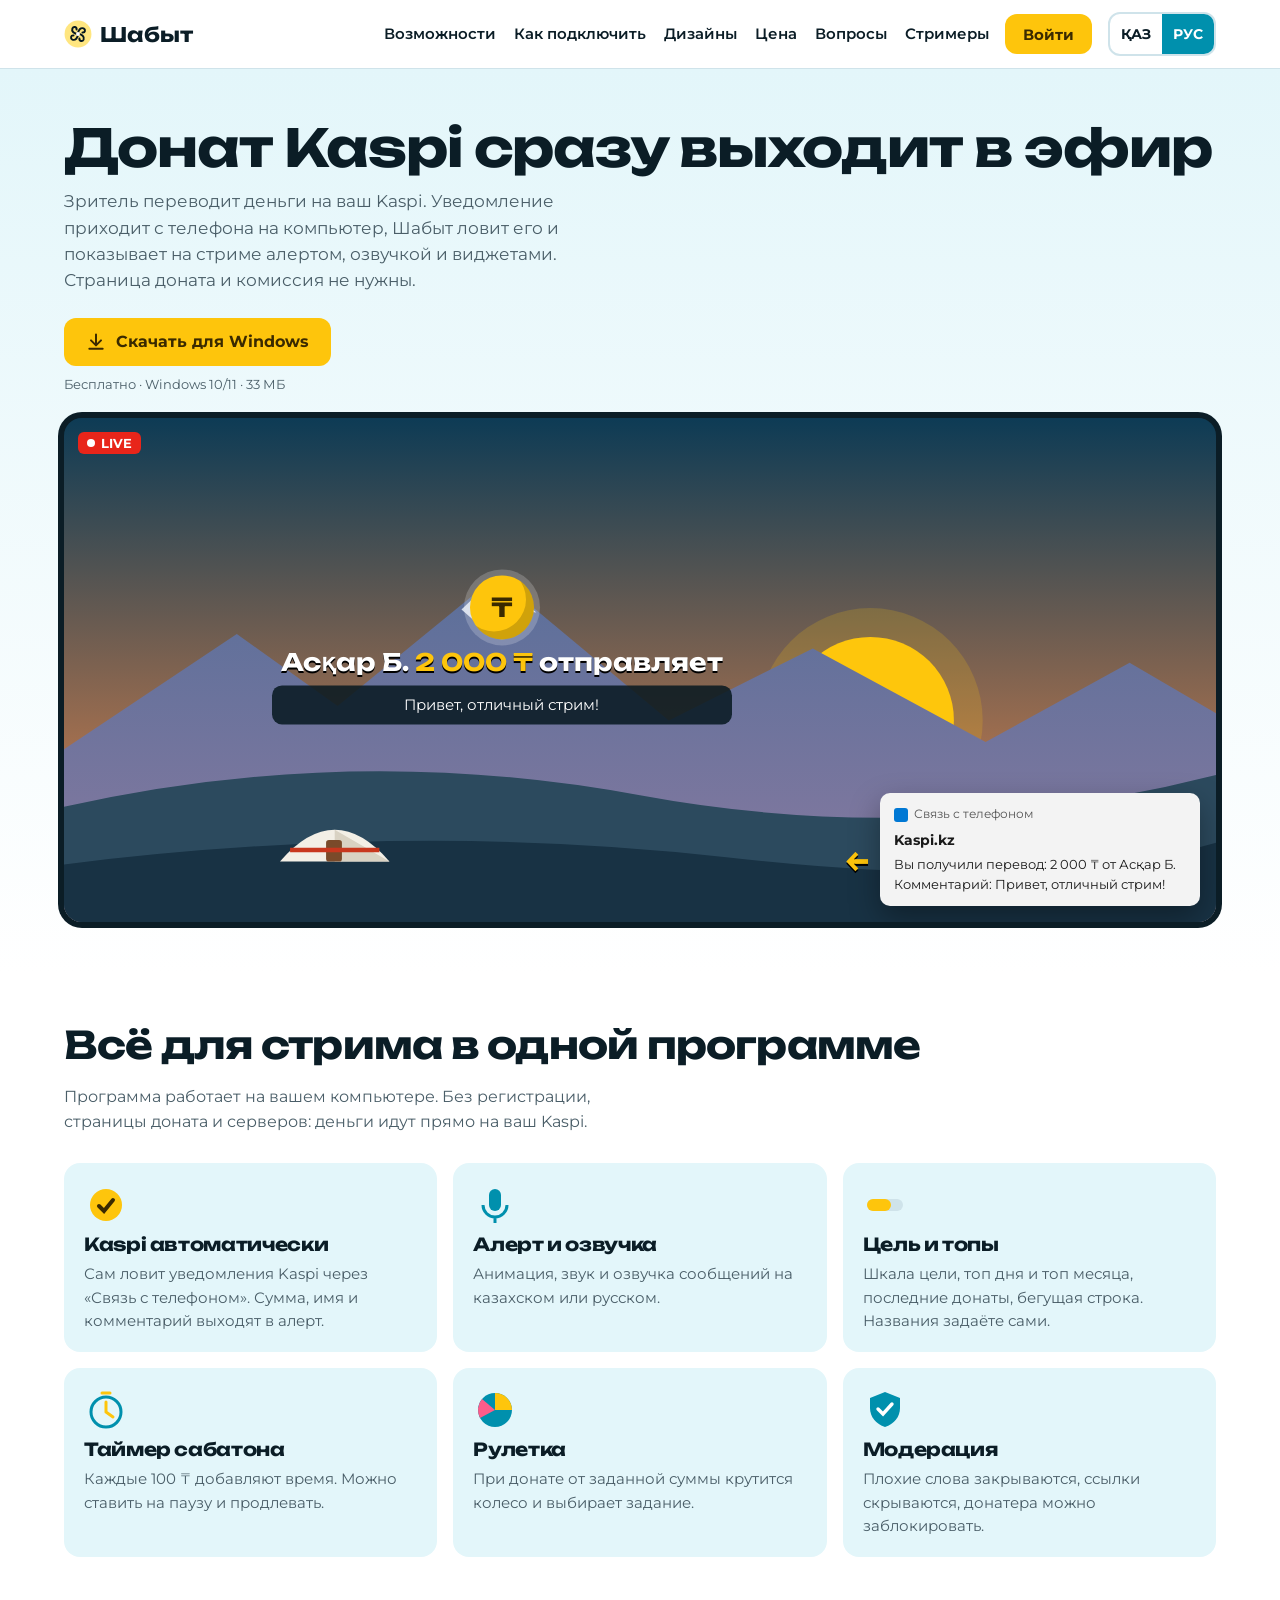
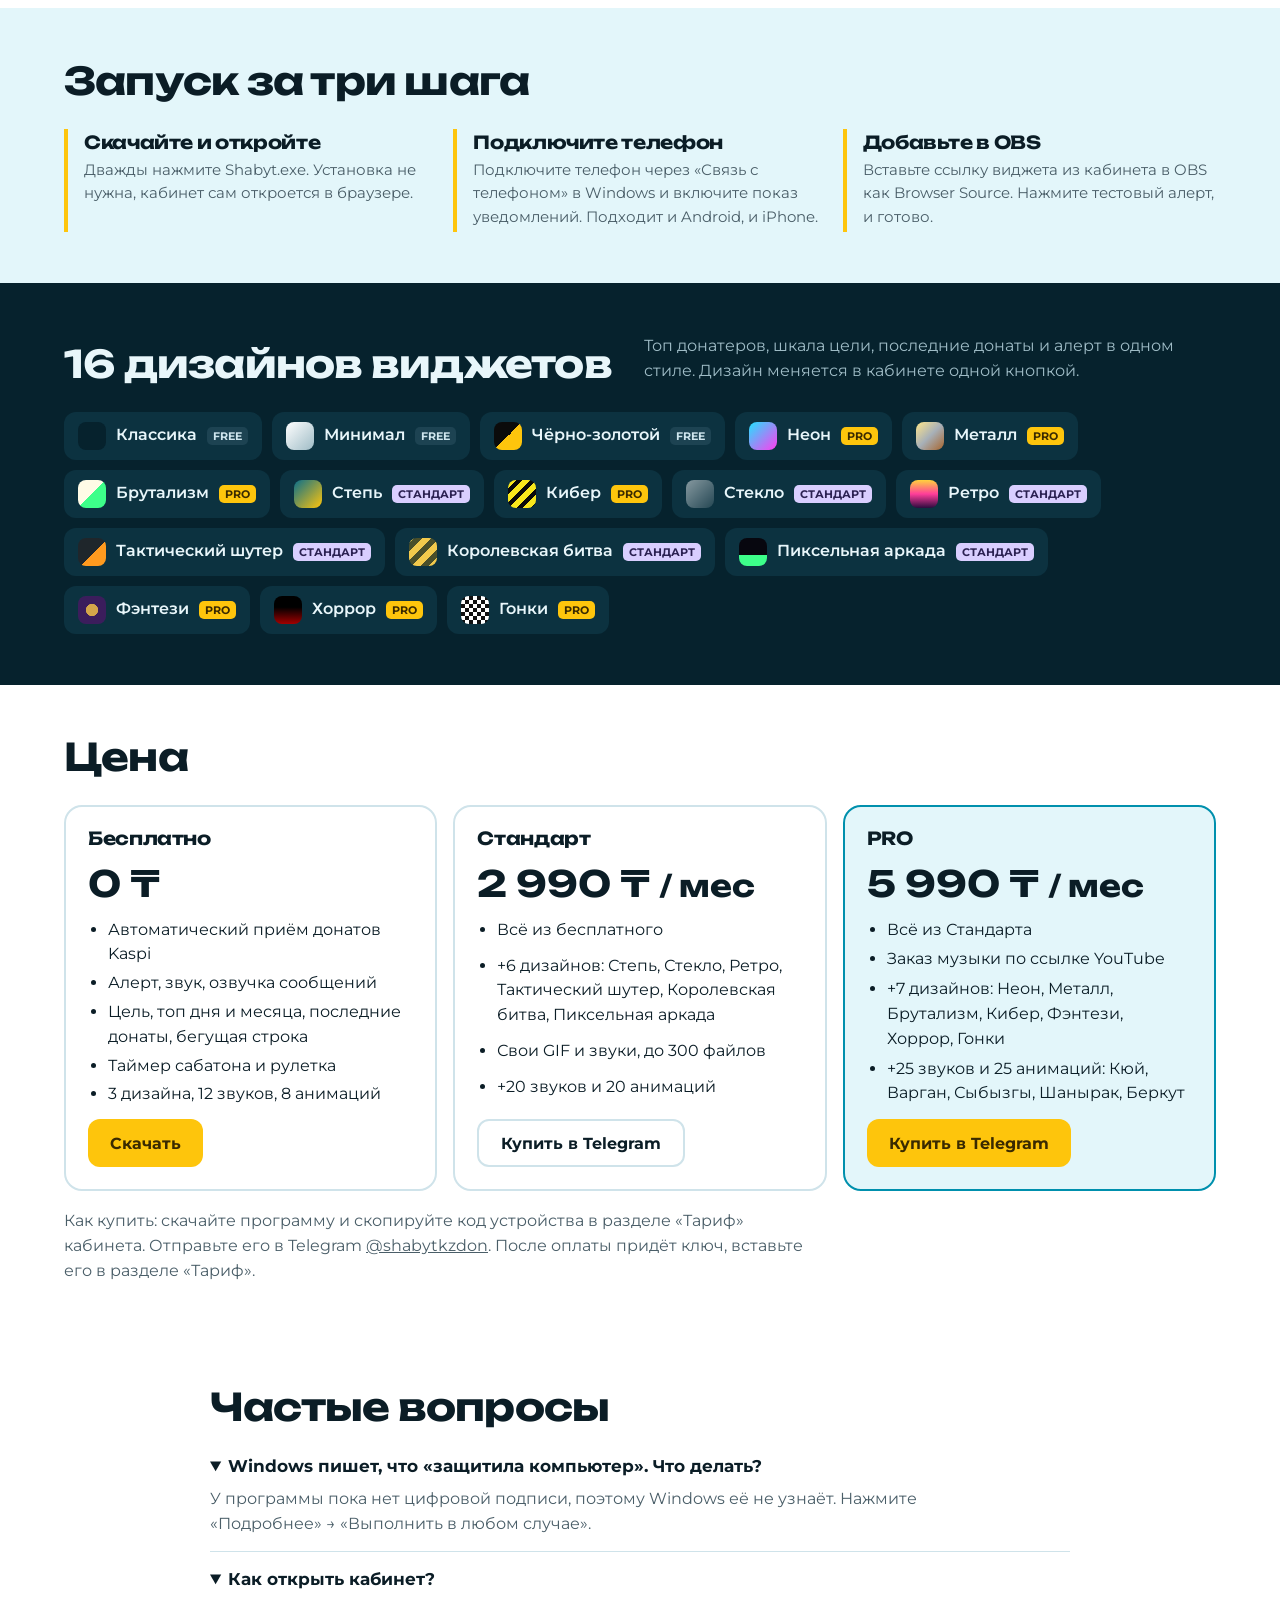
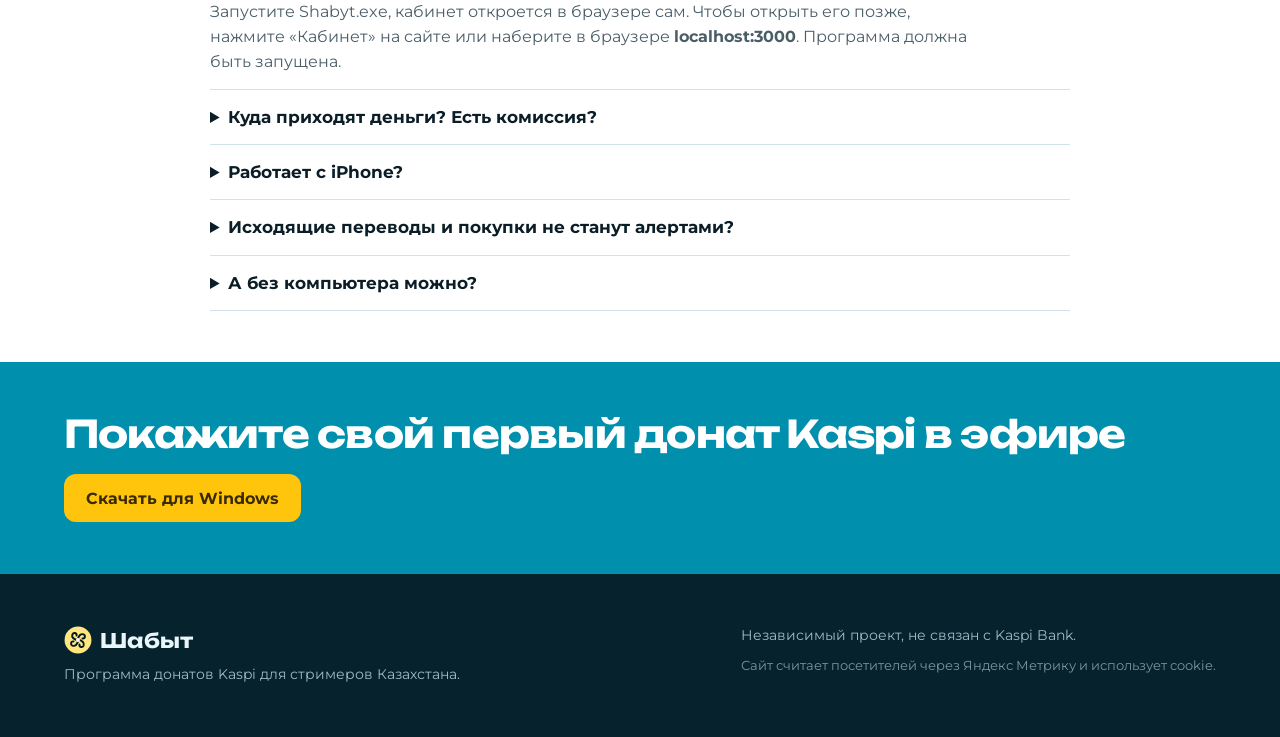
==== index.html @ fa1ef42e "Russian by default; the ҚАЗ button switches to Kazakh" ====
<!DOCTYPE html>
<html lang="ru">
<head>
<meta charset="utf-8">
<meta name="viewport" content="width=device-width, initial-scale=1">
<title>Шабыт — донаты Kaspi на стриме: алерты для OBS и TikTok LIVE</title>
<link rel="icon" href="/favicon.ico" sizes="48x48">
<link rel="icon" href="/favicon.svg" type="image/svg+xml">
<link rel="icon" href="/icon-192.png" type="image/png" sizes="192x192">
<link rel="apple-touch-icon" href="/apple-touch-icon.png">
<meta name="description" content="Шабыт — донаты Kaspi на стриме: алерт с именем и сообщением, виджеты для OBS и TikTok LIVE Studio, топ донатеров, цель, заказ музыки. Бесплатно, для стримеров Казахстана.">
<meta name="keywords" content="донаты Kaspi, донат на стриме, Kaspi донат, алерты донатов, OBS алерт, TikTok LIVE донат, донат Казахстан, Kaspi Gold донат, Шабыт, Shabyt">
<link rel="canonical" href="https://shabytkzdon.com/">
<meta property="og:type" content="website">
<meta property="og:site_name" content="Шабыт">
<meta property="og:locale" content="ru_RU">
<meta property="og:locale:alternate" content="kk_KZ">
<meta property="og:title" content="Шабыт — донаты Kaspi на стриме">
<meta property="og:description" content="Донаты Kaspi на стриме: алерт с именем и сообщением, виджеты для OBS и TikTok LIVE Studio, топ донатеров, цель, заказ музыки. Бесплатно, для стримеров Казахстана.">
<meta property="og:url" content="https://shabytkzdon.com/">
<meta property="og:image" content="https://shabytkzdon.com/og.jpg">
<meta property="og:image:width" content="1200">
<meta property="og:image:height" content="630">
<meta property="og:image:alt" content="Шабыт — донаты Kaspi на стриме">
<meta name="twitter:card" content="summary_large_image">
<meta name="twitter:image" content="https://shabytkzdon.com/og.jpg">
<meta name="theme-color" content="#061820">
<link rel="preconnect" href="https://fonts.googleapis.com">
<link rel="preconnect" href="https://fonts.gstatic.com" crossorigin>
<link href="https://fonts.googleapis.com/css2?family=Unbounded:wght@600;700&family=Montserrat:wght@400;500;600;700&display=swap" rel="stylesheet">
<style>
:root{color-scheme:light dark;--bg:light-dark(#ffffff,#061820);--ink:light-dark(#0b1d26,#e8f6fa);--mute:light-dark(#4a5e68,#9fbcc6);--sky:light-dark(#0090ad,#22c3dd);--skyf:light-dark(#e3f6fa,#0b2a35);--gold:#fec50c;--goldi:#3a2a00;--panel:light-dark(#ffffff,#0c2430);--line:light-dark(#cfe3ea,#1d4352);--deep:#06222d}
*{box-sizing:border-box;min-width:0}
html{scroll-padding-top:72px;scroll-behavior:smooth}
body{margin:0;background:var(--bg);color:var(--ink);font:16px/1.55 Montserrat,system-ui,sans-serif;overflow-x:clip}
h1,h2,h3{font-family:Unbounded,Montserrat,sans-serif;line-height:1.08;letter-spacing:-.02em;text-wrap:balance;margin:0}
h1{font-size:clamp(30px,4.6vw,52px)}
h2{font-size:clamp(26px,3.2vw,38px)}
h3{font-size:18px}
p{margin:0}
a{color:inherit}
.band{padding-block:clamp(28px,4vw,64px);padding-left:max(5vw,16px);padding-right:max(5vw,16px)}
.wrap{max-width:1240px;margin:0 auto}
.nav{position:sticky;top:0;z-index:20;background:color-mix(in srgb,var(--bg) 90%,transparent);backdrop-filter:blur(8px);border-bottom:1px solid var(--line);padding-block:0}
.nav .wrap{display:flex;align-items:center;gap:16px;flex-wrap:wrap;padding:12px 0}
.logo{font-family:Unbounded,sans-serif;font-weight:700;font-size:20px;text-decoration:none;display:flex;align-items:center;gap:8px}
.logo i{width:28px;height:28px;flex:none;background:url("data:image/svg+xml,%3Csvg xmlns='http://www.w3.org/2000/svg' viewBox='0 0 100 100'%3E%3Ccircle cx='50' cy='50' r='48' fill='%23ffe680'/%3E%3Cg fill='none' stroke='%23061820' stroke-width='7' stroke-linecap='round'%3E%3Cpath d='M50 50 C50 36 60 26 70 30 C78 34 76 46 66 45'/%3E%3Cpath transform='rotate%2890 50 50%29' d='M50 50 C50 36 60 26 70 30 C78 34 76 46 66 45'/%3E%3Cpath transform='rotate%28180 50 50%29' d='M50 50 C50 36 60 26 70 30 C78 34 76 46 66 45'/%3E%3Cpath transform='rotate%28270 50 50%29' d='M50 50 C50 36 60 26 70 30 C78 34 76 46 66 45'/%3E%3C/g%3E%3Ccircle cx='50' cy='50' r='7' fill='%23ffffff'/%3E%3C/svg%3E") center/contain no-repeat}
.links{display:flex;gap:18px;flex-wrap:wrap;margin-left:auto;font-weight:600;font-size:15px}
.links a{text-decoration:none;padding:6px 0}
.links a:hover{color:var(--sky)}
.lang{display:flex;border:2px solid var(--line);border-radius:12px;overflow:hidden}
.lang button{min-height:40px;min-width:52px;border:0;background:transparent;color:var(--ink);font:700 14px Montserrat,sans-serif;cursor:pointer}
.lang button[aria-pressed=true]{background:var(--sky);color:#fff}
.btn{display:inline-flex;align-items:center;justify-content:center;gap:10px;min-height:48px;padding:0 22px;border-radius:12px;border:0;font:700 16px Montserrat,sans-serif;cursor:pointer;text-decoration:none;background:var(--gold);color:var(--goldi);white-space:nowrap}
.btn:hover{filter:brightness(1.05)}
.btn.ghost{background:transparent;color:var(--ink);border:2px solid var(--line)}
.btn svg{width:20px;height:20px}
:focus-visible{outline:3px solid var(--sky);outline-offset:2px}
.hero{background:linear-gradient(var(--skyf),var(--bg))}
.top{display:flex;justify-content:space-between;align-items:end;gap:24px;flex-wrap:wrap;margin-bottom:24px}
.top p{max-width:52ch;color:var(--mute);font-size:17px;margin-top:12px}
.dl{display:grid;gap:8px;justify-items:start}
.dl small{color:var(--mute);font-size:13px}
.screen{position:relative;border-radius:18px;overflow:hidden;aspect-ratio:16/7;background:#0b2b3a;box-shadow:0 0 0 6px #0b1d26}
.screen svg.scene{position:absolute;inset:0;width:100%;height:100%}
.live{position:absolute;left:14px;top:14px;background:#e8251a;color:#fff;font:700 13px Montserrat;padding:3px 9px;border-radius:6px;display:flex;gap:6px;align-items:center}
.live b{width:8px;height:8px;border-radius:50%;background:#fff}
.alert{position:absolute;left:38%;top:46%;transform:translate(-50%,-50%);width:min(52%,460px);text-align:center;color:#fff}
.alert .coin{width:64px;height:64px;margin:0 auto 8px;border-radius:50%;background:var(--gold);box-shadow:inset -8px -8px 0 rgba(0,0,0,.18),0 0 0 6px rgba(255,255,255,.2);display:grid;place-items:center;font:700 26px Unbounded;color:#3a2a00}
.alert .who{font:700 clamp(15px,2.2vw,24px) Unbounded;text-shadow:0 2px 0 #000}
.alert .who em{font-style:normal;color:var(--gold)}
.alert .msg{margin-top:8px;background:rgba(6,24,32,.85);border-radius:10px;padding:8px 12px;font-size:15px}
.toast{position:absolute;right:16px;bottom:16px;width:min(36%,320px);background:#f3f3f3;color:#1a1a1a;border-radius:10px;padding:12px 14px;box-shadow:0 12px 30px rgba(0,0,0,.35);font-size:13px}
.toast .app{display:flex;align-items:center;gap:6px;color:#555;font-size:12px;margin-bottom:6px}
.toast .app i{width:14px;height:14px;border-radius:3px;background:#0078d4}
.toast b{display:block;font-size:14px;margin-bottom:2px}
.flow{position:absolute;right:calc(min(36%,320px) + 26px);bottom:44px;color:var(--gold);font:700 28px Unbounded;text-shadow:0 2px 0 #000}
@media(prefers-reduced-motion:no-preference){.toast{animation:in 6s ease infinite}.alert{animation:al 6s ease infinite}}
@keyframes in{0%,8%{opacity:0;transform:translateY(20px)}14%,92%{opacity:1;transform:none}100%{opacity:0}}
@keyframes al{0%,22%{opacity:0;transform:translate(-50%,-50%) scale(.7)}30%{opacity:1;transform:translate(-50%,-50%) scale(1.05)}34%,90%{opacity:1;transform:translate(-50%,-50%) scale(1)}100%{opacity:0}}
.sec-h{display:flex;justify-content:space-between;align-items:end;gap:20px;flex-wrap:wrap;margin-bottom:28px}
.sec-h p{color:var(--mute);max-width:52ch}
.grid3{display:grid;grid-template-columns:repeat(3,minmax(0,1fr));gap:16px}
.feat{border-radius:16px;padding:20px;background:var(--skyf);display:flex;flex-direction:column;gap:8px}
.feat svg{width:44px;height:44px}
.feat p{color:var(--mute);font-size:15px}
.steps{display:grid;grid-template-columns:repeat(3,minmax(0,1fr));gap:16px}
.step{border-left:4px solid var(--gold);padding:4px 0 4px 16px}
.step p{color:var(--mute);font-size:15px;margin-top:6px}
.dark{background:var(--deep);color:#e8f6fa}
.dark .sec-h p{color:#9fbcc6}
.chips{display:flex;flex-wrap:wrap;gap:10px}
.chip{display:flex;align-items:center;gap:10px;padding:10px 14px;border-radius:12px;background:#0c3240;font-weight:600}
.chip i{width:28px;height:28px;border-radius:8px;flex:none}
.tag{font:700 11px Montserrat;border-radius:5px;padding:2px 6px}
.tag.free{background:#1d4352;color:#cfe6ee}
.tag.pro{background:var(--gold);color:var(--goldi)}
.tag.std{background:#d9ceff;color:#2b2152}
.three{display:grid;grid-template-columns:repeat(auto-fit,minmax(min(100%,250px),1fr));gap:16px}
.price .btn{align-self:flex-start}
.buyNote{margin-top:18px;color:var(--mute);max-width:760px}
.navcab{white-space:nowrap}
.loginb{min-height:40px;padding:0 18px;font-size:15px}
#loginD{border:0;border-radius:18px;padding:0;max-width:460px;width:calc(100% - 32px);background:var(--panel);color:var(--ink);box-shadow:0 30px 80px rgba(0,0,0,.35)}#loginD::backdrop{background:rgba(6,24,32,.6)}
#loginD .in{position:relative;padding:24px;display:flex;flex-direction:column;gap:14px}#loginD h2{margin:0;font-size:22px;padding-right:40px}#loginD h3{margin:0;font-size:16px}
#loginD p,#loginD li{margin:0;color:var(--mute);font-size:14px;line-height:1.5}#loginD ol{margin:0;padding-left:20px;display:grid;gap:4px}#loginD a:not(.btn){color:var(--sky)}
#loginD .box{border:1px solid var(--line);border-radius:14px;padding:14px;display:grid;gap:10px}#loginD .x{position:absolute;top:12px;right:12px;width:40px;height:40px;border:0;border-radius:10px;background:transparent;color:var(--ink);font-size:26px;line-height:1;cursor:pointer}
@media(max-width:600px){.loginb{margin-left:auto}#loginD .pc{order:3}}
.price{border:2px solid var(--line);border-radius:18px;padding:22px;display:flex;flex-direction:column;gap:12px;background:var(--panel)}
.price.best{border-color:var(--sky);background:var(--skyf)}
.price .num{font:700 clamp(28px,3vw,36px) Unbounded;white-space:nowrap}
.price ul{margin:0;padding-left:20px;display:grid;gap:4px;flex:1}
.two{display:grid;grid-template-columns:repeat(2,minmax(0,1fr));gap:16px}
details{border-bottom:1px solid var(--line);padding:14px 0}
summary{font-weight:700;cursor:pointer;font-size:17px}
details p{margin-top:8px;color:var(--mute);max-width:70ch}
.cta{background:var(--sky);color:#fff}
.cta .wrap{display:flex;justify-content:space-between;align-items:center;gap:20px;flex-wrap:wrap}
footer{background:var(--deep);color:#9fbcc6;font-size:14px}
footer .wrap{display:flex;justify-content:space-between;gap:20px;flex-wrap:wrap}
@media(max-width:900px){.grid3{grid-template-columns:repeat(2,minmax(0,1fr))}.screen{aspect-ratio:16/9}}
@media(max-width:600px){.grid3,.steps,.two{grid-template-columns:minmax(0,1fr)}.links{display:none}.screen{aspect-ratio:4/5}.toast{left:12px;right:12px;width:auto;font-size:12px}.flow{display:none}.alert{left:50%;top:32%;width:86%}}
</style>
<script type="application/ld+json">{"@context":"https://schema.org","@graph":[{"@type":"WebSite","@id":"https://shabytkzdon.com/#website","name":"Шабыт","alternateName":["Shabyt","shabytkzdon"],"url":"https://shabytkzdon.com/","inLanguage":["ru","kk"],"publisher":{"@id":"https://shabytkzdon.com/#org"}},{"@type":"Organization","@id":"https://shabytkzdon.com/#org","name":"Шабыт","alternateName":"Shabyt","url":"https://shabytkzdon.com/","logo":{"@type":"ImageObject","url":"https://shabytkzdon.com/icon-192.png","width":192,"height":192},"sameAs":["https://t.me/shabytkzdon"]},{"@type":"WebApplication","name":"Шабыт","alternateName":"Shabyt","url":"https://shabytkzdon.com/","applicationCategory":"MultimediaApplication","operatingSystem":"Windows, Android, iOS, Web","inLanguage":["ru","kk"],"description":"Донаты Kaspi на стриме: алерты с именем и сообщением, виджеты для OBS и TikTok LIVE Studio, топ донатеров, цель, заказ музыки, подарки TikTok.","image":"https://shabytkzdon.com/og.jpg","offers":[{"@type":"Offer","name":"Бесплатный","price":"0","priceCurrency":"KZT"},{"@type":"Offer","name":"Стандарт","price":"2990","priceCurrency":"KZT"},{"@type":"Offer","name":"PRO","price":"5990","priceCurrency":"KZT"}]}]}</script>
<!-- Yandex.Metrika counter -->
<script>
(function(m,e,t,r,i,k,a){m[i]=m[i]||function(){(m[i].a=m[i].a||[]).push(arguments)};m[i].l=1*new Date();
for(var j=0;j<document.scripts.length;j++){if(document.scripts[j].src===r){return;}}
k=e.createElement(t),a=e.getElementsByTagName(t)[0],k.async=1,k.src=r,a.parentNode.insertBefore(k,a)})(window,document,'script','https://mc.yandex.ru/metrika/tag.js?id=114644795','ym');
ym(114644795,'init',{clickmap:true,trackLinks:true,accurateTrackBounce:true});
// a separate goal for every click on a download link (the ZIP of the program)
document.addEventListener('click',function(e){var a=e.target.closest&&e.target.closest('a[href*="Shabyt-Windows.zip"]');if(a)ym(114644795,'reachGoal','download')},true);
</script>
<noscript><div><img src="https://mc.yandex.ru/watch/114644795" style="position:absolute;left:-9999px" alt=""></div></noscript>
<!-- /Yandex.Metrika counter -->
</head>
<body>
<nav class="nav band">
  <div class="wrap">
    <a class="logo" href="#top"><i></i>Шабыт</a>
    <div class="links"><a href="#features" data-t="navF">Мүмкіндіктер</a><a href="#how" data-t="navH">Қалай қосамын</a><a href="#designs" data-t="navD">Дизайндар</a><a href="#pricing" data-t="navP">Бағасы</a><a href="#faq" data-t="navQ">Сұрақтар</a><a href="/streamers/" data-t="navS">Стримерлер</a></div>
    <a class="btn loginb" id="loginB" data-t="navLogin" href="/account/">Кіру</a>
    <div class="lang" role="group" aria-label="Тіл / Язык"><button type="button" data-lang="kk" aria-pressed="false">ҚАЗ</button><button type="button" data-lang="ru" aria-pressed="true">РУС</button></div>
  </div>
</nav>
<dialog id="loginD" aria-labelledby="loginH"><div class="in">
<button type="button" class="x" data-close aria-label="Жабу / Закрыть">×</button>
<h2 id="loginH" data-t="lgH">Кабинетке кіру</h2>
<p data-t="lgSub">Тіркелудің қажеті жоқ: Шабыттың кабинеті сіздің компьютеріңіздегі бағдарламада тұр.</p>
<div class="box pc"><h3 data-t="lgPcH">Компьютерде</h3><p data-t="lgPc">Шабыт қосулы болса, кабинет бірден ашылады.</p><a class="btn" href="http://localhost:3000/cabinet" data-t="lgOpen">Кабинетті ашу</a><p data-t="lgNo">Бағдарлама жоқ па? <a href="https://github.com/timabektimabekk-beep/shabyt-site/releases/latest/download/Shabyt-Windows.zip">Тегін жүктеп алыңыз</a> (Windows 10/11).</p></div>
<div class="box"><h3 data-t="lgPhH">Телефонда</h3><ol><li data-t="lgPh1">Компьютердегі кабинетте «Төлем көпірі» бетін ашыңыз.</li><li data-t="lgPh2">«Телефоннан басқару» бөлімінде «Қосу» батырмасын басыңыз.</li><li data-t="lgPh3">Телефонмен QR-кодты сканерлеп, PIN-кодты енгізіңіз.</li></ol><p data-t="lgPhN">Телефон мен компьютер бір Wi-Fi желісінде болуы керек. Бұл мүмкіндік Шабыттың 1.3 нұсқасынан бастап бар.</p></div>
</div></dialog>

<header class="hero band" id="top">
  <div class="wrap">
    <div class="top">
      <div>
        <h1 data-t="h1">Kaspi донаты эфирге бірден шығады</h1>
        <p data-t="lead">Көрермен Kaspi-іңізге ақша аударады. Хабарлама телефоннан компьютерге келеді, Шабыт оны ұстап алып, стримде алерт, дауыс және виджеттер етіп көрсетеді. Донат бетінің, комиссияның қажеті жоқ.</p>
      </div>
      <div class="dl">
        <a class="btn dlbtn" href="#"><svg viewBox="0 0 24 24" fill="none" stroke="currentColor" stroke-width="2.4" stroke-linecap="round" stroke-linejoin="round" aria-hidden="true"><path d="M12 3v12M6 10l6 6 6-6M4 20h16"/></svg><span data-t="dl">Windows үшін жүктеу</span></a>
        <small data-t="dlNote">Тегін · Windows 10/11 · 33 МБ</small>
      </div>
    </div>
    <div class="screen" aria-label="Стрим экраны: Kaspi хабарламасы алертке айналады">
      <svg class="scene" viewBox="0 0 800 350" preserveAspectRatio="xMidYMax slice" aria-hidden="true">
        <defs><linearGradient id="sky" x1="0" y1="0" x2="0" y2="1"><stop offset="0" stop-color="#0d3b55"/><stop offset="1" stop-color="#f08a4b"/></linearGradient><linearGradient id="far" x1="0" y1="0" x2="0" y2="1"><stop offset="0" stop-color="#5a6f9a"/><stop offset="1" stop-color="#8a7aa0"/></linearGradient></defs>
        <rect width="800" height="350" fill="url(#sky)"/>
        <circle cx="560" cy="210" r="58" fill="#fec50c"/><circle cx="560" cy="210" r="78" fill="#fec50c" opacity=".18"/>
        <path d="M0 230 L120 150 L190 200 L300 110 L420 210 L520 160 L640 225 L740 170 L800 205 V350 H0Z" fill="url(#far)"/>
        <path d="M300 110 L328 135 L310 133 L292 147 L276 133Z" fill="#e8eef7" opacity=".85"/>
        <path d="M0 270 Q200 225 400 262 T800 248 V350 H0Z" fill="#2c4a5e"/>
        <path d="M0 310 Q240 280 460 305 T800 295 V350 H0Z" fill="#183244"/>
        <g transform="translate(150 280)"><path d="M0 28 Q38 -16 76 28Z" fill="#f3efe6"/><path d="M38 6 Q57 17 76 28 H38Z" fill="#d9d2c3"/><rect x="32" y="13" width="11" height="15" rx="2" fill="#7a4a2a"/><path d="M7 20 H69" stroke="#c8371e" stroke-width="3"/></g>
      </svg>
      <div class="live"><b></b>LIVE</div>
      <div class="alert"><div class="coin">₸</div><div class="who">Асқар Б. <em>2 000 ₸</em> <span data-t="sent">жіберді</span></div><div class="msg" data-t="amsg">Сәлем, керемет стрим!</div></div>
      <div class="flow" aria-hidden="true">←</div>
      <div class="toast"><div class="app"><i></i><span data-t="phoneLink">Связь с телефоном</span></div><b>Kaspi.kz</b><span data-t="tText">Вы получили перевод: 2 000 ₸ от Асқар Б. Комментарий: Сәлем, керемет стрим!</span></div>
    </div>
  </div>
</header>

<section class="band" id="features">
  <div class="wrap">
    <div class="sec-h"><h2 data-t="fH">Стримге керектің бәрі бір бағдарламада</h2><p data-t="fP">Бағдарлама компьютеріңізде жұмыс істейді. Тіркелу, донат беті, серверлер жоқ: ақша тікелей сіздің Kaspi-іңізге түседі.</p></div>
    <div class="grid3" id="featGrid"></div>
  </div>
</section>

<section class="band" id="how" style="background:var(--skyf)">
  <div class="wrap">
    <div class="sec-h"><h2 data-t="hH">Үш қадаммен іске қосу</h2></div>
    <div class="steps">
      <div class="step"><h3 data-t="s1h">Жүктеп, ашыңыз</h3><p data-t="s1p">Shabyt.exe файлын екі рет басыңыз. Орнатудың қажеті жоқ, кабинет браузерде өздігінен ашылады.</p></div>
      <div class="step"><h3 data-t="s2h">Телефонды қосыңыз</h3><p data-t="s2p">Windows-тағы «Связь с телефоном» бағдарламасы арқылы телефонды қосып, хабарламаларды көрсетуді іске қосыңыз. Android та, iPhone да болады.</p></div>
      <div class="step"><h3 data-t="s3h">OBS-ке қосыңыз</h3><p data-t="s3p">Кабинеттегі виджет сілтемесін OBS-те Browser Source етіп қойыңыз. Тест алерт басып тексеріңіз, болды.</p></div>
    </div>
  </div>
</section>

<section class="band dark" id="designs">
  <div class="wrap">
    <div class="sec-h"><h2 data-t="dH">16 виджет дизайны</h2><p data-t="dP">Топ донатерлер, мақсат жолағы, соңғы донаттар және алерт бір стильде. Дизайнды кабинеттен бір батырмамен ауыстырасыз.</p></div>
    <div class="chips" id="designList"></div>
  </div>
</section>

<section class="band" id="pricing">
  <div class="wrap">
    <div class="sec-h"><h2 data-t="pH">Бағасы</h2></div>
    <div class="three">
      <div class="price"><h3 data-t="free">Тегін</h3><div class="num">0 ₸</div><ul data-t="freeL"><li>Kaspi донаттарын автоматты ұстау</li><li>Алерт, дыбыс, дауыспен оқу</li><li>Мақсат, күн және ай топтары, соңғы донаттар, жүгіртпе жол</li><li>Сабатон таймері және рулетка</li><li>3 дизайн, 12 дыбыс, 8 анимация</li></ul><a class="btn dlbtn" href="#" data-t="dlShort">Жүктеу</a></div>
      <div class="price"><h3>Стандарт</h3><div class="num">2 990 ₸ <small data-t="mo">/ ай</small></div><ul data-t="stdL"><li>Тегіндегінің бәрі</li><li>+6 дизайн: Дала, Шыны, Ретро, Тактикалық шутер, Батл-рояль, Пиксель аркада</li><li>Өз GIF пен дыбыстарыңыз, 300 файлға дейін</li><li>+20 дыбыс және 20 анимация</li></ul><a class="btn ghost" href="https://t.me/shabytkzdon" target="_blank" rel="noopener" data-t="buy">Telegram-да сатып алу</a></div>
      <div class="price best"><h3>PRO</h3><div class="num">5 990 ₸ <small data-t="mo2">/ ай</small></div><ul data-t="proL"><li>Стандарттағының бәрі</li><li>Музыкаға тапсырыс: YouTube сілтемесімен</li><li>+7 дизайн: Неон, Металл, Брутализм, Кибер, Фэнтези, Хоррор, Жарыс</li><li>+25 дыбыс және 25 анимация: Күй, Шаңқобыз, Сыбызғы, Шаңырақ, Бүркіт</li></ul><a class="btn" href="https://t.me/shabytkzdon" target="_blank" rel="noopener" data-t="buy2">Telegram-да сатып алу</a></div>
    </div>
    <p class="buyNote" data-t="buyNote">Қалай сатып алуға болады: бағдарламаны жүктеп, кабинеттегі «Тариф» бөлімінен құрылғы кодын көшіріңіз. Оны Telegram-да <a href="https://t.me/shabytkzdon" target="_blank" rel="noopener">@shabytkzdon</a> контактісіне жіберіңіз. Төлегеннен кейін кілт келеді, оны «Тариф» бөліміне қойсаңыз болды.</p>
  </div>
</section>

<section class="band" id="faq">
  <div class="wrap" style="max-width:860px">
    <h2 style="margin-bottom:12px" data-t="qH">Жиі қойылатын сұрақтар</h2>
    <details open><summary data-t="q1">Windows «компьютеріңізді қорғады» деп ескертеді. Не істеймін?</summary><p data-t="a1">Бағдарлама әзірге цифрлық қолтаңбасыз, сондықтан Windows оны танымайды. «Подробнее» → «Выполнить в любом случае» басыңыз.</p></details><details open><summary data-t="q6">Кабинетке қалай кіремін?</summary><p data-t="a6">Shabyt.exe-ні іске қосыңыз, кабинет браузерде өзі ашылады. Кейін қайта ашу үшін сайттағы «Кабинет» батырмасын басыңыз немесе браузерде <b>localhost:3000</b> деп жазыңыз. Бағдарлама қосулы тұруы керек.</p></details>
    <details><summary data-t="q2">Ақша қайда түседі? Комиссия бар ма?</summary><p data-t="a2">Көрермен тікелей сіздің Kaspi-іңізге аударады. Шабыт ақшаға тиіспейді, тек хабарламаны оқып, алерт көрсетеді. Комиссия жоқ.</p></details>
    <details><summary data-t="q3">iPhone-мен жұмыс істей ме?</summary><p data-t="a3">Иә. Windows 11-дегі «Связь с телефоном» iPhone-ды Bluetooth арқылы қосады, хабарламалар компьютерге келеді.</p></details>
    <details><summary data-t="q4">Шығыс аударымдар мен сатып алулар алерт болып кетпей ме?</summary><p data-t="a4">Жоқ. Шабыт тек кіріс аударымдарды алады: «Вы перевели», «Списание», «Покупка» сияқтылар өткізіледі. Бір хабарлама екі рет келсе, бір рет саналады.</p></details>
    <details><summary data-t="q5">Компьютерсіз болмай ма?</summary><p data-t="a5">Android-та «Шабыт көпір» қосымшасы бар, ол хабарламаны телефоннан тікелей жібереді. Бірақ виджеттер бәрібір Шабыт бағдарламасы ашық компьютерде жұмыс істейді.</p></details>
  </div>
</section>

<section class="band cta">
  <div class="wrap">
    <h2 data-t="ctaH">Алғашқы Kaspi донатыңызды эфирде көрсетіңіз</h2>
    <a class="btn dlbtn" href="#" data-t="dl2">Windows үшін жүктеу</a>
  </div>
</section>

<footer class="band" id="contact">
  <div class="wrap">
    <div><div class="logo" style="color:#e8f6fa"><i></i>Шабыт</div><p style="margin-top:8px" data-t="footP">Қазақстандағы стримерлерге арналған Kaspi донат бағдарламасы.</p></div>
    <div><p data-t="footNote">Kaspi Bank-пен байланысы жоқ тәуелсіз жоба.</p><p style="margin-top:8px;font-size:13px;opacity:.75" data-t="cookieNote">Сайт келушілерді Яндекс Метрика арқылы санайды және cookie қолданады.</p></div>
  </div>
</footer>

<script>
{
const DL='https://github.com/timabektimabekk-beep/shabyt-site/releases/latest/download/Shabyt-Windows.zip';
const RU={navF:'Возможности',navH:'Как подключить',navD:'Дизайны',navQ:'Вопросы',navS:'Стримеры',
h1:'Донат Kaspi сразу выходит в эфир',lead:'Зритель переводит деньги на ваш Kaspi. Уведомление приходит с телефона на компьютер, Шабыт ловит его и показывает на стриме алертом, озвучкой и виджетами. Страница доната и комиссия не нужны.',
dl:'Скачать для Windows',dlNote:'Бесплатно · Windows 10/11 · 33 МБ',sent:'отправляет',amsg:'Привет, отличный стрим!',phoneLink:'Связь с телефоном',tText:'Вы получили перевод: 2 000 ₸ от Асқар Б. Комментарий: Привет, отличный стрим!',
fH:'Всё для стрима в одной программе',fP:'Программа работает на вашем компьютере. Без регистрации, страницы доната и серверов: деньги идут прямо на ваш Kaspi.',
hH:'Запуск за три шага',s1h:'Скачайте и откройте',s1p:'Дважды нажмите Shabyt.exe. Установка не нужна, кабинет сам откроется в браузере.',
s2h:'Подключите телефон',s2p:'Подключите телефон через «Связь с телефоном» в Windows и включите показ уведомлений. Подходит и Android, и iPhone.',
s3h:'Добавьте в OBS',s3p:'Вставьте ссылку виджета из кабинета в OBS как Browser Source. Нажмите тестовый алерт, и готово.',
dH:'16 дизайнов виджетов',dP:'Топ донатеров, шкала цели, последние донаты и алерт в одном стиле. Дизайн меняется в кабинете одной кнопкой.',
pH:'Цена',free:'Бесплатно',freeL:'<li>Автоматический приём донатов Kaspi</li><li>Алерт, звук, озвучка сообщений</li><li>Цель, топ дня и месяца, последние донаты, бегущая строка</li><li>Таймер сабатона и рулетка</li><li>3 дизайна, 12 звуков, 8 анимаций</li>',dlShort:'Скачать',
mo:'/ мес',mo2:'/ мес',stdL:'<li>Всё из бесплатного</li><li>+6 дизайнов: Степь, Стекло, Ретро, Тактический шутер, Королевская битва, Пиксельная аркада</li><li>Свои GIF и звуки, до 300 файлов</li><li>+20 звуков и 20 анимаций</li>',proL:'<li>Всё из Стандарта</li><li>Заказ музыки по ссылке YouTube</li><li>+7 дизайнов: Неон, Металл, Брутализм, Кибер, Фэнтези, Хоррор, Гонки</li><li>+25 звуков и 25 анимаций: Кюй, Варган, Сыбызгы, Шанырак, Беркут</li>',buy:'Купить в Telegram',buy2:'Купить в Telegram',buyNote:'Как купить: скачайте программу и скопируйте код устройства в разделе «Тариф» кабинета. Отправьте его в Telegram <a href="https://t.me/shabytkzdon" target="_blank" rel="noopener">@shabytkzdon</a>. После оплаты придёт ключ, вставьте его в разделе «Тариф».',navP:'Цена',navLogin:'Войти',lgH:'Вход в кабинет',lgSub:'Регистрация не нужна: кабинет Шабыта находится в программе на вашем компьютере.',lgPcH:'На компьютере',lgPc:'Если Шабыт запущен, кабинет откроется сразу.',lgOpen:'Открыть кабинет',lgNo:'Нет программы? <a href="https://github.com/timabektimabekk-beep/shabyt-site/releases/latest/download/Shabyt-Windows.zip">Скачайте бесплатно</a> (Windows 10/11).',lgPhH:'На телефоне',lgPh1:'В кабинете на компьютере откройте страницу «Платёжный мост».',lgPh2:'В блоке «Управление с телефона» нажмите «Включить».',lgPh3:'Отсканируйте QR-код телефоном и введите PIN-код.',lgPhN:'Телефон и компьютер должны быть в одной сети Wi-Fi. Функция есть начиная с версии Шабыт 1.3.',navC:'Кабинет ↗',q6:'Как открыть кабинет?',a6:'Запустите Shabyt.exe, кабинет откроется в браузере сам. Чтобы открыть его позже, нажмите «Кабинет» на сайте или наберите в браузере <b>localhost:3000</b>. Программа должна быть запущена.',
qH:'Частые вопросы',q1:'Windows пишет, что «защитила компьютер». Что делать?',a1:'У программы пока нет цифровой подписи, поэтому Windows её не узнаёт. Нажмите «Подробнее» → «Выполнить в любом случае».',
q2:'Куда приходят деньги? Есть комиссия?',a2:'Зритель переводит прямо на ваш Kaspi. Шабыт не касается денег, только читает уведомление и показывает алерт. Комиссии нет.',
q3:'Работает с iPhone?',a3:'Да. «Связь с телефоном» в Windows 11 подключает iPhone по Bluetooth, и уведомления приходят на компьютер.',
q4:'Исходящие переводы и покупки не станут алертами?',a4:'Нет. Шабыт берёт только входящие переводы: «Вы перевели», «Списание», «Покупка» и похожие пропускаются. Одно уведомление, пришедшее дважды, считается один раз.',
q5:'А без компьютера можно?',a5:'Для Android есть приложение «Шабыт көпір», оно отправляет уведомления прямо с телефона. Но виджеты всё равно работают на компьютере, где открыт Шабыт.',
ctaH:'Покажите свой первый донат Kaspi в эфире',dl2:'Скачать для Windows',footP:'Программа донатов Kaspi для стримеров Казахстана.',footNote:'Независимый проект, не связан с Kaspi Bank.',cookieNote:'Сайт считает посетителей через Яндекс Метрику и использует cookie.'};
const KK={};document.querySelectorAll('[data-t]').forEach(e=>KK[e.dataset.t]=e.innerHTML);
const FEATS={kk:[['Kaspi автоматты','Kaspi хабарламасын «Связь с телефоном» арқылы өзі ұстайды. Сома, есім және түсініктеме алертке шығады.'],['Алерт және дауыс','Анимация, дыбыс және хабарламаны қазақша не орысша дауыспен оқу.'],['Мақсат және топтар','Мақсат жолағы, бүгінгі және айдың топтары, соңғы донаттар, жүгіртпе жол. Атауларын өзіңіз жазасыз.'],['Сабатон таймері','Әр 100 ₸ таймерге уақыт қосады. Кідіртуге, ұзартуға болады.'],['Рулетка','Белгілі сомадан донат келсе, дөңгелек айналып, тапсырма таңдайды.'],['Модерация','Жаман сөздер жабылады, сілтемелер жасырылады, донатерді бұғаттауға болады.']],
ru:[['Kaspi автоматически','Сам ловит уведомления Kaspi через «Связь с телефоном». Сумма, имя и комментарий выходят в алерт.'],['Алерт и озвучка','Анимация, звук и озвучка сообщений на казахском или русском.'],['Цель и топы','Шкала цели, топ дня и топ месяца, последние донаты, бегущая строка. Названия задаёте сами.'],['Таймер сабатона','Каждые 100 ₸ добавляют время. Можно ставить на паузу и продлевать.'],['Рулетка','При донате от заданной суммы крутится колесо и выбирает задание.'],['Модерация','Плохие слова закрываются, ссылки скрываются, донатера можно заблокировать.']]};
const IC=['<circle cx="22" cy="22" r="16" fill="#fec50c"/><path d="M15 23l5 5 9-11" stroke="#3a2a00" stroke-width="4" fill="none" stroke-linecap="round"/>','<rect x="16" y="6" width="12" height="22" rx="6" fill="#0090ad"/><path d="M10 22a12 12 0 0 0 24 0M22 34v6" stroke="#0090ad" stroke-width="3" fill="none"/>','<rect x="4" y="16" width="36" height="12" rx="6" fill="#cfe3ea"/><rect x="4" y="16" width="24" height="12" rx="6" fill="#fec50c"/>','<circle cx="22" cy="24" r="15" fill="none" stroke="#0090ad" stroke-width="3"/><path d="M22 24V14M22 24l7 5M18 5h8" stroke="#fec50c" stroke-width="3" stroke-linecap="round"/>','<circle cx="22" cy="22" r="17" fill="#0090ad"/><path d="M22 22V5A17 17 0 0 1 39 22Z" fill="#fec50c"/><path d="M22 22L7 30A17 17 0 0 1 9 11Z" fill="#ff5c8a"/>','<path d="M22 4l15 6v10c0 9-6 16-15 19C13 36 7 29 7 20V10z" fill="#0090ad"/><path d="M15 21l5 5 9-10" stroke="#fff" stroke-width="3.4" fill="none" stroke-linecap="round"/>'];
const DS=[['Классика','Классика','free','#06222d'],['Минимал','Минимал','free','linear-gradient(135deg,#fff,#9fbcc6)'],['Қара-алтын','Чёрно-золотой','free','linear-gradient(135deg,#0b0b0b 50%,#fec50c 50%)'],['Неон','Неон','pro','linear-gradient(135deg,#22e3ff,#ff3df0)'],['Металл','Металл','pro','linear-gradient(135deg,#ffe68a,#a7b0b8,#a8652d)'],['Брутализм','Брутализм','pro','linear-gradient(135deg,#fffbe6 50%,#3dff8a 50%)'],['Дала','Степь','std','linear-gradient(135deg,#0b6f8a,#fec50c)'],['Кибер','Кибер','pro','repeating-linear-gradient(135deg,#f8e71c 0 6px,#0a0a0a 6px 10px)'],['Шыны','Стекло','std','linear-gradient(135deg,rgba(255,255,255,.5),rgba(255,255,255,.1))'],['Ретро','Ретро','std','linear-gradient(#ffd23d,#ff3d9a,#2b0b3f)'],['Тактикалық шутер','Тактический шутер','std','linear-gradient(135deg,#1f262b 55%,#ff9a1f 55%)'],['Батл-рояль','Королевская битва','std','repeating-linear-gradient(-45deg,#f2c94c 0 6px,#4a4f2a 6px 12px)'],['Пиксель аркада','Пиксельная аркада','std','linear-gradient(#07070f 60%,#3dff8a 60%)'],['Фэнтези','Фэнтези','pro','radial-gradient(#d4a64a 30%,#3b1d5c 32%)'],['Хоррор','Хоррор','pro','linear-gradient(#000 40%,#a30000)'],['Жарыс','Гонки','pro','repeating-conic-gradient(#fff 0 25%,#111 0 50%) 0 0/8px 8px']];
let lang='ru';try{const s=localStorage.getItem('shabyt-lang');if(s==='ru'||s==='kk')lang=s}catch(e){}
const apply=l=>{lang=l;document.documentElement.lang=l;
  document.querySelectorAll('[data-t]').forEach(e=>{const k=e.dataset.t;e.innerHTML=l==='ru'?(RU[k]??KK[k]):KK[k]});
  document.querySelectorAll('[data-lang]').forEach(b=>b.setAttribute('aria-pressed',b.dataset.lang===l));
  document.getElementById('featGrid').innerHTML=FEATS[l].map((f,i)=>`<div class="feat"><svg viewBox="0 0 44 44" aria-hidden="true">${IC[i]}</svg><h3>${f[0]}</h3><p>${f[1]}</p></div>`).join('');
  document.getElementById('designList').innerHTML=DS.map(d=>`<span class="chip"><i style="background:${d[3]}"></i>${l==='ru'?d[1]:d[0]} <span class="tag ${d[2]}">${d[2]==='pro'?'PRO':d[2]==='std'?'СТАНДАРТ':'FREE'}</span></span>`).join('');
  document.querySelectorAll('.dlbtn').forEach(a=>a.href=DL);
  try{localStorage.setItem('shabyt-lang',l)}catch(e){}
};
document.querySelector('.lang').addEventListener('click',e=>{const b=e.target.closest('[data-lang]');if(b)apply(b.dataset.lang)});
apply(lang);
}
</script>
<script>(()=>{const d=document.getElementById('loginD');d.addEventListener('click',e=>{if(e.target===d||e.target.closest('[data-close]'))d.close()});if(location.hash==='#login')d.showModal()})();</script>
</body>
</html>
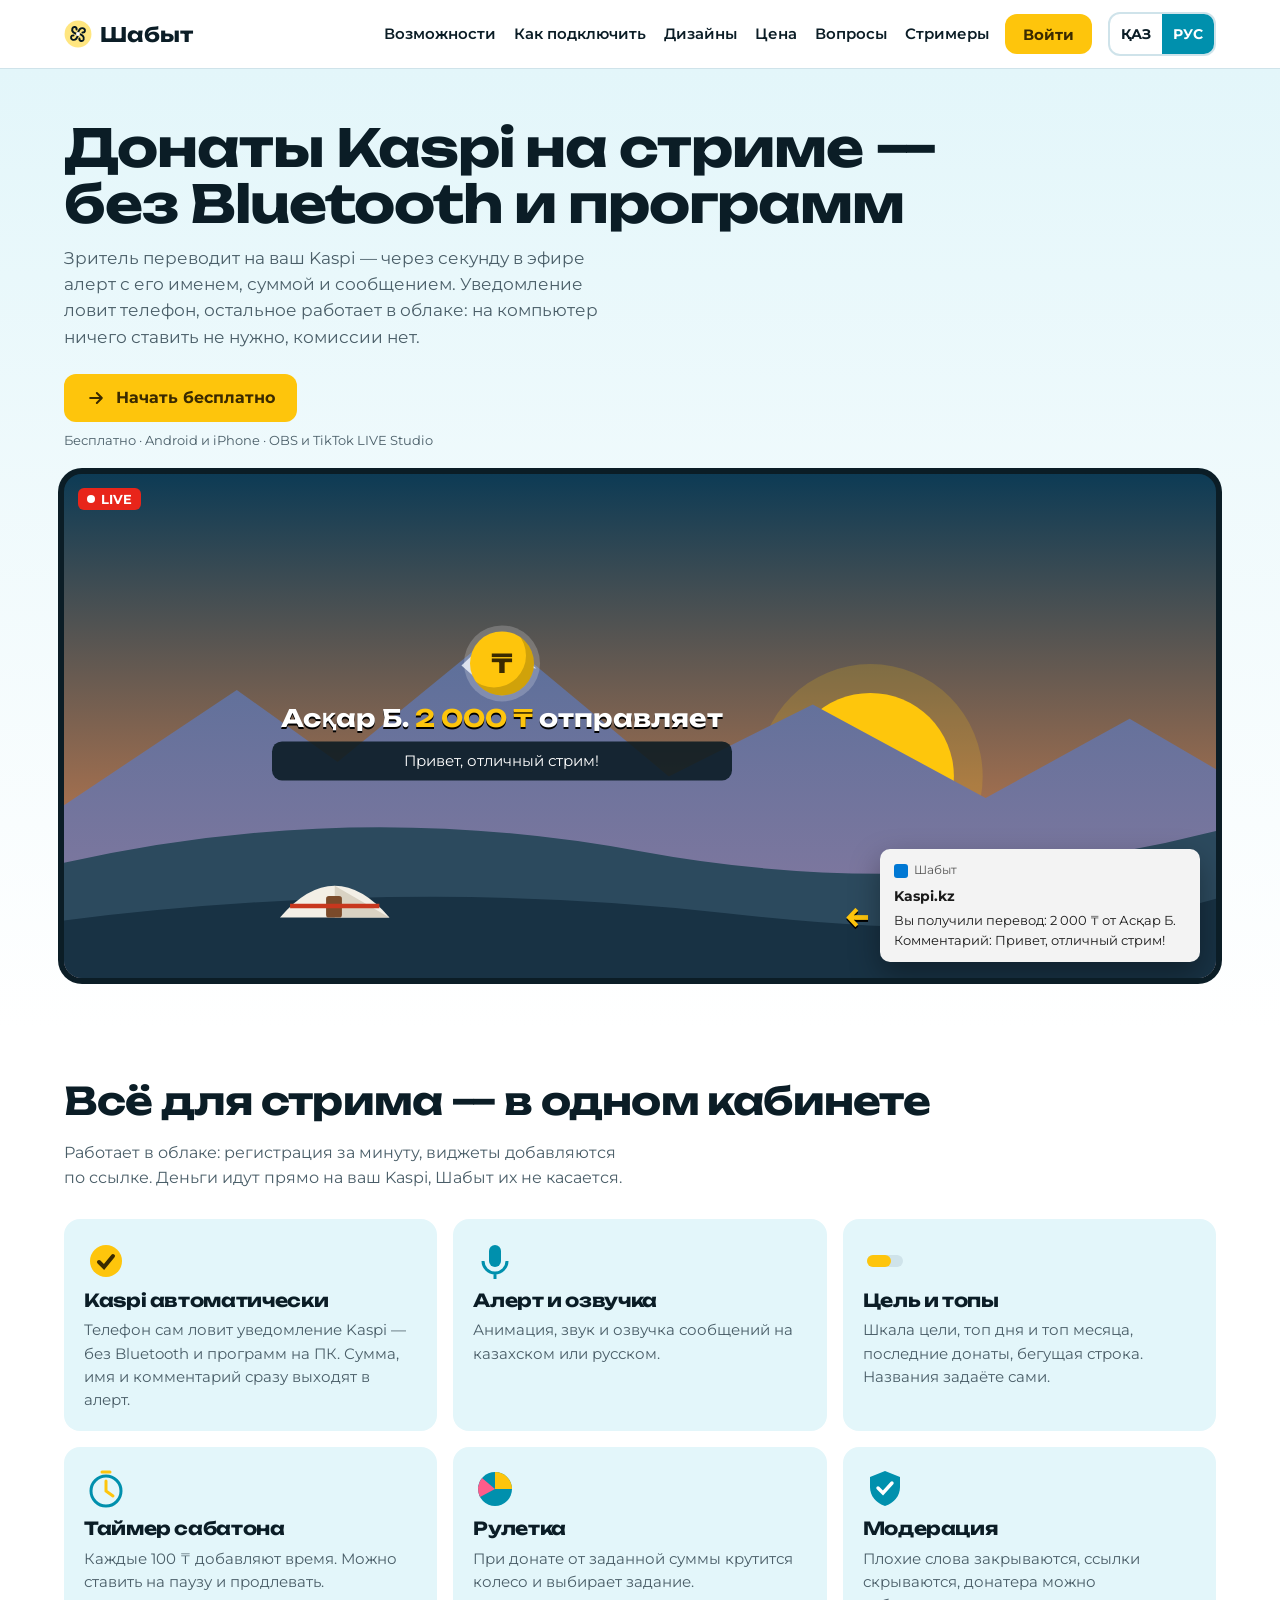
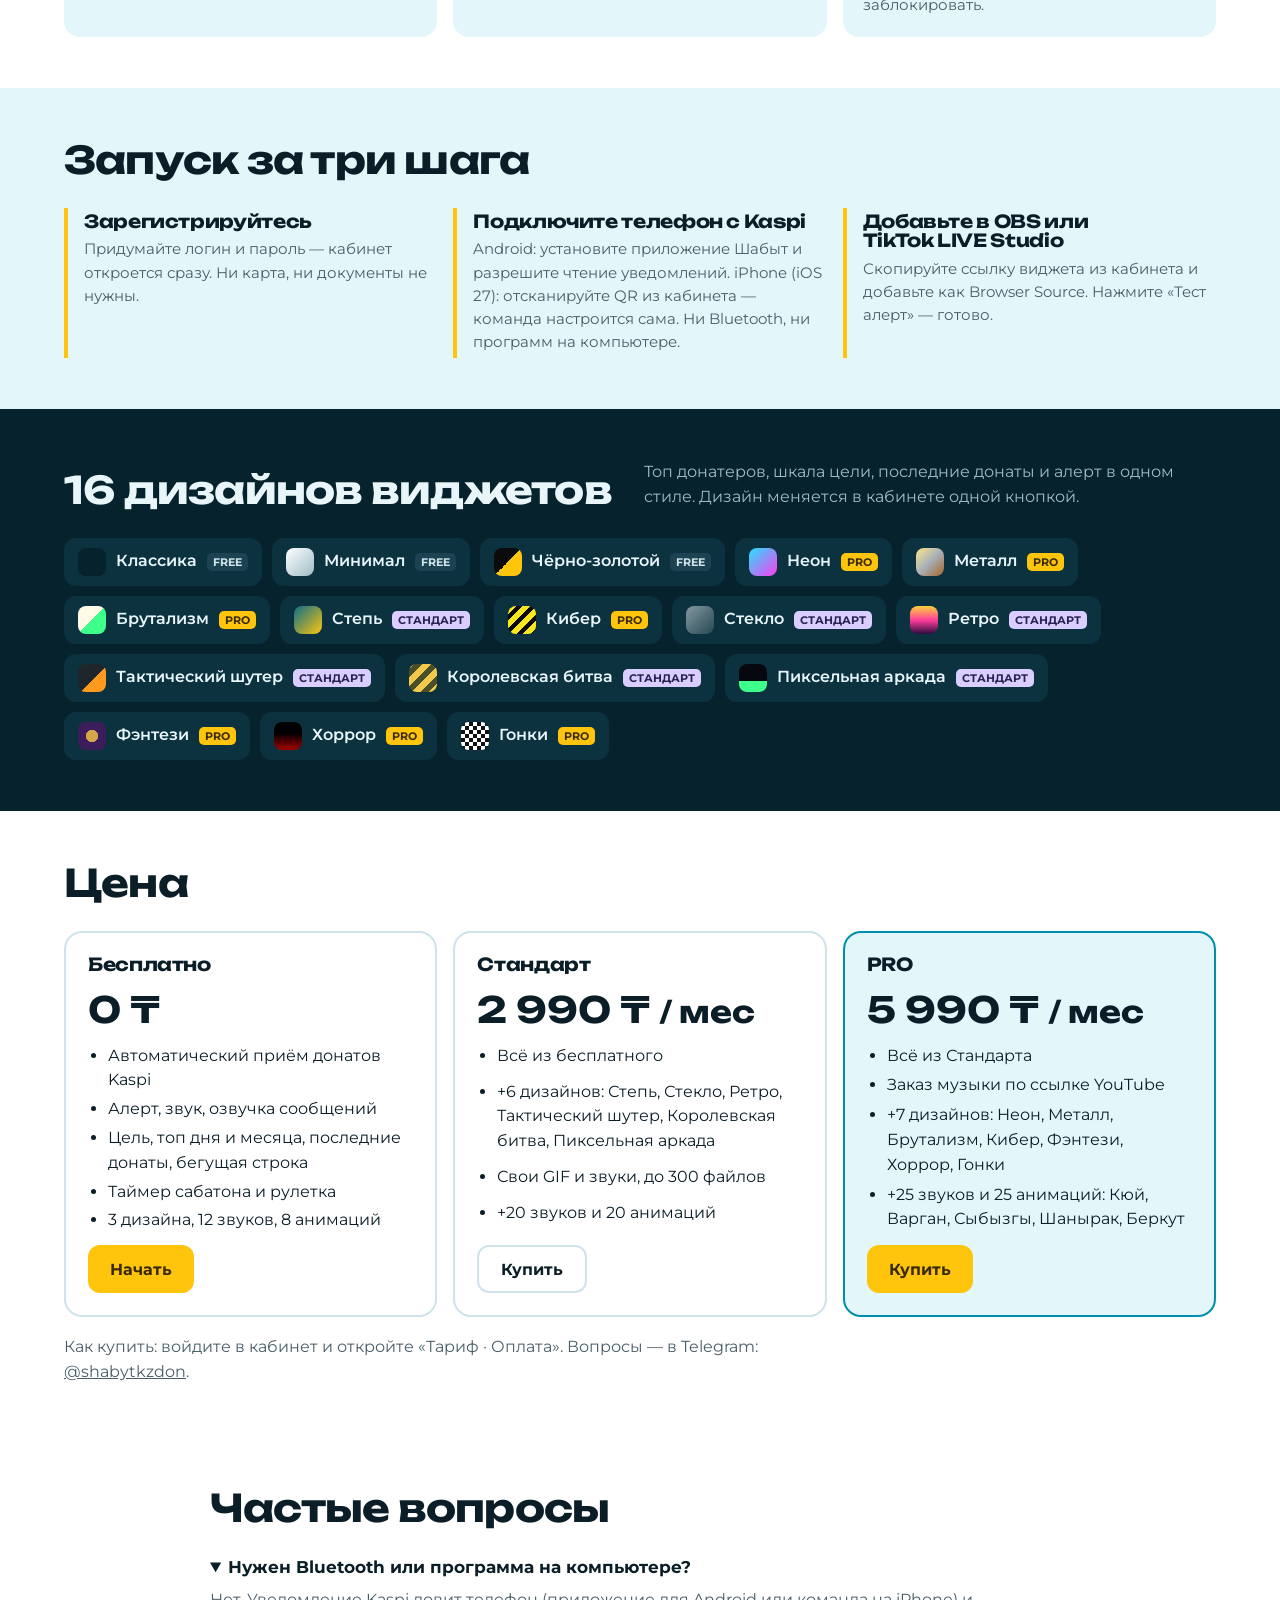
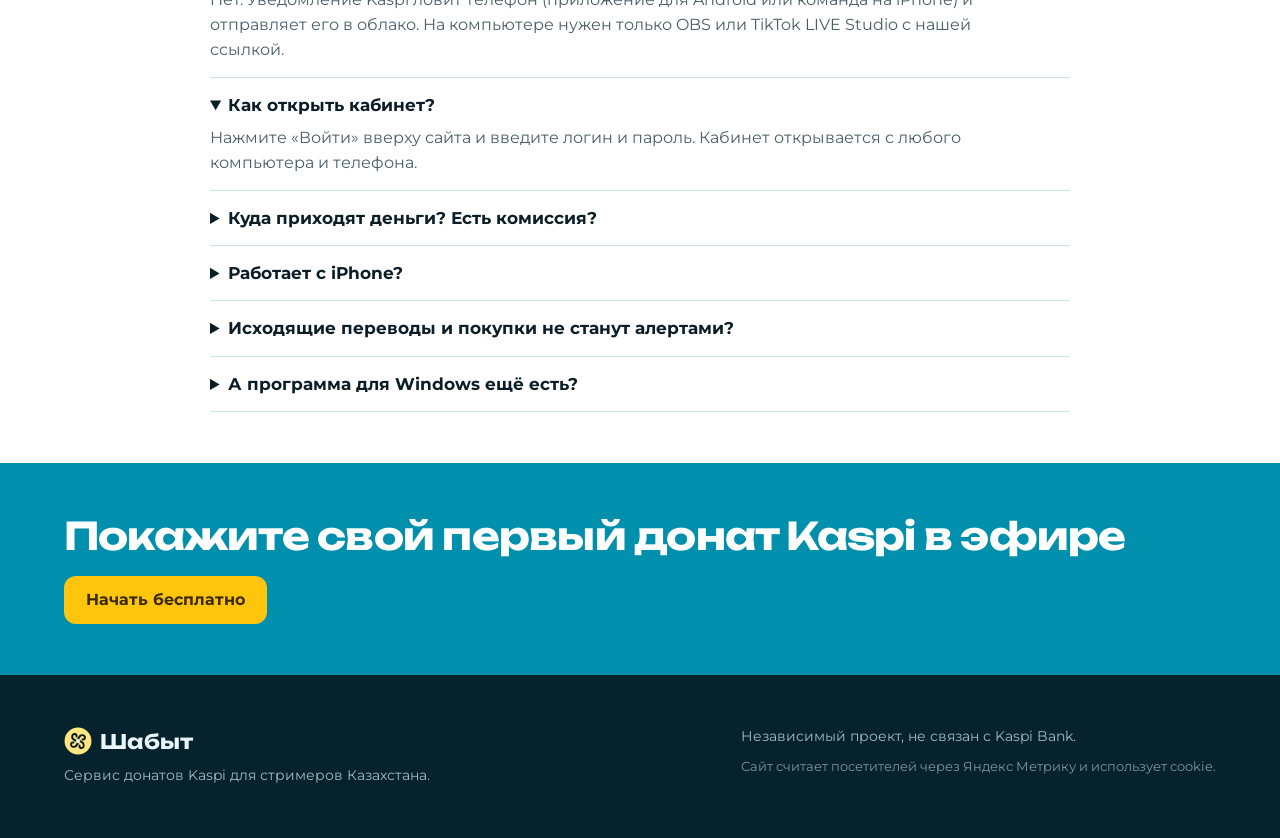
==== commit 3ef4d248: "Home page: Kaspi donations without Bluetooth or programs; start free" ====
--- a/index.html
+++ b/index.html
@@ -3,20 +3,20 @@
 <head>
 <meta charset="utf-8">
 <meta name="viewport" content="width=device-width, initial-scale=1">
-<title>Шабыт — донаты Kaspi на стриме: алерты для OBS и TikTok LIVE</title>
+<title>Каспи донат для стрима без Bluetooth и программ — Шабыт</title>
 <link rel="icon" href="/favicon.ico" sizes="48x48">
 <link rel="icon" href="/favicon.svg" type="image/svg+xml">
 <link rel="icon" href="/icon-192.png" type="image/png" sizes="192x192">
 <link rel="apple-touch-icon" href="/apple-touch-icon.png">
-<meta name="description" content="Шабыт — донаты Kaspi на стриме: алерт с именем и сообщением, виджеты для OBS и TikTok LIVE Studio, топ донатеров, цель, заказ музыки. Бесплатно, для стримеров Казахстана.">
+<meta name="description" content="Донаты Kaspi на стриме в OBS и TikTok LIVE Studio — без Bluetooth и программ на компьютере. Алерты с именем и сообщением, топ донатеров, цель, заказ музыки, подарки TikTok. Android и iPhone.">
 <meta name="keywords" content="донаты Kaspi, донат на стриме, Kaspi донат, алерты донатов, OBS алерт, TikTok LIVE донат, донат Казахстан, Kaspi Gold донат, Шабыт, Shabyt">
 <link rel="canonical" href="https://shabytkzdon.com/">
 <meta property="og:type" content="website">
 <meta property="og:site_name" content="Шабыт">
 <meta property="og:locale" content="ru_RU">
 <meta property="og:locale:alternate" content="kk_KZ">
-<meta property="og:title" content="Шабыт — донаты Kaspi на стриме">
-<meta property="og:description" content="Донаты Kaspi на стриме: алерт с именем и сообщением, виджеты для OBS и TikTok LIVE Studio, топ донатеров, цель, заказ музыки. Бесплатно, для стримеров Казахстана.">
+<meta property="og:title" content="Каспи донат на стриме без Bluetooth — Шабыт">
+<meta property="og:description" content="Донаты Kaspi на стриме в OBS и TikTok LIVE Studio — без Bluetooth и программ на компьютере. Алерты с именем и сообщением, топ донатеров, цель, заказ музыки, подарки TikTok. Android и iPhone.">
 <meta property="og:url" content="https://shabytkzdon.com/">
 <meta property="og:image" content="https://shabytkzdon.com/og.jpg">
 <meta property="og:image:width" content="1200">
@@ -155,12 +155,12 @@
   <div class="wrap">
     <div class="top">
       <div>
-        <h1 data-t="h1">Kaspi донаты эфирге бірден шығады</h1>
-        <p data-t="lead">Көрермен Kaspi-іңізге ақша аударады. Хабарлама телефоннан компьютерге келеді, Шабыт оны ұстап алып, стримде алерт, дауыс және виджеттер етіп көрсетеді. Донат бетінің, комиссияның қажеті жоқ.</p>
+        <h1 data-t="h1">Kaspi донаттары стримде — Bluetooth-сыз, бағдарламасыз</h1>
+        <p data-t="lead">Көрермен Kaspi-іңізге ақша аударады — бір секундта эфирде оның аты, сомасы және хабарламасы бар алерт шығады. Хабарламаны телефон ұстайды, қалғаны бұлтта жұмыс істейді: компьютерге ештеңе орнатпайсыз, комиссия жоқ.</p>
       </div>
       <div class="dl">
-        <a class="btn dlbtn" href="#"><svg viewBox="0 0 24 24" fill="none" stroke="currentColor" stroke-width="2.4" stroke-linecap="round" stroke-linejoin="round" aria-hidden="true"><path d="M12 3v12M6 10l6 6 6-6M4 20h16"/></svg><span data-t="dl">Windows үшін жүктеу</span></a>
-        <small data-t="dlNote">Тегін · Windows 10/11 · 33 МБ</small>
+        <a class="btn dlbtn" href="#"><svg viewBox="0 0 24 24" fill="none" stroke="currentColor" stroke-width="2.4" stroke-linecap="round" stroke-linejoin="round" aria-hidden="true"><path d="M5 12h14M13 6l6 6-6 6"/></svg><span data-t="dl">Тегін бастау</span></a>
+        <small data-t="dlNote">Тегін · Android және iPhone · OBS және TikTok LIVE Studio</small>
       </div>
     </div>
     <div class="screen" aria-label="Стрим экраны: Kaspi хабарламасы алертке айналады">
@@ -177,14 +177,14 @@
       <div class="live"><b></b>LIVE</div>
       <div class="alert"><div class="coin">₸</div><div class="who">Асқар Б. <em>2 000 ₸</em> <span data-t="sent">жіберді</span></div><div class="msg" data-t="amsg">Сәлем, керемет стрим!</div></div>
       <div class="flow" aria-hidden="true">←</div>
-      <div class="toast"><div class="app"><i></i><span data-t="phoneLink">Связь с телефоном</span></div><b>Kaspi.kz</b><span data-t="tText">Вы получили перевод: 2 000 ₸ от Асқар Б. Комментарий: Сәлем, керемет стрим!</span></div>
+      <div class="toast"><div class="app"><i></i><span data-t="phoneLink">Шабыт</span></div><b>Kaspi.kz</b><span data-t="tText">Вы получили перевод: 2 000 ₸ от Асқар Б. Комментарий: Сәлем, керемет стрим!</span></div>
     </div>
   </div>
 </header>
 
 <section class="band" id="features">
   <div class="wrap">
-    <div class="sec-h"><h2 data-t="fH">Стримге керектің бәрі бір бағдарламада</h2><p data-t="fP">Бағдарлама компьютеріңізде жұмыс істейді. Тіркелу, донат беті, серверлер жоқ: ақша тікелей сіздің Kaspi-іңізге түседі.</p></div>
+    <div class="sec-h"><h2 data-t="fH">Стримге керектің бәрі бір кабинетте</h2><p data-t="fP">Бұлтта жұмыс істейді: бір минутта тіркеліп, виджеттерді сілтемемен қосасыз. Ақша тікелей сіздің Kaspi-іңізге түседі, Шабыт оған тимейді.</p></div>
     <div class="grid3" id="featGrid"></div>
   </div>
 </section>
@@ -193,9 +193,9 @@
   <div class="wrap">
     <div class="sec-h"><h2 data-t="hH">Үш қадаммен іске қосу</h2></div>
     <div class="steps">
-      <div class="step"><h3 data-t="s1h">Жүктеп, ашыңыз</h3><p data-t="s1p">Shabyt.exe файлын екі рет басыңыз. Орнатудың қажеті жоқ, кабинет браузерде өздігінен ашылады.</p></div>
-      <div class="step"><h3 data-t="s2h">Телефонды қосыңыз</h3><p data-t="s2p">Windows-тағы «Связь с телефоном» бағдарламасы арқылы телефонды қосып, хабарламаларды көрсетуді іске қосыңыз. Android та, iPhone да болады.</p></div>
-      <div class="step"><h3 data-t="s3h">OBS-ке қосыңыз</h3><p data-t="s3p">Кабинеттегі виджет сілтемесін OBS-те Browser Source етіп қойыңыз. Тест алерт басып тексеріңіз, болды.</p></div>
+      <div class="step"><h3 data-t="s1h">Тіркеліңіз</h3><p data-t="s1p">Сайтта логин мен құпиясөз ойлап табыңыз — кабинет бірден ашылады. Карта да, құжат та керек емес.</p></div>
+      <div class="step"><h3 data-t="s2h">Kaspi тұрған телефонды қосыңыз</h3><p data-t="s2p">Android: Шабыт қосымшасын орнатып, хабарламаларды оқуға рұқсат беріңіз. iPhone (iOS 27): кабинеттегі QR-ды сканерлеңіз — команда өзі бапталады. Bluetooth та, компьютерге бағдарлама да керек емес.</p></div>
+      <div class="step"><h3 data-t="s3h">OBS не TikTok LIVE Studio-ға қосыңыз</h3><p data-t="s3p">Кабинеттен виджет сілтемесін көшіріп, Browser Source етіп қойыңыз. «Тест алерт» басыңыз — болды.</p></div>
     </div>
   </div>
 </section>
@@ -211,35 +211,35 @@
   <div class="wrap">
     <div class="sec-h"><h2 data-t="pH">Бағасы</h2></div>
     <div class="three">
-      <div class="price"><h3 data-t="free">Тегін</h3><div class="num">0 ₸</div><ul data-t="freeL"><li>Kaspi донаттарын автоматты ұстау</li><li>Алерт, дыбыс, дауыспен оқу</li><li>Мақсат, күн және ай топтары, соңғы донаттар, жүгіртпе жол</li><li>Сабатон таймері және рулетка</li><li>3 дизайн, 12 дыбыс, 8 анимация</li></ul><a class="btn dlbtn" href="#" data-t="dlShort">Жүктеу</a></div>
-      <div class="price"><h3>Стандарт</h3><div class="num">2 990 ₸ <small data-t="mo">/ ай</small></div><ul data-t="stdL"><li>Тегіндегінің бәрі</li><li>+6 дизайн: Дала, Шыны, Ретро, Тактикалық шутер, Батл-рояль, Пиксель аркада</li><li>Өз GIF пен дыбыстарыңыз, 300 файлға дейін</li><li>+20 дыбыс және 20 анимация</li></ul><a class="btn ghost" href="https://t.me/shabytkzdon" target="_blank" rel="noopener" data-t="buy">Telegram-да сатып алу</a></div>
-      <div class="price best"><h3>PRO</h3><div class="num">5 990 ₸ <small data-t="mo2">/ ай</small></div><ul data-t="proL"><li>Стандарттағының бәрі</li><li>Музыкаға тапсырыс: YouTube сілтемесімен</li><li>+7 дизайн: Неон, Металл, Брутализм, Кибер, Фэнтези, Хоррор, Жарыс</li><li>+25 дыбыс және 25 анимация: Күй, Шаңқобыз, Сыбызғы, Шаңырақ, Бүркіт</li></ul><a class="btn" href="https://t.me/shabytkzdon" target="_blank" rel="noopener" data-t="buy2">Telegram-да сатып алу</a></div>
-    </div>
-    <p class="buyNote" data-t="buyNote">Қалай сатып алуға болады: бағдарламаны жүктеп, кабинеттегі «Тариф» бөлімінен құрылғы кодын көшіріңіз. Оны Telegram-да <a href="https://t.me/shabytkzdon" target="_blank" rel="noopener">@shabytkzdon</a> контактісіне жіберіңіз. Төлегеннен кейін кілт келеді, оны «Тариф» бөліміне қойсаңыз болды.</p>
+      <div class="price"><h3 data-t="free">Тегін</h3><div class="num">0 ₸</div><ul data-t="freeL"><li>Kaspi донаттарын автоматты ұстау</li><li>Алерт, дыбыс, дауыспен оқу</li><li>Мақсат, күн және ай топтары, соңғы донаттар, жүгіртпе жол</li><li>Сабатон таймері және рулетка</li><li>3 дизайн, 12 дыбыс, 8 анимация</li></ul><a class="btn dlbtn" href="#" data-t="dlShort">Бастау</a></div>
+      <div class="price"><h3>Стандарт</h3><div class="num">2 990 ₸ <small data-t="mo">/ ай</small></div><ul data-t="stdL"><li>Тегіндегінің бәрі</li><li>+6 дизайн: Дала, Шыны, Ретро, Тактикалық шутер, Батл-рояль, Пиксель аркада</li><li>Өз GIF пен дыбыстарыңыз, 300 файлға дейін</li><li>+20 дыбыс және 20 анимация</li></ul><a class="btn ghost" href="/account/" data-t="buy">Сатып алу</a></div>
+      <div class="price best"><h3>PRO</h3><div class="num">5 990 ₸ <small data-t="mo2">/ ай</small></div><ul data-t="proL"><li>Стандарттағының бәрі</li><li>Музыкаға тапсырыс: YouTube сілтемесімен</li><li>+7 дизайн: Неон, Металл, Брутализм, Кибер, Фэнтези, Хоррор, Жарыс</li><li>+25 дыбыс және 25 анимация: Күй, Шаңқобыз, Сыбызғы, Шаңырақ, Бүркіт</li></ul><a class="btn" href="/account/" data-t="buy2">Сатып алу</a></div>
+    </div>
+    <p class="buyNote" data-t="buyNote">Қалай сатып алуға болады: кабинетке кіріп, «Тариф · Төлем» бөлімін ашыңыз. Сұрақтар болса — Telegram: <a href="https://t.me/shabytkzdon" target="_blank" rel="noopener">@shabytkzdon</a>.</p>
   </div>
 </section>
 
 <section class="band" id="faq">
   <div class="wrap" style="max-width:860px">
     <h2 style="margin-bottom:12px" data-t="qH">Жиі қойылатын сұрақтар</h2>
-    <details open><summary data-t="q1">Windows «компьютеріңізді қорғады» деп ескертеді. Не істеймін?</summary><p data-t="a1">Бағдарлама әзірге цифрлық қолтаңбасыз, сондықтан Windows оны танымайды. «Подробнее» → «Выполнить в любом случае» басыңыз.</p></details><details open><summary data-t="q6">Кабинетке қалай кіремін?</summary><p data-t="a6">Shabyt.exe-ні іске қосыңыз, кабинет браузерде өзі ашылады. Кейін қайта ашу үшін сайттағы «Кабинет» батырмасын басыңыз немесе браузерде <b>localhost:3000</b> деп жазыңыз. Бағдарлама қосулы тұруы керек.</p></details>
+    <details open><summary data-t="q1">Bluetooth не компьютерге бағдарлама керек пе?</summary><p data-t="a1">Жоқ. Kaspi хабарламасын телефон ұстайды (Android қосымшасы не iPhone командасы) да, бұлтқа жібереді. Компьютерде тек біздің сілтеме қойылған OBS не TikTok LIVE Studio болса жетеді.</p></details><details open><summary data-t="q6">Кабинетке қалай кіремін?</summary><p data-t="a6">Сайттың жоғарғы жағындағы «Кіру» батырмасын басып, логин мен құпиясөзді жазыңыз. Кабинет кез келген компьютерден де, телефоннан да ашылады.</p></details>
     <details><summary data-t="q2">Ақша қайда түседі? Комиссия бар ма?</summary><p data-t="a2">Көрермен тікелей сіздің Kaspi-іңізге аударады. Шабыт ақшаға тиіспейді, тек хабарламаны оқып, алерт көрсетеді. Комиссия жоқ.</p></details>
-    <details><summary data-t="q3">iPhone-мен жұмыс істей ме?</summary><p data-t="a3">Иә. Windows 11-дегі «Связь с телефоном» iPhone-ды Bluetooth арқылы қосады, хабарламалар компьютерге келеді.</p></details>
+    <details><summary data-t="q3">iPhone-мен жұмыс істей ме?</summary><p data-t="a3">Иә, iOS 27 және одан жаңасында. Кабинеттегі QR-ды камерамен сканерлеп, команданы қосасыз — Kaspi хабарламалары Шабытқа өзі жетеді.</p></details>
     <details><summary data-t="q4">Шығыс аударымдар мен сатып алулар алерт болып кетпей ме?</summary><p data-t="a4">Жоқ. Шабыт тек кіріс аударымдарды алады: «Вы перевели», «Списание», «Покупка» сияқтылар өткізіледі. Бір хабарлама екі рет келсе, бір рет саналады.</p></details>
-    <details><summary data-t="q5">Компьютерсіз болмай ма?</summary><p data-t="a5">Android-та «Шабыт көпір» қосымшасы бар, ол хабарламаны телефоннан тікелей жібереді. Бірақ виджеттер бәрібір Шабыт бағдарламасы ашық компьютерде жұмыс істейді.</p></details>
+    <details><summary data-t="q5">Windows бағдарламасы әлі бар ма?</summary><p data-t="a5">Иә, кімге ыңғайлы болса: <a href="https://github.com/timabektimabekk-beep/shabyt-site/releases/latest/download/Shabyt-Windows.zip">Windows үшін жүктеу</a> («Связь с телефоном» арқылы). Бірақ ол міндетті емес — бұлттағы режим онсыз жұмыс істейді.</p></details>
   </div>
 </section>
 
 <section class="band cta">
   <div class="wrap">
     <h2 data-t="ctaH">Алғашқы Kaspi донатыңызды эфирде көрсетіңіз</h2>
-    <a class="btn dlbtn" href="#" data-t="dl2">Windows үшін жүктеу</a>
+    <a class="btn dlbtn" href="#" data-t="dl2">Тегін бастау</a>
   </div>
 </section>
 
 <footer class="band" id="contact">
   <div class="wrap">
-    <div><div class="logo" style="color:#e8f6fa"><i></i>Шабыт</div><p style="margin-top:8px" data-t="footP">Қазақстандағы стримерлерге арналған Kaspi донат бағдарламасы.</p></div>
+    <div><div class="logo" style="color:#e8f6fa"><i></i>Шабыт</div><p style="margin-top:8px" data-t="footP">Қазақстандағы стримерлерге арналған Kaspi донат сервисі.</p></div>
     <div><p data-t="footNote">Kaspi Bank-пен байланысы жоқ тәуелсіз жоба.</p><p style="margin-top:8px;font-size:13px;opacity:.75" data-t="cookieNote">Сайт келушілерді Яндекс Метрика арқылы санайды және cookie қолданады.</p></div>
   </div>
 </footer>
@@ -248,24 +248,24 @@
 {
 const DL='https://github.com/timabektimabekk-beep/shabyt-site/releases/latest/download/Shabyt-Windows.zip';
 const RU={navF:'Возможности',navH:'Как подключить',navD:'Дизайны',navQ:'Вопросы',navS:'Стримеры',
-h1:'Донат Kaspi сразу выходит в эфир',lead:'Зритель переводит деньги на ваш Kaspi. Уведомление приходит с телефона на компьютер, Шабыт ловит его и показывает на стриме алертом, озвучкой и виджетами. Страница доната и комиссия не нужны.',
-dl:'Скачать для Windows',dlNote:'Бесплатно · Windows 10/11 · 33 МБ',sent:'отправляет',amsg:'Привет, отличный стрим!',phoneLink:'Связь с телефоном',tText:'Вы получили перевод: 2 000 ₸ от Асқар Б. Комментарий: Привет, отличный стрим!',
-fH:'Всё для стрима в одной программе',fP:'Программа работает на вашем компьютере. Без регистрации, страницы доната и серверов: деньги идут прямо на ваш Kaspi.',
-hH:'Запуск за три шага',s1h:'Скачайте и откройте',s1p:'Дважды нажмите Shabyt.exe. Установка не нужна, кабинет сам откроется в браузере.',
-s2h:'Подключите телефон',s2p:'Подключите телефон через «Связь с телефоном» в Windows и включите показ уведомлений. Подходит и Android, и iPhone.',
-s3h:'Добавьте в OBS',s3p:'Вставьте ссылку виджета из кабинета в OBS как Browser Source. Нажмите тестовый алерт, и готово.',
+h1:'Донаты Kaspi на стриме — без Bluetooth и программ',lead:'Зритель переводит на ваш Kaspi — через секунду в эфире алерт с его именем, суммой и сообщением. Уведомление ловит телефон, остальное работает в облаке: на компьютер ничего ставить не нужно, комиссии нет.',
+dl:'Начать бесплатно',dlNote:'Бесплатно · Android и iPhone · OBS и TikTok LIVE Studio',sent:'отправляет',amsg:'Привет, отличный стрим!',phoneLink:'Шабыт',tText:'Вы получили перевод: 2 000 ₸ от Асқар Б. Комментарий: Привет, отличный стрим!',
+fH:'Всё для стрима — в одном кабинете',fP:'Работает в облаке: регистрация за минуту, виджеты добавляются по ссылке. Деньги идут прямо на ваш Kaspi, Шабыт их не касается.',
+hH:'Запуск за три шага',s1h:'Зарегистрируйтесь',s1p:'Придумайте логин и пароль — кабинет откроется сразу. Ни карта, ни документы не нужны.',
+s2h:'Подключите телефон с Kaspi',s2p:'Android: установите приложение Шабыт и разрешите чтение уведомлений. iPhone (iOS 27): отсканируйте QR из кабинета — команда настроится сама. Ни Bluetooth, ни программ на компьютере.',
+s3h:'Добавьте в OBS или TikTok LIVE Studio',s3p:'Скопируйте ссылку виджета из кабинета и добавьте как Browser Source. Нажмите «Тест алерт» — готово.',
 dH:'16 дизайнов виджетов',dP:'Топ донатеров, шкала цели, последние донаты и алерт в одном стиле. Дизайн меняется в кабинете одной кнопкой.',
-pH:'Цена',free:'Бесплатно',freeL:'<li>Автоматический приём донатов Kaspi</li><li>Алерт, звук, озвучка сообщений</li><li>Цель, топ дня и месяца, последние донаты, бегущая строка</li><li>Таймер сабатона и рулетка</li><li>3 дизайна, 12 звуков, 8 анимаций</li>',dlShort:'Скачать',
-mo:'/ мес',mo2:'/ мес',stdL:'<li>Всё из бесплатного</li><li>+6 дизайнов: Степь, Стекло, Ретро, Тактический шутер, Королевская битва, Пиксельная аркада</li><li>Свои GIF и звуки, до 300 файлов</li><li>+20 звуков и 20 анимаций</li>',proL:'<li>Всё из Стандарта</li><li>Заказ музыки по ссылке YouTube</li><li>+7 дизайнов: Неон, Металл, Брутализм, Кибер, Фэнтези, Хоррор, Гонки</li><li>+25 звуков и 25 анимаций: Кюй, Варган, Сыбызгы, Шанырак, Беркут</li>',buy:'Купить в Telegram',buy2:'Купить в Telegram',buyNote:'Как купить: скачайте программу и скопируйте код устройства в разделе «Тариф» кабинета. Отправьте его в Telegram <a href="https://t.me/shabytkzdon" target="_blank" rel="noopener">@shabytkzdon</a>. После оплаты придёт ключ, вставьте его в разделе «Тариф».',navP:'Цена',navLogin:'Войти',lgH:'Вход в кабинет',lgSub:'Регистрация не нужна: кабинет Шабыта находится в программе на вашем компьютере.',lgPcH:'На компьютере',lgPc:'Если Шабыт запущен, кабинет откроется сразу.',lgOpen:'Открыть кабинет',lgNo:'Нет программы? <a href="https://github.com/timabektimabekk-beep/shabyt-site/releases/latest/download/Shabyt-Windows.zip">Скачайте бесплатно</a> (Windows 10/11).',lgPhH:'На телефоне',lgPh1:'В кабинете на компьютере откройте страницу «Платёжный мост».',lgPh2:'В блоке «Управление с телефона» нажмите «Включить».',lgPh3:'Отсканируйте QR-код телефоном и введите PIN-код.',lgPhN:'Телефон и компьютер должны быть в одной сети Wi-Fi. Функция есть начиная с версии Шабыт 1.3.',navC:'Кабинет ↗',q6:'Как открыть кабинет?',a6:'Запустите Shabyt.exe, кабинет откроется в браузере сам. Чтобы открыть его позже, нажмите «Кабинет» на сайте или наберите в браузере <b>localhost:3000</b>. Программа должна быть запущена.',
-qH:'Частые вопросы',q1:'Windows пишет, что «защитила компьютер». Что делать?',a1:'У программы пока нет цифровой подписи, поэтому Windows её не узнаёт. Нажмите «Подробнее» → «Выполнить в любом случае».',
+pH:'Цена',free:'Бесплатно',freeL:'<li>Автоматический приём донатов Kaspi</li><li>Алерт, звук, озвучка сообщений</li><li>Цель, топ дня и месяца, последние донаты, бегущая строка</li><li>Таймер сабатона и рулетка</li><li>3 дизайна, 12 звуков, 8 анимаций</li>',dlShort:'Начать',
+mo:'/ мес',mo2:'/ мес',stdL:'<li>Всё из бесплатного</li><li>+6 дизайнов: Степь, Стекло, Ретро, Тактический шутер, Королевская битва, Пиксельная аркада</li><li>Свои GIF и звуки, до 300 файлов</li><li>+20 звуков и 20 анимаций</li>',proL:'<li>Всё из Стандарта</li><li>Заказ музыки по ссылке YouTube</li><li>+7 дизайнов: Неон, Металл, Брутализм, Кибер, Фэнтези, Хоррор, Гонки</li><li>+25 звуков и 25 анимаций: Кюй, Варган, Сыбызгы, Шанырак, Беркут</li>',buy:'Купить',buy2:'Купить',buyNote:'Как купить: войдите в кабинет и откройте «Тариф · Оплата». Вопросы — в Telegram: <a href="https://t.me/shabytkzdon" target="_blank" rel="noopener">@shabytkzdon</a>.',navP:'Цена',navLogin:'Войти',lgH:'Вход в кабинет',lgSub:'Регистрация не нужна: кабинет Шабыта находится в программе на вашем компьютере.',lgPcH:'На компьютере',lgPc:'Если Шабыт запущен, кабинет откроется сразу.',lgOpen:'Открыть кабинет',lgNo:'Нет программы? <a href="https://github.com/timabektimabekk-beep/shabyt-site/releases/latest/download/Shabyt-Windows.zip">Скачайте бесплатно</a> (Windows 10/11).',lgPhH:'На телефоне',lgPh1:'В кабинете на компьютере откройте страницу «Платёжный мост».',lgPh2:'В блоке «Управление с телефона» нажмите «Включить».',lgPh3:'Отсканируйте QR-код телефоном и введите PIN-код.',lgPhN:'Телефон и компьютер должны быть в одной сети Wi-Fi. Функция есть начиная с версии Шабыт 1.3.',navC:'Кабинет ↗',q6:'Как открыть кабинет?',a6:'Нажмите «Войти» вверху сайта и введите логин и пароль. Кабинет открывается с любого компьютера и телефона.',
+qH:'Частые вопросы',q1:'Нужен Bluetooth или программа на компьютере?',a1:'Нет. Уведомление Kaspi ловит телефон (приложение для Android или команда на iPhone) и отправляет его в облако. На компьютере нужен только OBS или TikTok LIVE Studio с нашей ссылкой.',
 q2:'Куда приходят деньги? Есть комиссия?',a2:'Зритель переводит прямо на ваш Kaspi. Шабыт не касается денег, только читает уведомление и показывает алерт. Комиссии нет.',
-q3:'Работает с iPhone?',a3:'Да. «Связь с телефоном» в Windows 11 подключает iPhone по Bluetooth, и уведомления приходят на компьютер.',
+q3:'Работает с iPhone?',a3:'Да, на iOS 27 и новее. Сканируете QR из кабинета камерой, добавляете команду — уведомления Kaspi сами уходят в Шабыт.',
 q4:'Исходящие переводы и покупки не станут алертами?',a4:'Нет. Шабыт берёт только входящие переводы: «Вы перевели», «Списание», «Покупка» и похожие пропускаются. Одно уведомление, пришедшее дважды, считается один раз.',
-q5:'А без компьютера можно?',a5:'Для Android есть приложение «Шабыт көпір», оно отправляет уведомления прямо с телефона. Но виджеты всё равно работают на компьютере, где открыт Шабыт.',
-ctaH:'Покажите свой первый донат Kaspi в эфире',dl2:'Скачать для Windows',footP:'Программа донатов Kaspi для стримеров Казахстана.',footNote:'Независимый проект, не связан с Kaspi Bank.',cookieNote:'Сайт считает посетителей через Яндекс Метрику и использует cookie.'};
+q5:'А программа для Windows ещё есть?',a5:'Да, для тех, кому так удобнее: <a href="https://github.com/timabektimabekk-beep/shabyt-site/releases/latest/download/Shabyt-Windows.zip">скачать для Windows</a> (через «Связь с телефоном»). Но она не обязательна — облачный режим работает без неё.',
+ctaH:'Покажите свой первый донат Kaspi в эфире',dl2:'Начать бесплатно',footP:'Сервис донатов Kaspi для стримеров Казахстана.',footNote:'Независимый проект, не связан с Kaspi Bank.',cookieNote:'Сайт считает посетителей через Яндекс Метрику и использует cookie.'};
 const KK={};document.querySelectorAll('[data-t]').forEach(e=>KK[e.dataset.t]=e.innerHTML);
-const FEATS={kk:[['Kaspi автоматты','Kaspi хабарламасын «Связь с телефоном» арқылы өзі ұстайды. Сома, есім және түсініктеме алертке шығады.'],['Алерт және дауыс','Анимация, дыбыс және хабарламаны қазақша не орысша дауыспен оқу.'],['Мақсат және топтар','Мақсат жолағы, бүгінгі және айдың топтары, соңғы донаттар, жүгіртпе жол. Атауларын өзіңіз жазасыз.'],['Сабатон таймері','Әр 100 ₸ таймерге уақыт қосады. Кідіртуге, ұзартуға болады.'],['Рулетка','Белгілі сомадан донат келсе, дөңгелек айналып, тапсырма таңдайды.'],['Модерация','Жаман сөздер жабылады, сілтемелер жасырылады, донатерді бұғаттауға болады.']],
-ru:[['Kaspi автоматически','Сам ловит уведомления Kaspi через «Связь с телефоном». Сумма, имя и комментарий выходят в алерт.'],['Алерт и озвучка','Анимация, звук и озвучка сообщений на казахском или русском.'],['Цель и топы','Шкала цели, топ дня и топ месяца, последние донаты, бегущая строка. Названия задаёте сами.'],['Таймер сабатона','Каждые 100 ₸ добавляют время. Можно ставить на паузу и продлевать.'],['Рулетка','При донате от заданной суммы крутится колесо и выбирает задание.'],['Модерация','Плохие слова закрываются, ссылки скрываются, донатера можно заблокировать.']]};
+const FEATS={kk:[['Kaspi автоматты','Kaspi хабарламасын телефон өзі ұстайды — Bluetooth-сыз, компьютерге бағдарламасыз. Сома, есім және түсініктеме бірден алертке шығады.'],['Алерт және дауыс','Анимация, дыбыс және хабарламаны қазақша не орысша дауыспен оқу.'],['Мақсат және топтар','Мақсат жолағы, бүгінгі және айдың топтары, соңғы донаттар, жүгіртпе жол. Атауларын өзіңіз жазасыз.'],['Сабатон таймері','Әр 100 ₸ таймерге уақыт қосады. Кідіртуге, ұзартуға болады.'],['Рулетка','Белгілі сомадан донат келсе, дөңгелек айналып, тапсырма таңдайды.'],['Модерация','Жаман сөздер жабылады, сілтемелер жасырылады, донатерді бұғаттауға болады.']],
+ru:[['Kaspi автоматически','Телефон сам ловит уведомление Kaspi — без Bluetooth и программ на ПК. Сумма, имя и комментарий сразу выходят в алерт.'],['Алерт и озвучка','Анимация, звук и озвучка сообщений на казахском или русском.'],['Цель и топы','Шкала цели, топ дня и топ месяца, последние донаты, бегущая строка. Названия задаёте сами.'],['Таймер сабатона','Каждые 100 ₸ добавляют время. Можно ставить на паузу и продлевать.'],['Рулетка','При донате от заданной суммы крутится колесо и выбирает задание.'],['Модерация','Плохие слова закрываются, ссылки скрываются, донатера можно заблокировать.']]};
 const IC=['<circle cx="22" cy="22" r="16" fill="#fec50c"/><path d="M15 23l5 5 9-11" stroke="#3a2a00" stroke-width="4" fill="none" stroke-linecap="round"/>','<rect x="16" y="6" width="12" height="22" rx="6" fill="#0090ad"/><path d="M10 22a12 12 0 0 0 24 0M22 34v6" stroke="#0090ad" stroke-width="3" fill="none"/>','<rect x="4" y="16" width="36" height="12" rx="6" fill="#cfe3ea"/><rect x="4" y="16" width="24" height="12" rx="6" fill="#fec50c"/>','<circle cx="22" cy="24" r="15" fill="none" stroke="#0090ad" stroke-width="3"/><path d="M22 24V14M22 24l7 5M18 5h8" stroke="#fec50c" stroke-width="3" stroke-linecap="round"/>','<circle cx="22" cy="22" r="17" fill="#0090ad"/><path d="M22 22V5A17 17 0 0 1 39 22Z" fill="#fec50c"/><path d="M22 22L7 30A17 17 0 0 1 9 11Z" fill="#ff5c8a"/>','<path d="M22 4l15 6v10c0 9-6 16-15 19C13 36 7 29 7 20V10z" fill="#0090ad"/><path d="M15 21l5 5 9-10" stroke="#fff" stroke-width="3.4" fill="none" stroke-linecap="round"/>'];
 const DS=[['Классика','Классика','free','#06222d'],['Минимал','Минимал','free','linear-gradient(135deg,#fff,#9fbcc6)'],['Қара-алтын','Чёрно-золотой','free','linear-gradient(135deg,#0b0b0b 50%,#fec50c 50%)'],['Неон','Неон','pro','linear-gradient(135deg,#22e3ff,#ff3df0)'],['Металл','Металл','pro','linear-gradient(135deg,#ffe68a,#a7b0b8,#a8652d)'],['Брутализм','Брутализм','pro','linear-gradient(135deg,#fffbe6 50%,#3dff8a 50%)'],['Дала','Степь','std','linear-gradient(135deg,#0b6f8a,#fec50c)'],['Кибер','Кибер','pro','repeating-linear-gradient(135deg,#f8e71c 0 6px,#0a0a0a 6px 10px)'],['Шыны','Стекло','std','linear-gradient(135deg,rgba(255,255,255,.5),rgba(255,255,255,.1))'],['Ретро','Ретро','std','linear-gradient(#ffd23d,#ff3d9a,#2b0b3f)'],['Тактикалық шутер','Тактический шутер','std','linear-gradient(135deg,#1f262b 55%,#ff9a1f 55%)'],['Батл-рояль','Королевская битва','std','repeating-linear-gradient(-45deg,#f2c94c 0 6px,#4a4f2a 6px 12px)'],['Пиксель аркада','Пиксельная аркада','std','linear-gradient(#07070f 60%,#3dff8a 60%)'],['Фэнтези','Фэнтези','pro','radial-gradient(#d4a64a 30%,#3b1d5c 32%)'],['Хоррор','Хоррор','pro','linear-gradient(#000 40%,#a30000)'],['Жарыс','Гонки','pro','repeating-conic-gradient(#fff 0 25%,#111 0 50%) 0 0/8px 8px']];
 let lang='ru';try{const s=localStorage.getItem('shabyt-lang');if(s==='ru'||s==='kk')lang=s}catch(e){}
@@ -274,7 +274,7 @@
   document.querySelectorAll('[data-lang]').forEach(b=>b.setAttribute('aria-pressed',b.dataset.lang===l));
   document.getElementById('featGrid').innerHTML=FEATS[l].map((f,i)=>`<div class="feat"><svg viewBox="0 0 44 44" aria-hidden="true">${IC[i]}</svg><h3>${f[0]}</h3><p>${f[1]}</p></div>`).join('');
   document.getElementById('designList').innerHTML=DS.map(d=>`<span class="chip"><i style="background:${d[3]}"></i>${l==='ru'?d[1]:d[0]} <span class="tag ${d[2]}">${d[2]==='pro'?'PRO':d[2]==='std'?'СТАНДАРТ':'FREE'}</span></span>`).join('');
-  document.querySelectorAll('.dlbtn').forEach(a=>a.href=DL);
+  document.querySelectorAll('.dlbtn').forEach(a=>a.href='/account/');
   try{localStorage.setItem('shabyt-lang',l)}catch(e){}
 };
 document.querySelector('.lang').addEventListener('click',e=>{const b=e.target.closest('[data-lang]');if(b)apply(b.dataset.lang)});
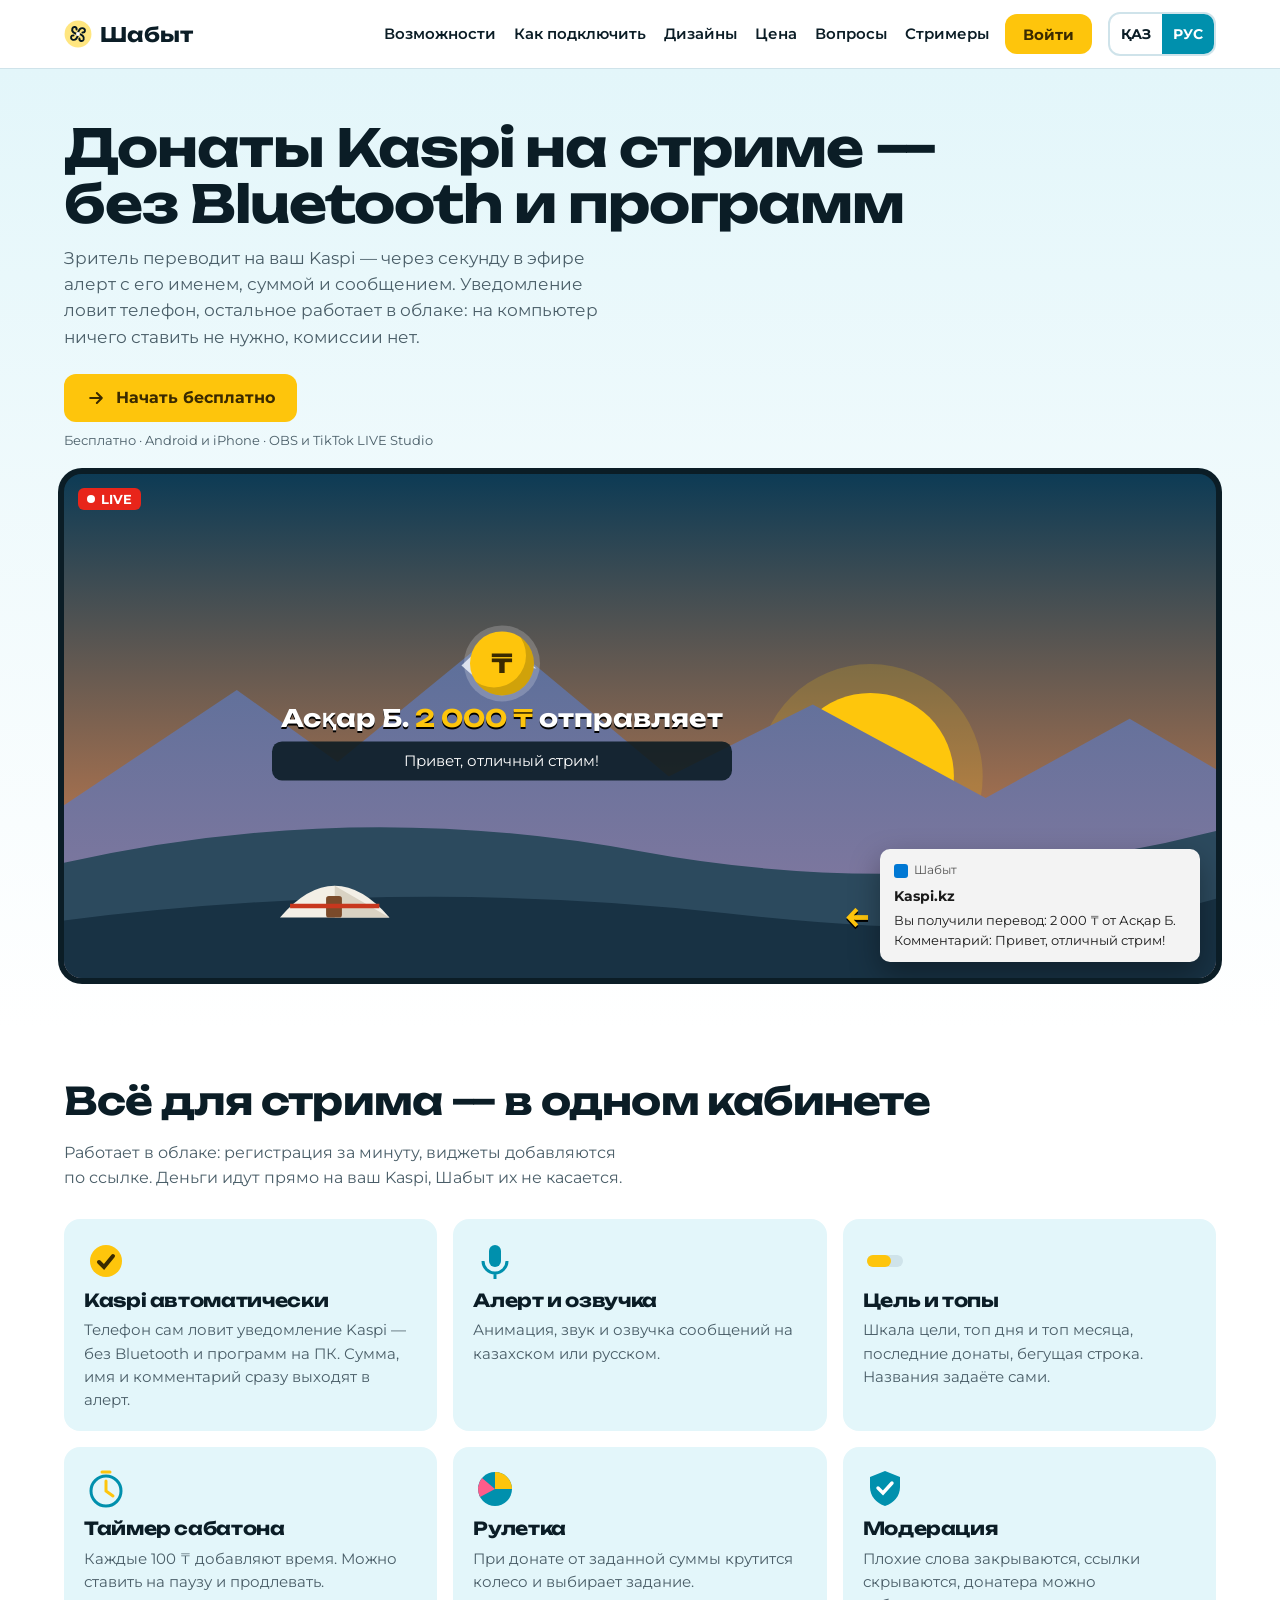
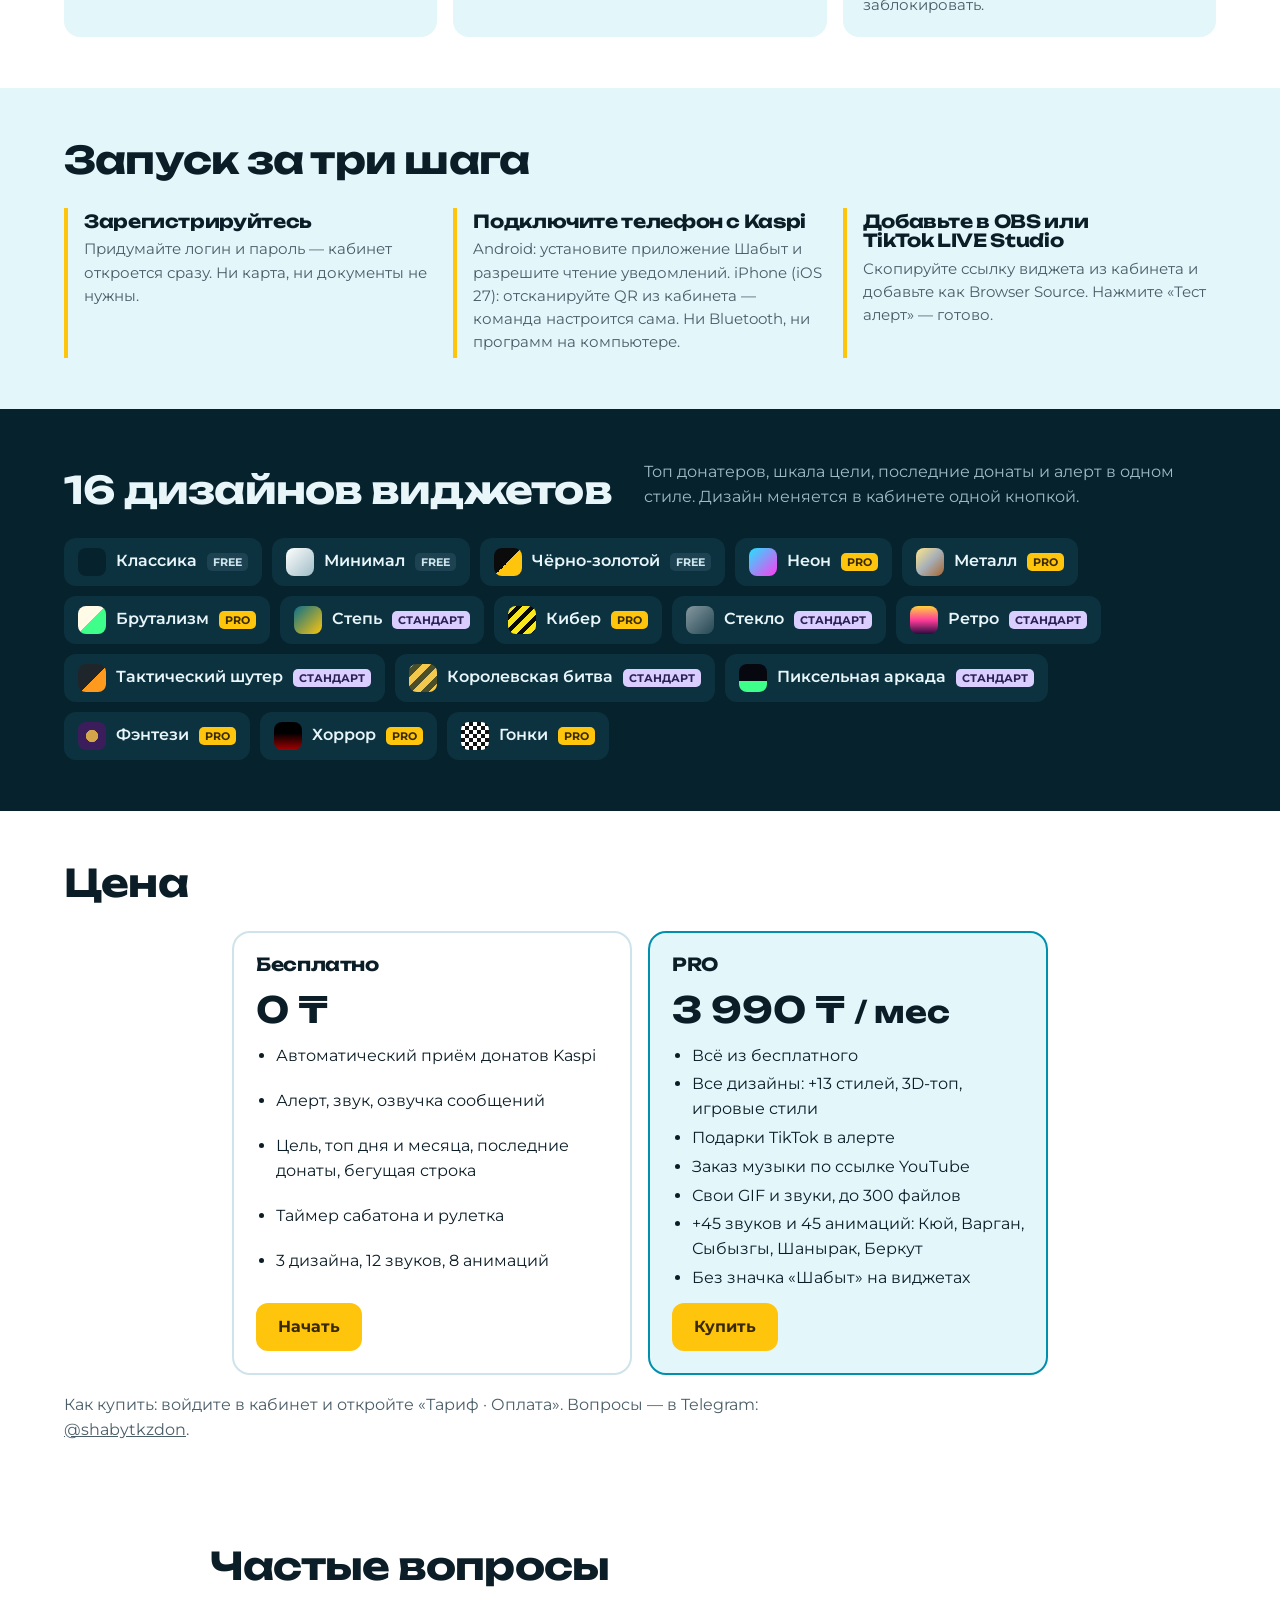
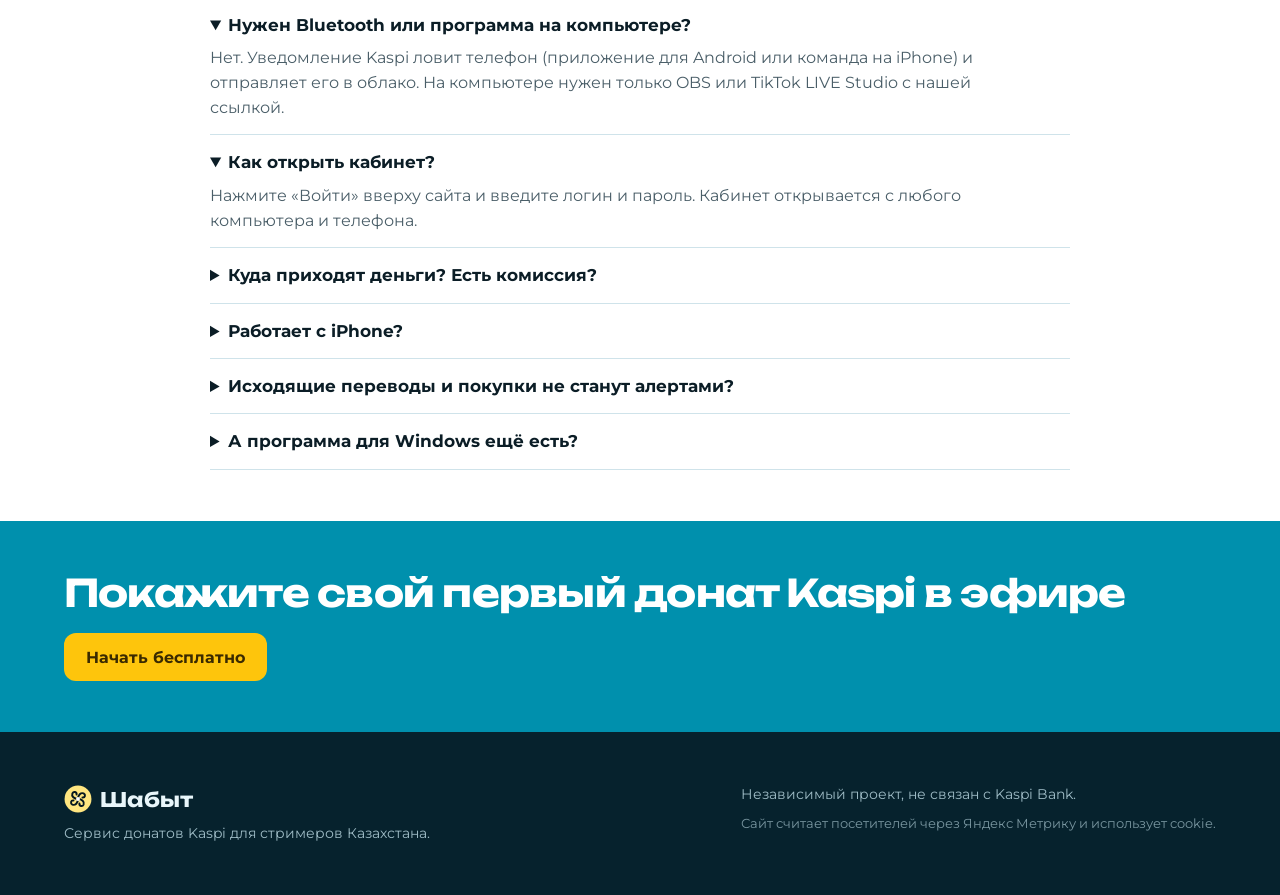
==== commit b502ab94: "Pricing: Free and PRO 3990 only" ====
--- a/index.html
+++ b/index.html
@@ -121,7 +121,7 @@
 @media(max-width:900px){.grid3{grid-template-columns:repeat(2,minmax(0,1fr))}.screen{aspect-ratio:16/9}}
 @media(max-width:600px){.grid3,.steps,.two{grid-template-columns:minmax(0,1fr)}.links{display:none}.screen{aspect-ratio:4/5}.toast{left:12px;right:12px;width:auto;font-size:12px}.flow{display:none}.alert{left:50%;top:32%;width:86%}}
 </style>
-<script type="application/ld+json">{"@context":"https://schema.org","@graph":[{"@type":"WebSite","@id":"https://shabytkzdon.com/#website","name":"Шабыт","alternateName":["Shabyt","shabytkzdon"],"url":"https://shabytkzdon.com/","inLanguage":["ru","kk"],"publisher":{"@id":"https://shabytkzdon.com/#org"}},{"@type":"Organization","@id":"https://shabytkzdon.com/#org","name":"Шабыт","alternateName":"Shabyt","url":"https://shabytkzdon.com/","logo":{"@type":"ImageObject","url":"https://shabytkzdon.com/icon-192.png","width":192,"height":192},"sameAs":["https://t.me/shabytkzdon"]},{"@type":"WebApplication","name":"Шабыт","alternateName":"Shabyt","url":"https://shabytkzdon.com/","applicationCategory":"MultimediaApplication","operatingSystem":"Windows, Android, iOS, Web","inLanguage":["ru","kk"],"description":"Донаты Kaspi на стриме: алерты с именем и сообщением, виджеты для OBS и TikTok LIVE Studio, топ донатеров, цель, заказ музыки, подарки TikTok.","image":"https://shabytkzdon.com/og.jpg","offers":[{"@type":"Offer","name":"Бесплатный","price":"0","priceCurrency":"KZT"},{"@type":"Offer","name":"Стандарт","price":"2990","priceCurrency":"KZT"},{"@type":"Offer","name":"PRO","price":"5990","priceCurrency":"KZT"}]}]}</script>
+<script type="application/ld+json">{"@context":"https://schema.org","@graph":[{"@type":"WebSite","@id":"https://shabytkzdon.com/#website","name":"Шабыт","alternateName":["Shabyt","shabytkzdon"],"url":"https://shabytkzdon.com/","inLanguage":["ru","kk"],"publisher":{"@id":"https://shabytkzdon.com/#org"}},{"@type":"Organization","@id":"https://shabytkzdon.com/#org","name":"Шабыт","alternateName":"Shabyt","url":"https://shabytkzdon.com/","logo":{"@type":"ImageObject","url":"https://shabytkzdon.com/icon-192.png","width":192,"height":192},"sameAs":["https://t.me/shabytkzdon"]},{"@type":"WebApplication","name":"Шабыт","alternateName":"Shabyt","url":"https://shabytkzdon.com/","applicationCategory":"MultimediaApplication","operatingSystem":"Windows, Android, iOS, Web","inLanguage":["ru","kk"],"description":"Донаты Kaspi на стриме: алерты с именем и сообщением, виджеты для OBS и TikTok LIVE Studio, топ донатеров, цель, заказ музыки, подарки TikTok.","image":"https://shabytkzdon.com/og.jpg","offers":[{"@type":"Offer","name":"Бесплатный","price":"0","priceCurrency":"KZT"},{"@type":"Offer","name":"PRO","price":"3990","priceCurrency":"KZT"}]}]}</script>
 <!-- Yandex.Metrika counter -->
 <script>
 (function(m,e,t,r,i,k,a){m[i]=m[i]||function(){(m[i].a=m[i].a||[]).push(arguments)};m[i].l=1*new Date();
@@ -210,10 +210,9 @@
 <section class="band" id="pricing">
   <div class="wrap">
     <div class="sec-h"><h2 data-t="pH">Бағасы</h2></div>
-    <div class="three">
+    <div class="three" style="grid-template-columns:repeat(auto-fit,minmax(260px,400px));justify-content:center">
       <div class="price"><h3 data-t="free">Тегін</h3><div class="num">0 ₸</div><ul data-t="freeL"><li>Kaspi донаттарын автоматты ұстау</li><li>Алерт, дыбыс, дауыспен оқу</li><li>Мақсат, күн және ай топтары, соңғы донаттар, жүгіртпе жол</li><li>Сабатон таймері және рулетка</li><li>3 дизайн, 12 дыбыс, 8 анимация</li></ul><a class="btn dlbtn" href="#" data-t="dlShort">Бастау</a></div>
-      <div class="price"><h3>Стандарт</h3><div class="num">2 990 ₸ <small data-t="mo">/ ай</small></div><ul data-t="stdL"><li>Тегіндегінің бәрі</li><li>+6 дизайн: Дала, Шыны, Ретро, Тактикалық шутер, Батл-рояль, Пиксель аркада</li><li>Өз GIF пен дыбыстарыңыз, 300 файлға дейін</li><li>+20 дыбыс және 20 анимация</li></ul><a class="btn ghost" href="/account/" data-t="buy">Сатып алу</a></div>
-      <div class="price best"><h3>PRO</h3><div class="num">5 990 ₸ <small data-t="mo2">/ ай</small></div><ul data-t="proL"><li>Стандарттағының бәрі</li><li>Музыкаға тапсырыс: YouTube сілтемесімен</li><li>+7 дизайн: Неон, Металл, Брутализм, Кибер, Фэнтези, Хоррор, Жарыс</li><li>+25 дыбыс және 25 анимация: Күй, Шаңқобыз, Сыбызғы, Шаңырақ, Бүркіт</li></ul><a class="btn" href="/account/" data-t="buy2">Сатып алу</a></div>
+      <div class="price best"><h3>PRO</h3><div class="num">3 990 ₸ <small data-t="mo2">/ ай</small></div><ul data-t="proL"><li>Тегіндегінің бәрі</li><li>Барлық дизайндар: +13 стиль, 3D топ, ойын стильдері</li><li>TikTok сыйлықтары алертте</li><li>Музыкаға тапсырыс: YouTube сілтемесімен</li><li>Өз GIF пен дыбыстарыңыз, 300 файлға дейін</li><li>+45 дыбыс және 45 анимация: Күй, Шаңқобыз, Сыбызғы, Шаңырақ, Бүркіт</li><li>Виджеттерде «Шабыт» белгісі жоқ</li></ul><a class="btn" href="/account/" data-t="buy2">Сатып алу</a></div>
     </div>
     <p class="buyNote" data-t="buyNote">Қалай сатып алуға болады: кабинетке кіріп, «Тариф · Төлем» бөлімін ашыңыз. Сұрақтар болса — Telegram: <a href="https://t.me/shabytkzdon" target="_blank" rel="noopener">@shabytkzdon</a>.</p>
   </div>
@@ -256,7 +255,7 @@
 s3h:'Добавьте в OBS или TikTok LIVE Studio',s3p:'Скопируйте ссылку виджета из кабинета и добавьте как Browser Source. Нажмите «Тест алерт» — готово.',
 dH:'16 дизайнов виджетов',dP:'Топ донатеров, шкала цели, последние донаты и алерт в одном стиле. Дизайн меняется в кабинете одной кнопкой.',
 pH:'Цена',free:'Бесплатно',freeL:'<li>Автоматический приём донатов Kaspi</li><li>Алерт, звук, озвучка сообщений</li><li>Цель, топ дня и месяца, последние донаты, бегущая строка</li><li>Таймер сабатона и рулетка</li><li>3 дизайна, 12 звуков, 8 анимаций</li>',dlShort:'Начать',
-mo:'/ мес',mo2:'/ мес',stdL:'<li>Всё из бесплатного</li><li>+6 дизайнов: Степь, Стекло, Ретро, Тактический шутер, Королевская битва, Пиксельная аркада</li><li>Свои GIF и звуки, до 300 файлов</li><li>+20 звуков и 20 анимаций</li>',proL:'<li>Всё из Стандарта</li><li>Заказ музыки по ссылке YouTube</li><li>+7 дизайнов: Неон, Металл, Брутализм, Кибер, Фэнтези, Хоррор, Гонки</li><li>+25 звуков и 25 анимаций: Кюй, Варган, Сыбызгы, Шанырак, Беркут</li>',buy:'Купить',buy2:'Купить',buyNote:'Как купить: войдите в кабинет и откройте «Тариф · Оплата». Вопросы — в Telegram: <a href="https://t.me/shabytkzdon" target="_blank" rel="noopener">@shabytkzdon</a>.',navP:'Цена',navLogin:'Войти',lgH:'Вход в кабинет',lgSub:'Регистрация не нужна: кабинет Шабыта находится в программе на вашем компьютере.',lgPcH:'На компьютере',lgPc:'Если Шабыт запущен, кабинет откроется сразу.',lgOpen:'Открыть кабинет',lgNo:'Нет программы? <a href="https://github.com/timabektimabekk-beep/shabyt-site/releases/latest/download/Shabyt-Windows.zip">Скачайте бесплатно</a> (Windows 10/11).',lgPhH:'На телефоне',lgPh1:'В кабинете на компьютере откройте страницу «Платёжный мост».',lgPh2:'В блоке «Управление с телефона» нажмите «Включить».',lgPh3:'Отсканируйте QR-код телефоном и введите PIN-код.',lgPhN:'Телефон и компьютер должны быть в одной сети Wi-Fi. Функция есть начиная с версии Шабыт 1.3.',navC:'Кабинет ↗',q6:'Как открыть кабинет?',a6:'Нажмите «Войти» вверху сайта и введите логин и пароль. Кабинет открывается с любого компьютера и телефона.',
+mo:'/ мес',mo2:'/ мес',stdL:'<li>Всё из бесплатного</li><li>+6 дизайнов: Степь, Стекло, Ретро, Тактический шутер, Королевская битва, Пиксельная аркада</li><li>Свои GIF и звуки, до 300 файлов</li><li>+20 звуков и 20 анимаций</li>',proL:'<li>Всё из бесплатного</li><li>Все дизайны: +13 стилей, 3D-топ, игровые стили</li><li>Подарки TikTok в алерте</li><li>Заказ музыки по ссылке YouTube</li><li>Свои GIF и звуки, до 300 файлов</li><li>+45 звуков и 45 анимаций: Кюй, Варган, Сыбызгы, Шанырак, Беркут</li><li>Без значка «Шабыт» на виджетах</li>',buy:'Купить',buy2:'Купить',buyNote:'Как купить: войдите в кабинет и откройте «Тариф · Оплата». Вопросы — в Telegram: <a href="https://t.me/shabytkzdon" target="_blank" rel="noopener">@shabytkzdon</a>.',navP:'Цена',navLogin:'Войти',lgH:'Вход в кабинет',lgSub:'Регистрация не нужна: кабинет Шабыта находится в программе на вашем компьютере.',lgPcH:'На компьютере',lgPc:'Если Шабыт запущен, кабинет откроется сразу.',lgOpen:'Открыть кабинет',lgNo:'Нет программы? <a href="https://github.com/timabektimabekk-beep/shabyt-site/releases/latest/download/Shabyt-Windows.zip">Скачайте бесплатно</a> (Windows 10/11).',lgPhH:'На телефоне',lgPh1:'В кабинете на компьютере откройте страницу «Платёжный мост».',lgPh2:'В блоке «Управление с телефона» нажмите «Включить».',lgPh3:'Отсканируйте QR-код телефоном и введите PIN-код.',lgPhN:'Телефон и компьютер должны быть в одной сети Wi-Fi. Функция есть начиная с версии Шабыт 1.3.',navC:'Кабинет ↗',q6:'Как открыть кабинет?',a6:'Нажмите «Войти» вверху сайта и введите логин и пароль. Кабинет открывается с любого компьютера и телефона.',
 qH:'Частые вопросы',q1:'Нужен Bluetooth или программа на компьютере?',a1:'Нет. Уведомление Kaspi ловит телефон (приложение для Android или команда на iPhone) и отправляет его в облако. На компьютере нужен только OBS или TikTok LIVE Studio с нашей ссылкой.',
 q2:'Куда приходят деньги? Есть комиссия?',a2:'Зритель переводит прямо на ваш Kaspi. Шабыт не касается денег, только читает уведомление и показывает алерт. Комиссии нет.',
 q3:'Работает с iPhone?',a3:'Да, на iOS 27 и новее. Сканируете QR из кабинета камерой, добавляете команду — уведомления Kaspi сами уходят в Шабыт.',
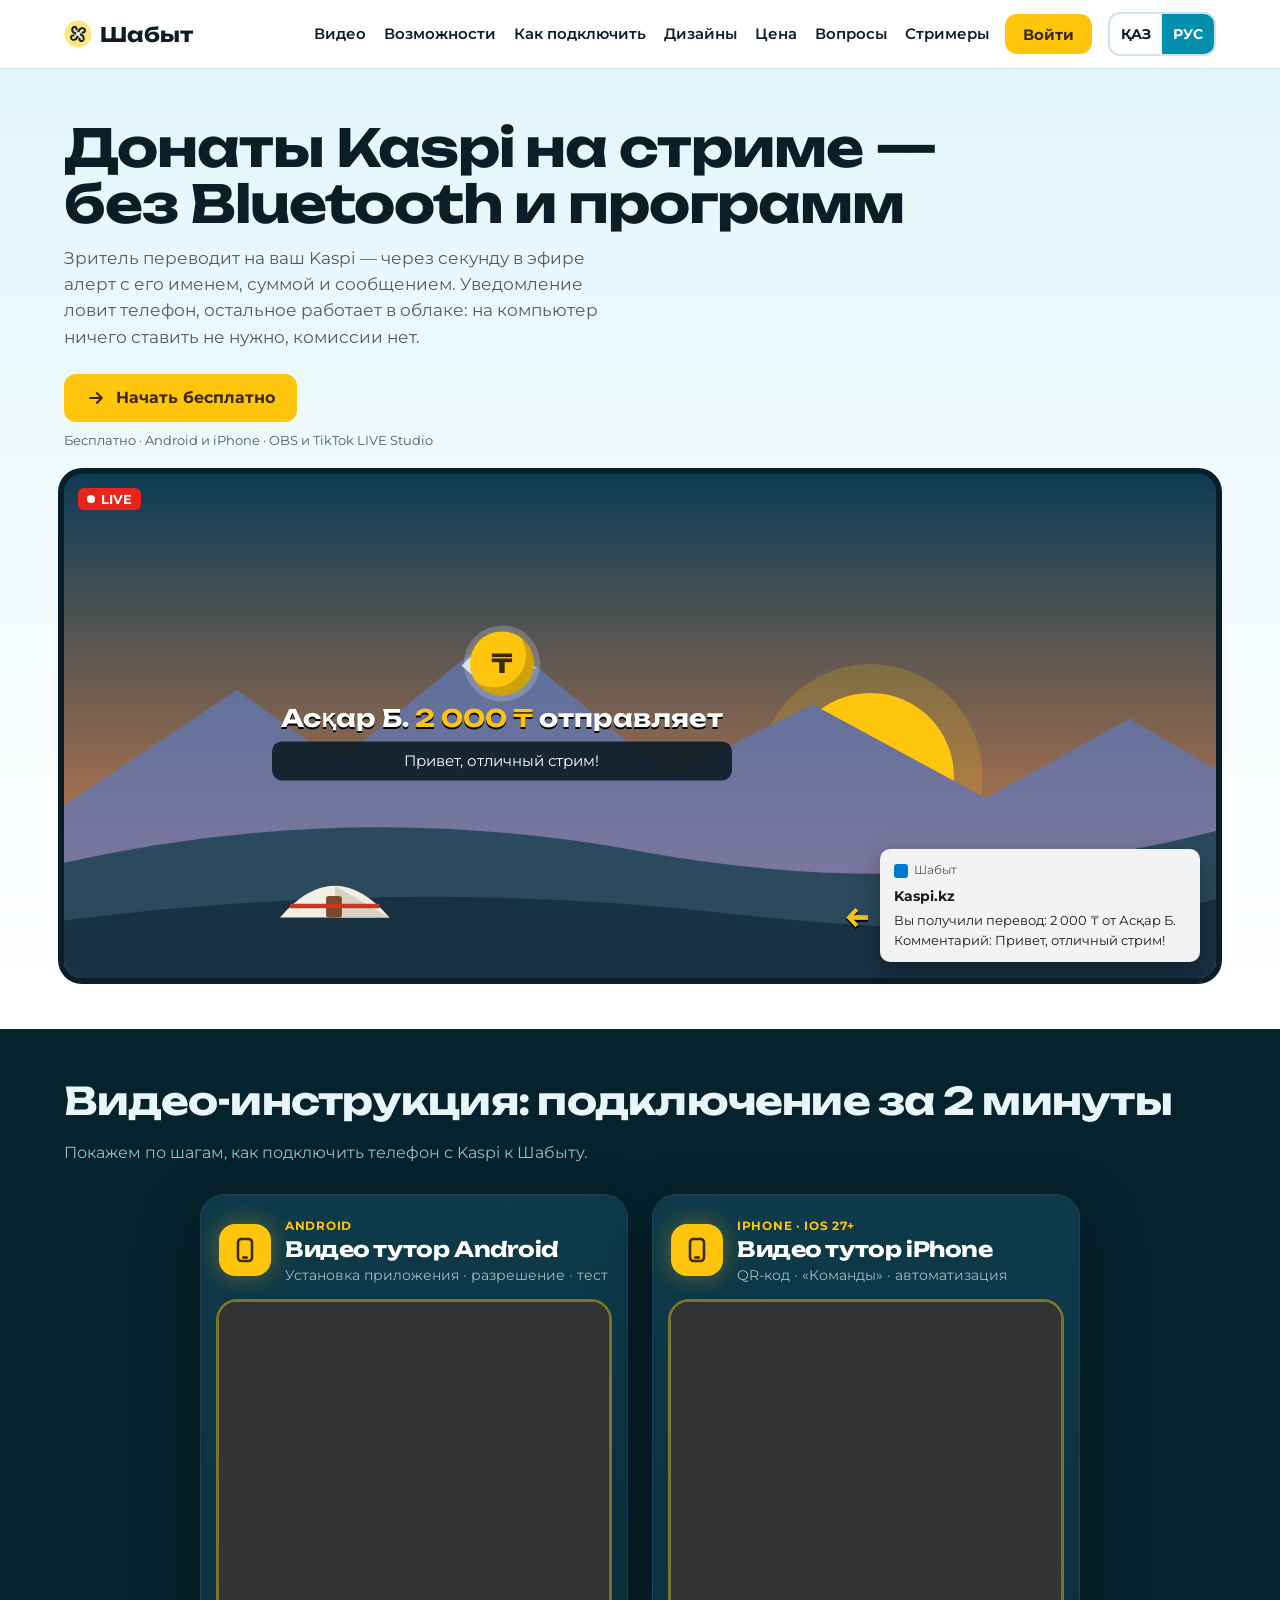
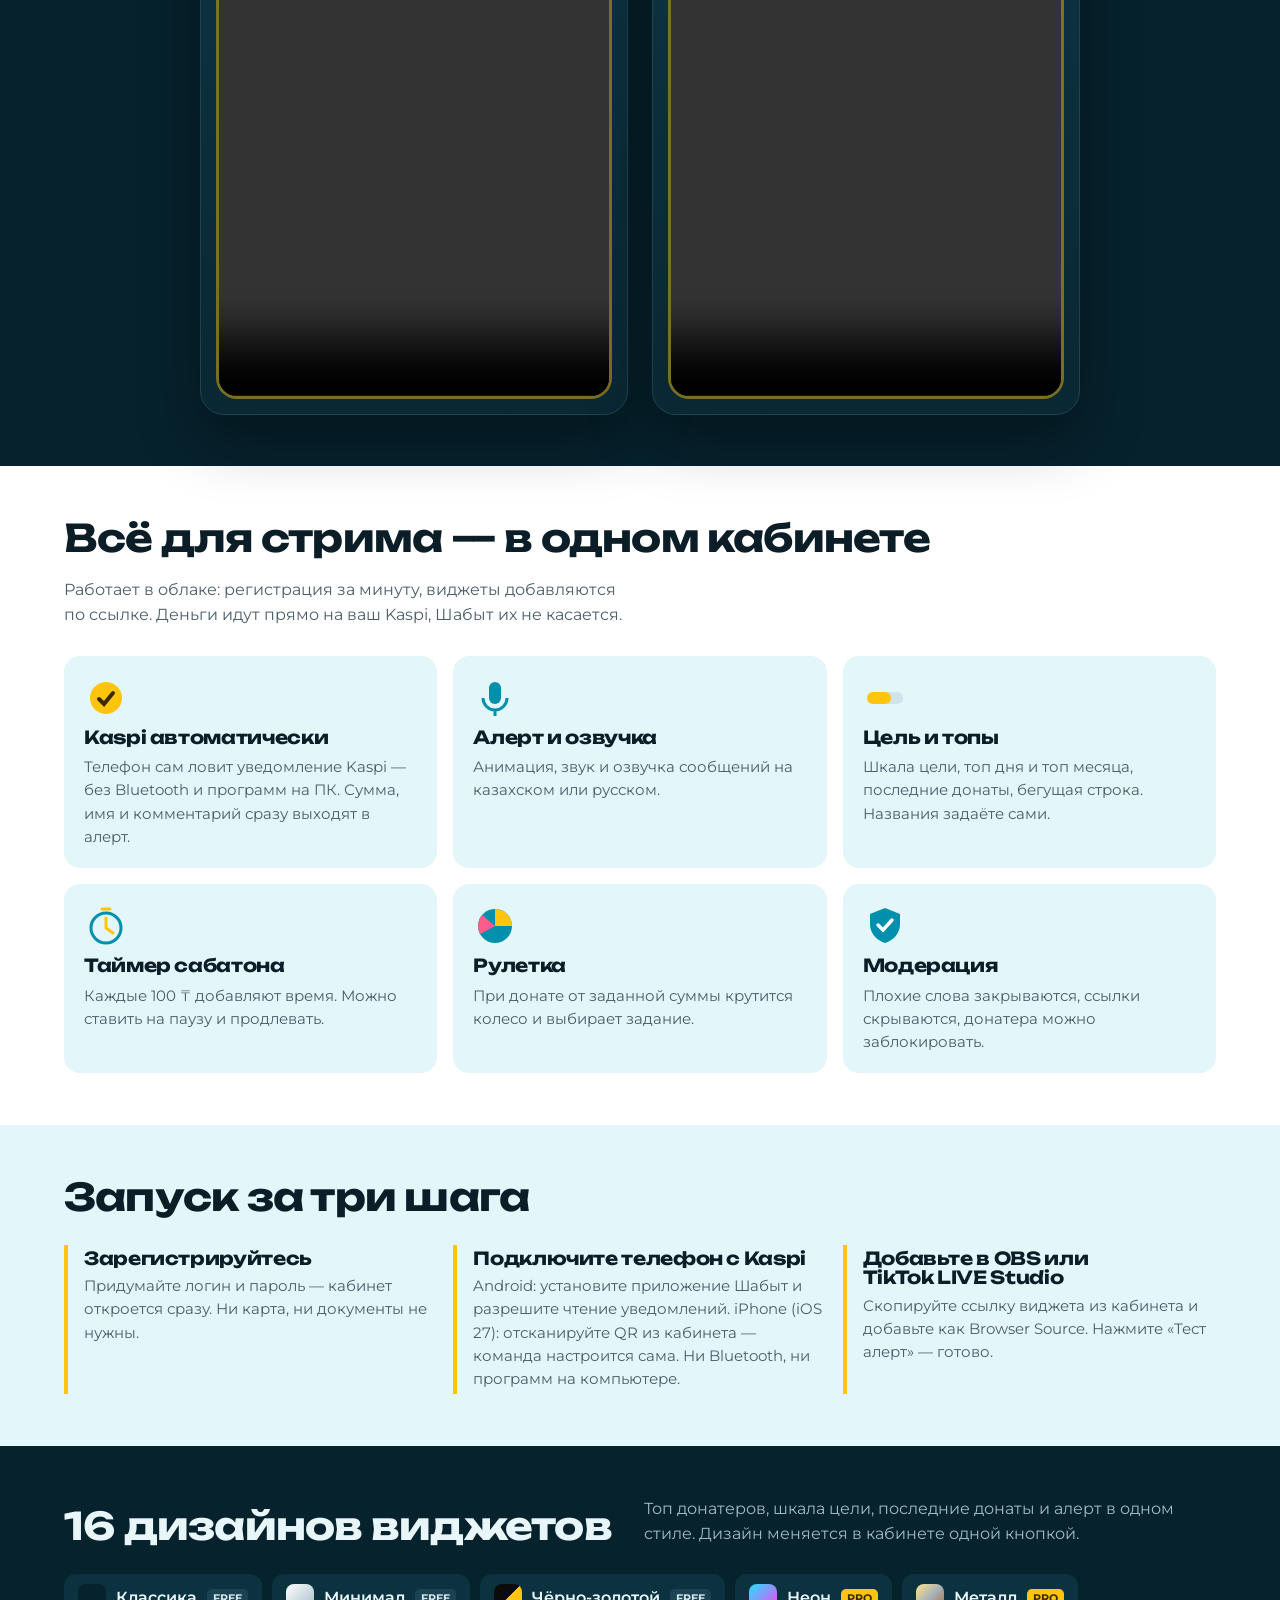
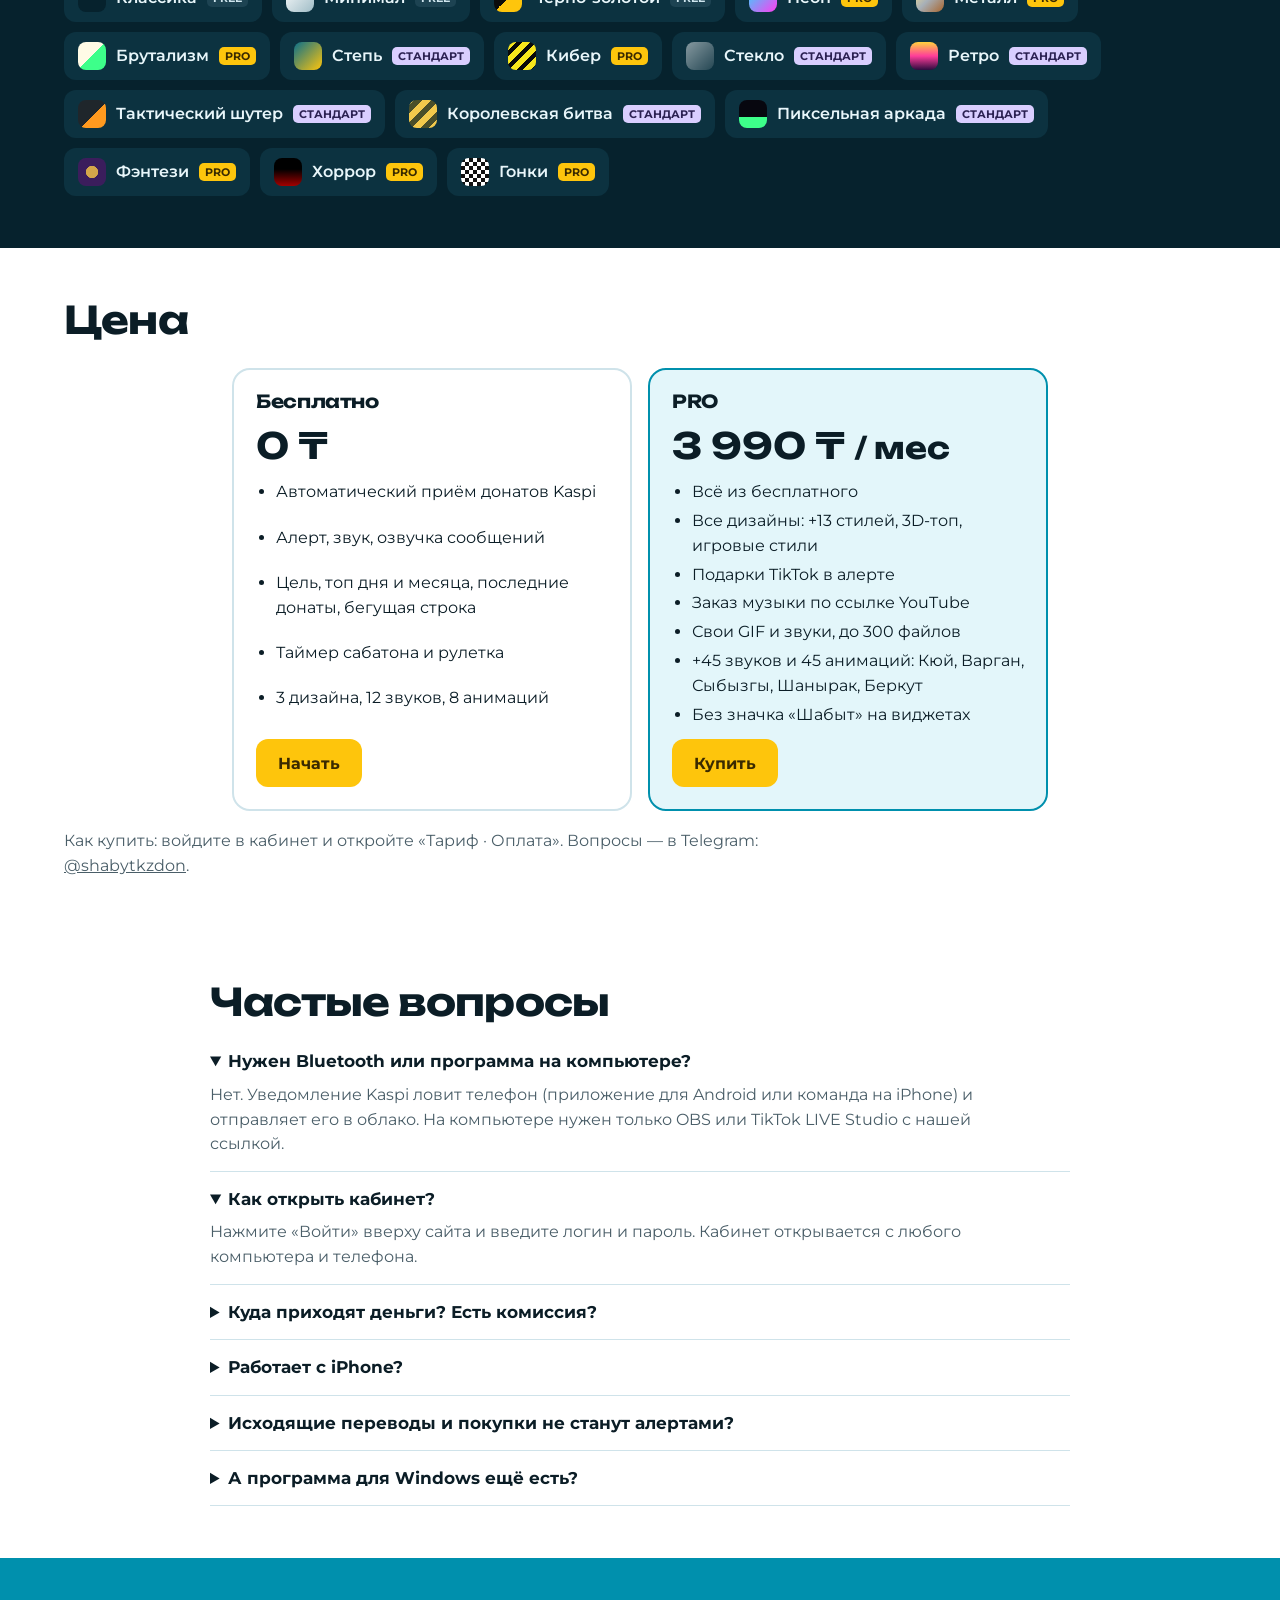
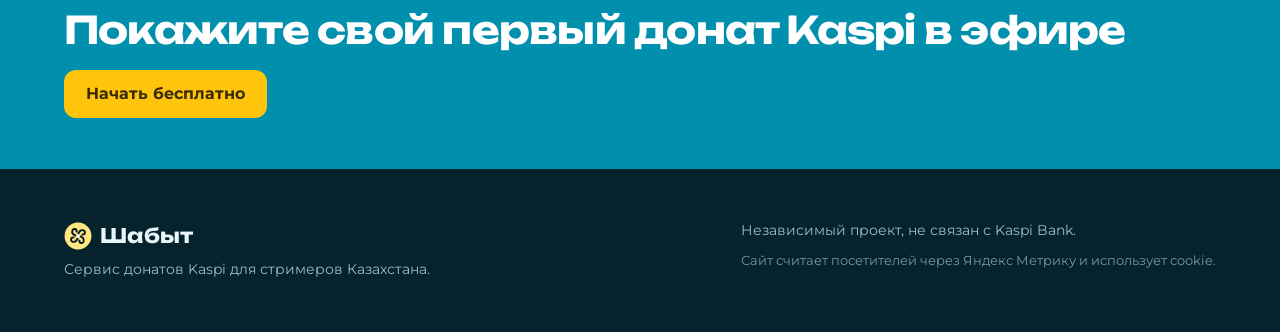
==== commit 0fccfd8b: "Home: video tutorials for Android and iPhone" ====
--- a/index.html
+++ b/index.html
@@ -88,6 +88,17 @@
 .step{border-left:4px solid var(--gold);padding:4px 0 4px 16px}
 .step p{color:var(--mute);font-size:15px;margin-top:6px}
 .dark{background:var(--deep);color:#e8f6fa}
+.vids{display:grid;grid-template-columns:repeat(2,minmax(0,1fr));gap:24px;max-width:880px;margin:0 auto}
+.vcard{background:linear-gradient(180deg,#0e3a4a,#0a2733);border:1px solid #1d4352;border-radius:24px;padding:18px;display:flex;flex-direction:column;gap:16px;box-shadow:0 24px 60px rgba(0,0,0,.35)}
+.vhead{display:flex;gap:14px;align-items:center}
+.vos{width:52px;height:52px;border-radius:16px;display:grid;place-items:center;flex:none;background:var(--gold);color:var(--goldi);box-shadow:0 0 24px rgba(254,197,12,.35)}
+.vos svg{width:28px;height:28px}
+.vlab{display:inline-block;font:700 12px Montserrat;letter-spacing:.06em;text-transform:uppercase;color:var(--gold);margin-bottom:4px}
+.vcard h3{font-size:clamp(17px,1.8vw,21px);color:#fff}
+.vcard p{color:#9fbcc6;font-size:14px;margin-top:4px}
+.vbox{border-radius:18px;overflow:hidden;box-shadow:0 0 0 3px rgba(254,197,12,.45);background:#061820}
+.vbox video{display:block;width:100%;aspect-ratio:9/16;background:#061820}
+@media(max-width:600px){.vids{grid-template-columns:minmax(0,1fr);max-width:420px}}
 .dark .sec-h p{color:#9fbcc6}
 .chips{display:flex;flex-wrap:wrap;gap:10px}
 .chip{display:flex;align-items:center;gap:10px;padding:10px 14px;border-radius:12px;background:#0c3240;font-weight:600}
@@ -138,7 +149,7 @@
 <nav class="nav band">
   <div class="wrap">
     <a class="logo" href="#top"><i></i>Шабыт</a>
-    <div class="links"><a href="#features" data-t="navF">Мүмкіндіктер</a><a href="#how" data-t="navH">Қалай қосамын</a><a href="#designs" data-t="navD">Дизайндар</a><a href="#pricing" data-t="navP">Бағасы</a><a href="#faq" data-t="navQ">Сұрақтар</a><a href="/streamers/" data-t="navS">Стримерлер</a></div>
+    <div class="links"><a href="#video" data-t="navV">Видео</a><a href="#features" data-t="navF">Мүмкіндіктер</a><a href="#how" data-t="navH">Қалай қосамын</a><a href="#designs" data-t="navD">Дизайндар</a><a href="#pricing" data-t="navP">Бағасы</a><a href="#faq" data-t="navQ">Сұрақтар</a><a href="/streamers/" data-t="navS">Стримерлер</a></div>
     <a class="btn loginb" id="loginB" data-t="navLogin" href="/account/">Кіру</a>
     <div class="lang" role="group" aria-label="Тіл / Язык"><button type="button" data-lang="kk" aria-pressed="false">ҚАЗ</button><button type="button" data-lang="ru" aria-pressed="true">РУС</button></div>
   </div>
@@ -182,6 +193,13 @@
   </div>
 </header>
 
+<section class="band dark" id="video">
+  <div class="wrap">
+    <div class="sec-h"><h2 data-t="vdH">Видео-нұсқаулық: 2 минутта қосыңыз</h2><p data-t="vdP">Kaspi тұрған телефонды Шабытқа қалай қосу керегін қадам-қадаммен көрсетеміз.</p></div>
+    <div class="vids"><article class="vcard"><div class="vhead"><span class="vos"><svg viewBox="0 0 24 24" fill="none" stroke="currentColor" stroke-width="2.2" stroke-linecap="round" stroke-linejoin="round" aria-hidden="true"><rect x="6" y="2.5" width="12" height="19" rx="3"/><path d="M10.5 18.5h3"/></svg></span><div><span class="vlab">Android</span><h3 data-t="vdA">Видео тутор Android</h3><p data-t="vdAs">Қосымшаны орнату · рұқсат беру · тест</p></div></div><div class="vbox"><video controls playsinline preload="metadata" src="/video/Shabyt-android-tutorial.mp4#t=0.1" aria-label="Видео тутор Android"></video></div></article><article class="vcard"><div class="vhead"><span class="vos"><svg viewBox="0 0 24 24" fill="none" stroke="currentColor" stroke-width="2.2" stroke-linecap="round" stroke-linejoin="round" aria-hidden="true"><rect x="6" y="2.5" width="12" height="19" rx="3"/><path d="M10.5 18.5h3"/></svg></span><div><span class="vlab">iPhone · iOS 27+</span><h3 data-t="vdI">Видео тутор iPhone</h3><p data-t="vdIs">QR-код · «Команды» · автоматизация</p></div></div><div class="vbox"><video controls playsinline preload="metadata" src="/video/Shabyt-iphone-tutorial.mp4#t=0.1" aria-label="Видео тутор iPhone"></video></div></article></div>
+  </div>
+</section>
+
 <section class="band" id="features">
   <div class="wrap">
     <div class="sec-h"><h2 data-t="fH">Стримге керектің бәрі бір кабинетте</h2><p data-t="fP">Бұлтта жұмыс істейді: бір минутта тіркеліп, виджеттерді сілтемемен қосасыз. Ақша тікелей сіздің Kaspi-іңізге түседі, Шабыт оған тимейді.</p></div>
@@ -250,6 +268,7 @@
 h1:'Донаты Kaspi на стриме — без Bluetooth и программ',lead:'Зритель переводит на ваш Kaspi — через секунду в эфире алерт с его именем, суммой и сообщением. Уведомление ловит телефон, остальное работает в облаке: на компьютер ничего ставить не нужно, комиссии нет.',
 dl:'Начать бесплатно',dlNote:'Бесплатно · Android и iPhone · OBS и TikTok LIVE Studio',sent:'отправляет',amsg:'Привет, отличный стрим!',phoneLink:'Шабыт',tText:'Вы получили перевод: 2 000 ₸ от Асқар Б. Комментарий: Привет, отличный стрим!',
 fH:'Всё для стрима — в одном кабинете',fP:'Работает в облаке: регистрация за минуту, виджеты добавляются по ссылке. Деньги идут прямо на ваш Kaspi, Шабыт их не касается.',
+vdH:'Видео-инструкция: подключение за 2 минуты',vdP:'Покажем по шагам, как подключить телефон с Kaspi к Шабыту.',vdA:'Видео тутор Android',vdAs:'Установка приложения · разрешение · тест',vdI:'Видео тутор iPhone',vdIs:'QR-код · «Команды» · автоматизация',navV:'Видео',
 hH:'Запуск за три шага',s1h:'Зарегистрируйтесь',s1p:'Придумайте логин и пароль — кабинет откроется сразу. Ни карта, ни документы не нужны.',
 s2h:'Подключите телефон с Kaspi',s2p:'Android: установите приложение Шабыт и разрешите чтение уведомлений. iPhone (iOS 27): отсканируйте QR из кабинета — команда настроится сама. Ни Bluetooth, ни программ на компьютере.',
 s3h:'Добавьте в OBS или TikTok LIVE Studio',s3p:'Скопируйте ссылку виджета из кабинета и добавьте как Browser Source. Нажмите «Тест алерт» — готово.',
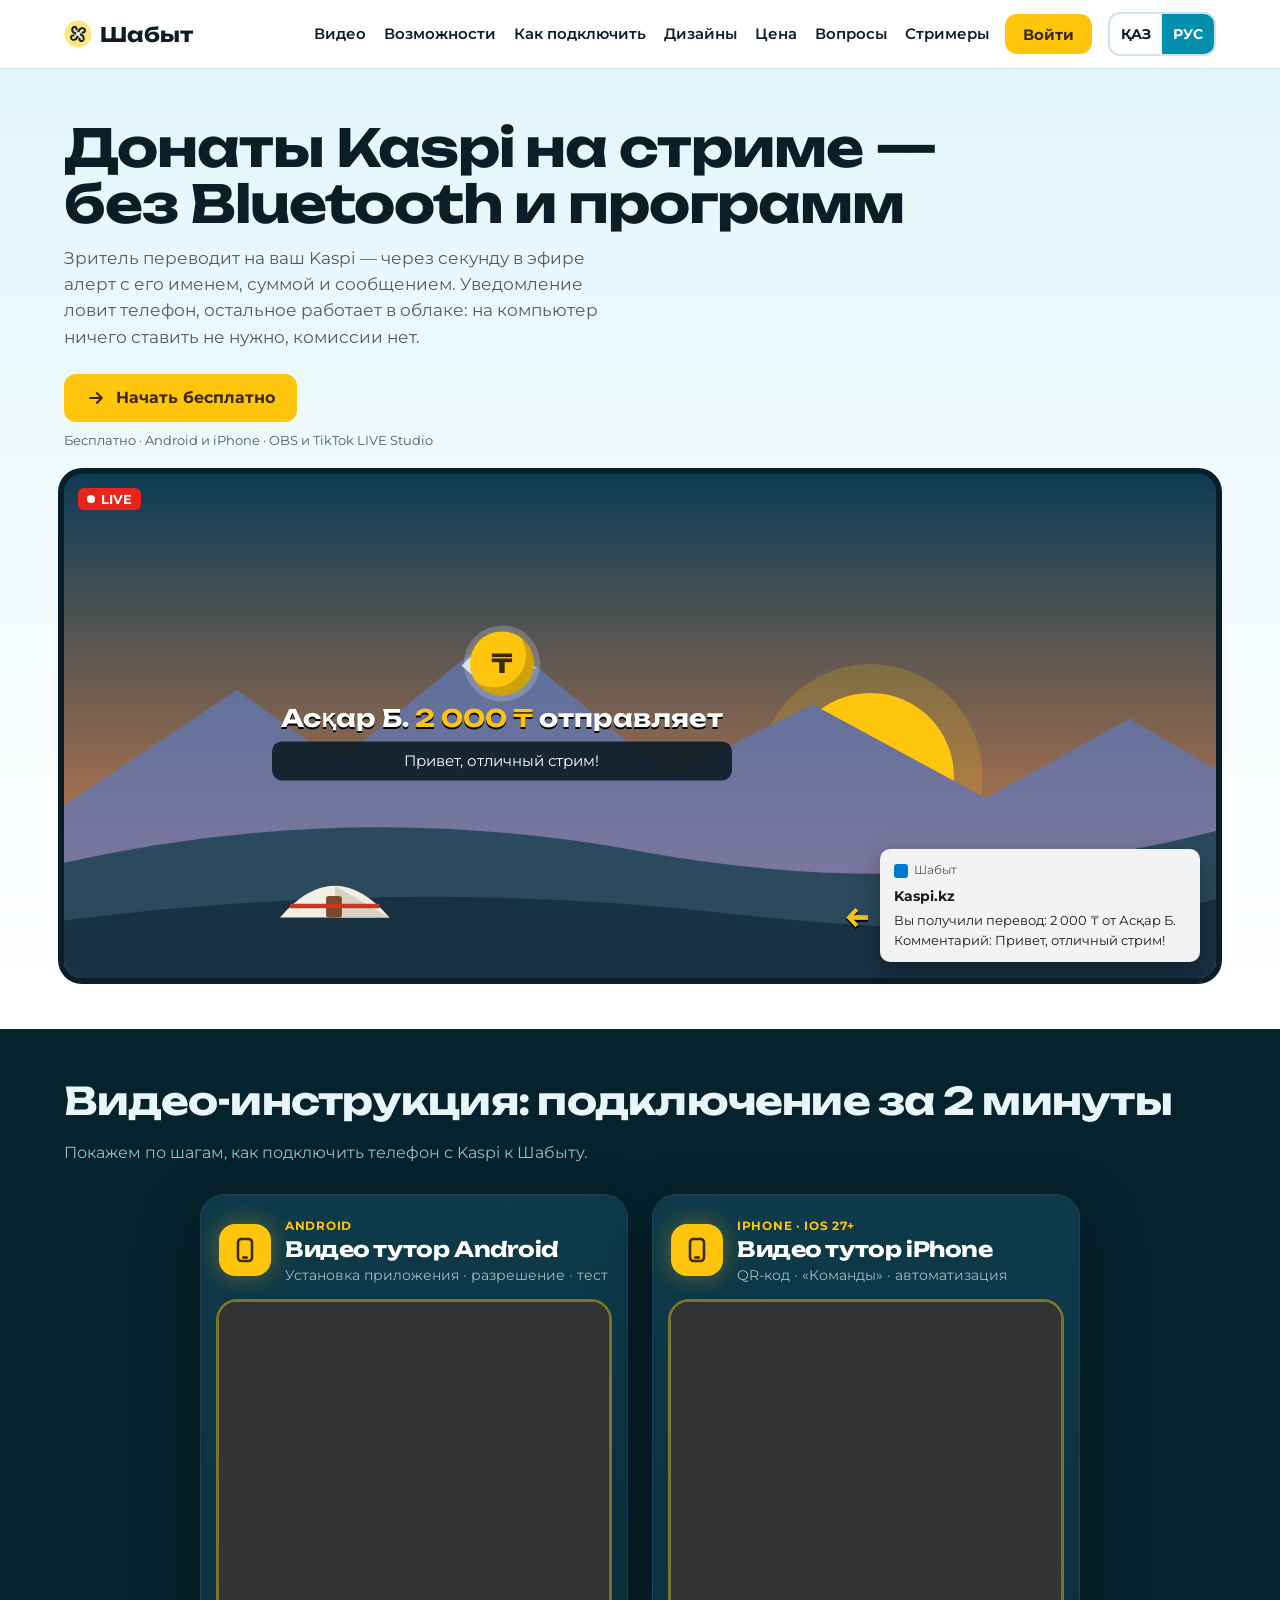
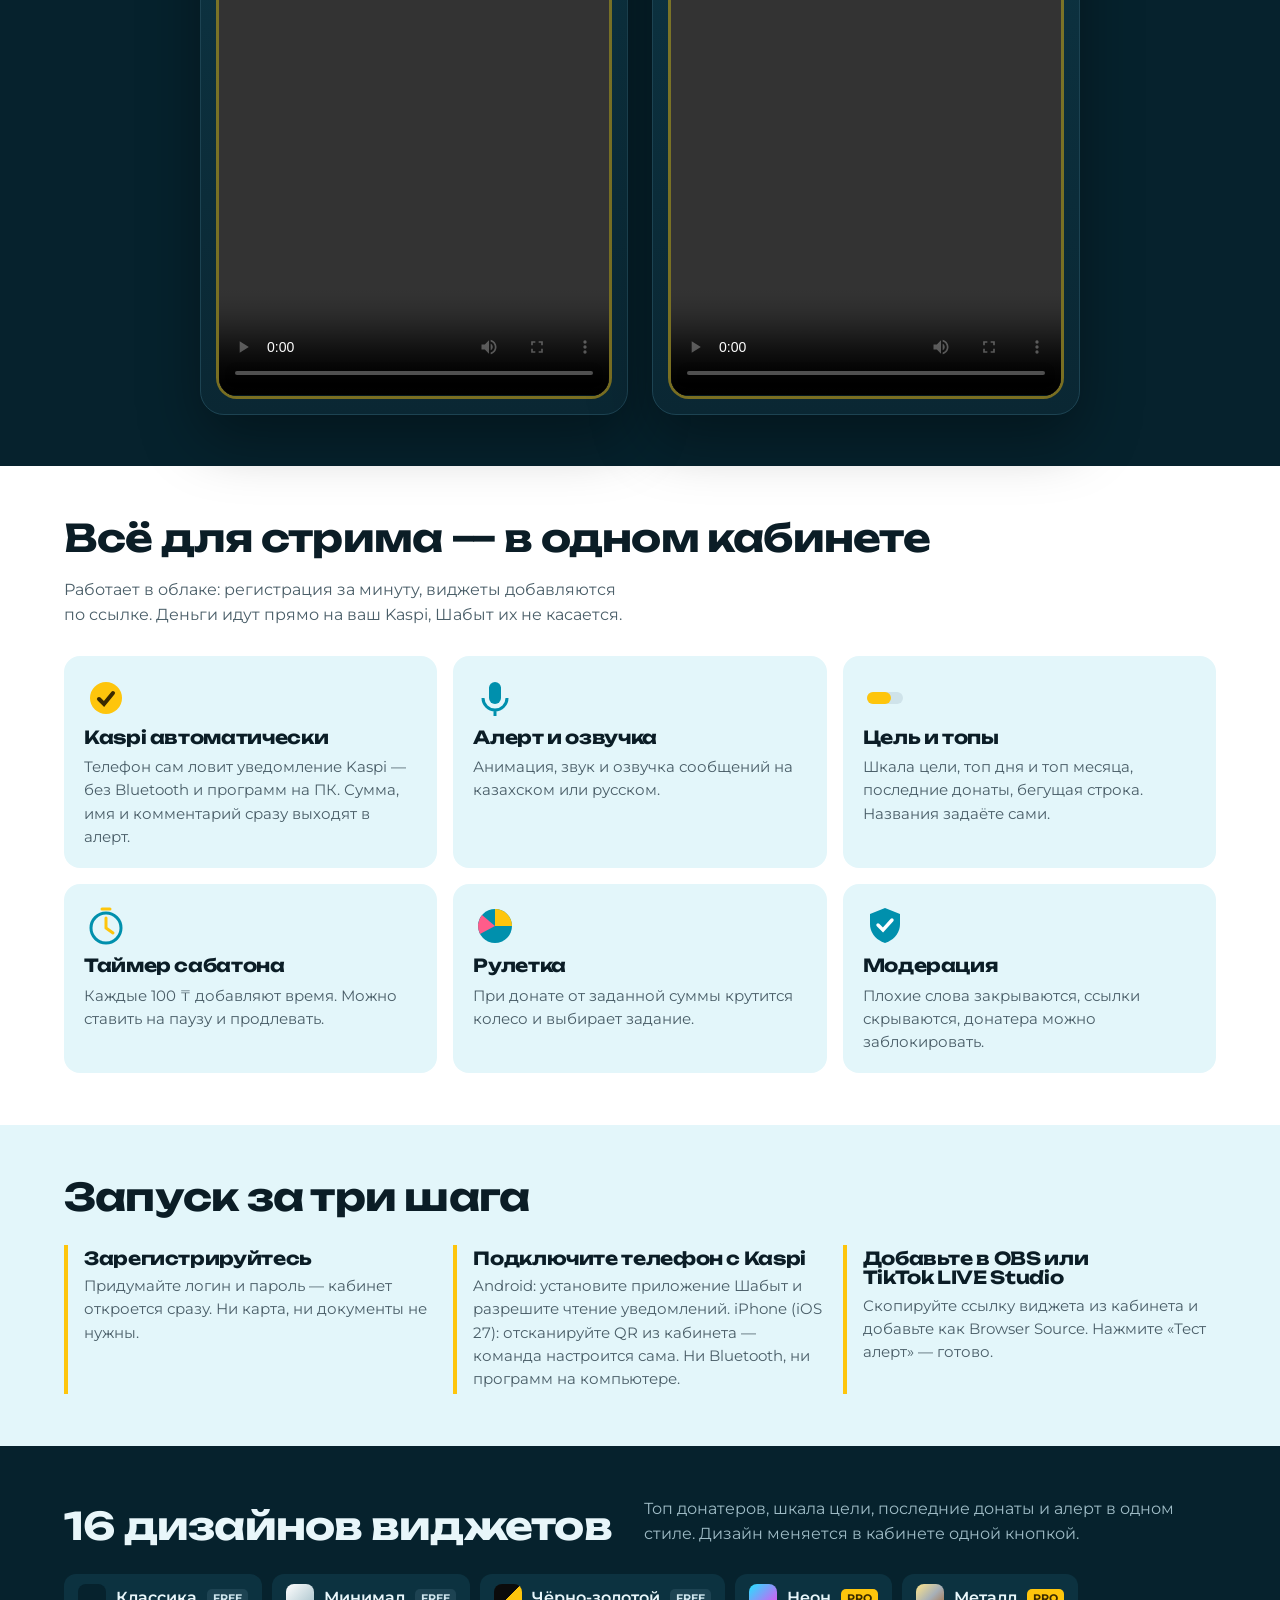
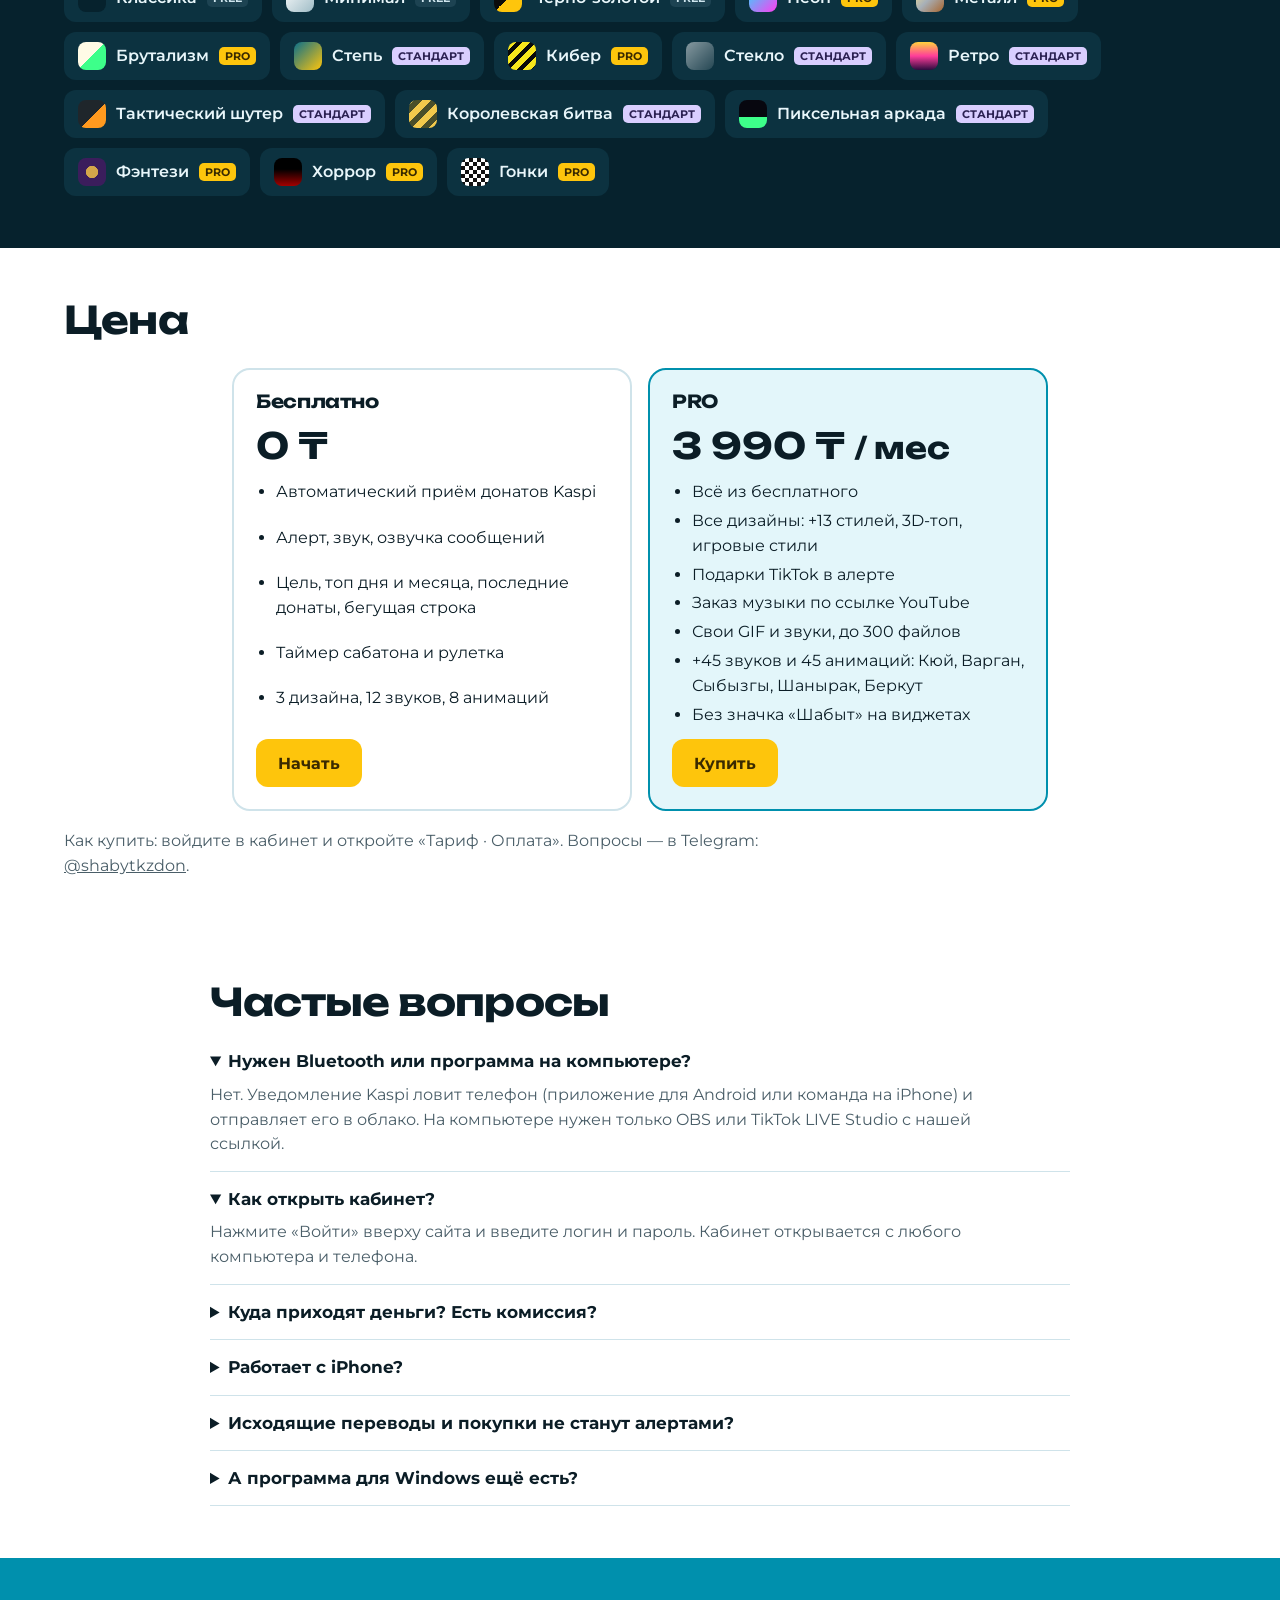
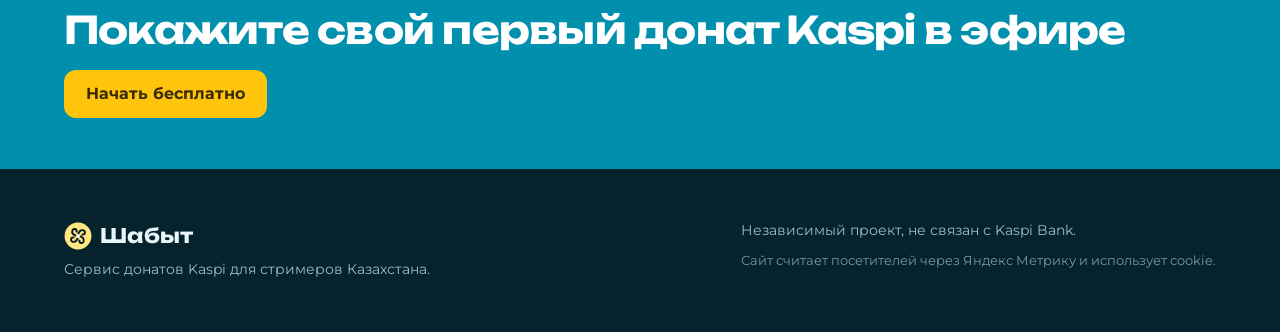
==== commit a5027336: "Home: bright cover frame for the video tutorials" ====
--- a/index.html
+++ b/index.html
@@ -196,7 +196,7 @@
 <section class="band dark" id="video">
   <div class="wrap">
     <div class="sec-h"><h2 data-t="vdH">Видео-нұсқаулық: 2 минутта қосыңыз</h2><p data-t="vdP">Kaspi тұрған телефонды Шабытқа қалай қосу керегін қадам-қадаммен көрсетеміз.</p></div>
-    <div class="vids"><article class="vcard"><div class="vhead"><span class="vos"><svg viewBox="0 0 24 24" fill="none" stroke="currentColor" stroke-width="2.2" stroke-linecap="round" stroke-linejoin="round" aria-hidden="true"><rect x="6" y="2.5" width="12" height="19" rx="3"/><path d="M10.5 18.5h3"/></svg></span><div><span class="vlab">Android</span><h3 data-t="vdA">Видео тутор Android</h3><p data-t="vdAs">Қосымшаны орнату · рұқсат беру · тест</p></div></div><div class="vbox"><video controls playsinline preload="metadata" src="/video/Shabyt-android-tutorial.mp4#t=0.1" aria-label="Видео тутор Android"></video></div></article><article class="vcard"><div class="vhead"><span class="vos"><svg viewBox="0 0 24 24" fill="none" stroke="currentColor" stroke-width="2.2" stroke-linecap="round" stroke-linejoin="round" aria-hidden="true"><rect x="6" y="2.5" width="12" height="19" rx="3"/><path d="M10.5 18.5h3"/></svg></span><div><span class="vlab">iPhone · iOS 27+</span><h3 data-t="vdI">Видео тутор iPhone</h3><p data-t="vdIs">QR-код · «Команды» · автоматизация</p></div></div><div class="vbox"><video controls playsinline preload="metadata" src="/video/Shabyt-iphone-tutorial.mp4#t=0.1" aria-label="Видео тутор iPhone"></video></div></article></div>
+    <div class="vids"><article class="vcard"><div class="vhead"><span class="vos"><svg viewBox="0 0 24 24" fill="none" stroke="currentColor" stroke-width="2.2" stroke-linecap="round" stroke-linejoin="round" aria-hidden="true"><rect x="6" y="2.5" width="12" height="19" rx="3"/><path d="M10.5 18.5h3"/></svg></span><div><span class="vlab">Android</span><h3 data-t="vdA">Видео тутор Android</h3><p data-t="vdAs">Қосымшаны орнату · рұқсат беру · тест</p></div></div><div class="vbox"><video controls playsinline preload="metadata" src="/video/Shabyt-android-tutorial.mp4#t=2.2" aria-label="Видео тутор Android"></video></div></article><article class="vcard"><div class="vhead"><span class="vos"><svg viewBox="0 0 24 24" fill="none" stroke="currentColor" stroke-width="2.2" stroke-linecap="round" stroke-linejoin="round" aria-hidden="true"><rect x="6" y="2.5" width="12" height="19" rx="3"/><path d="M10.5 18.5h3"/></svg></span><div><span class="vlab">iPhone · iOS 27+</span><h3 data-t="vdI">Видео тутор iPhone</h3><p data-t="vdIs">QR-код · «Команды» · автоматизация</p></div></div><div class="vbox"><video controls playsinline preload="metadata" src="/video/Shabyt-iphone-tutorial.mp4#t=2.2" aria-label="Видео тутор iPhone"></video></div></article></div>
   </div>
 </section>
 
@@ -300,5 +300,7 @@
 }
 </script>
 <script>(()=>{const d=document.getElementById('loginD');d.addEventListener('click',e=>{if(e.target===d||e.target.closest('[data-close]'))d.close()});if(location.hash==='#login')d.showModal()})();</script>
+<script>// the cards show a bright frame; playing starts from the very beginning
+document.querySelectorAll('#video video').forEach(v=>v.addEventListener('play',()=>{if(!v.dataset.s){v.dataset.s=1;v.currentTime=0}}));</script>
 </body>
 </html>
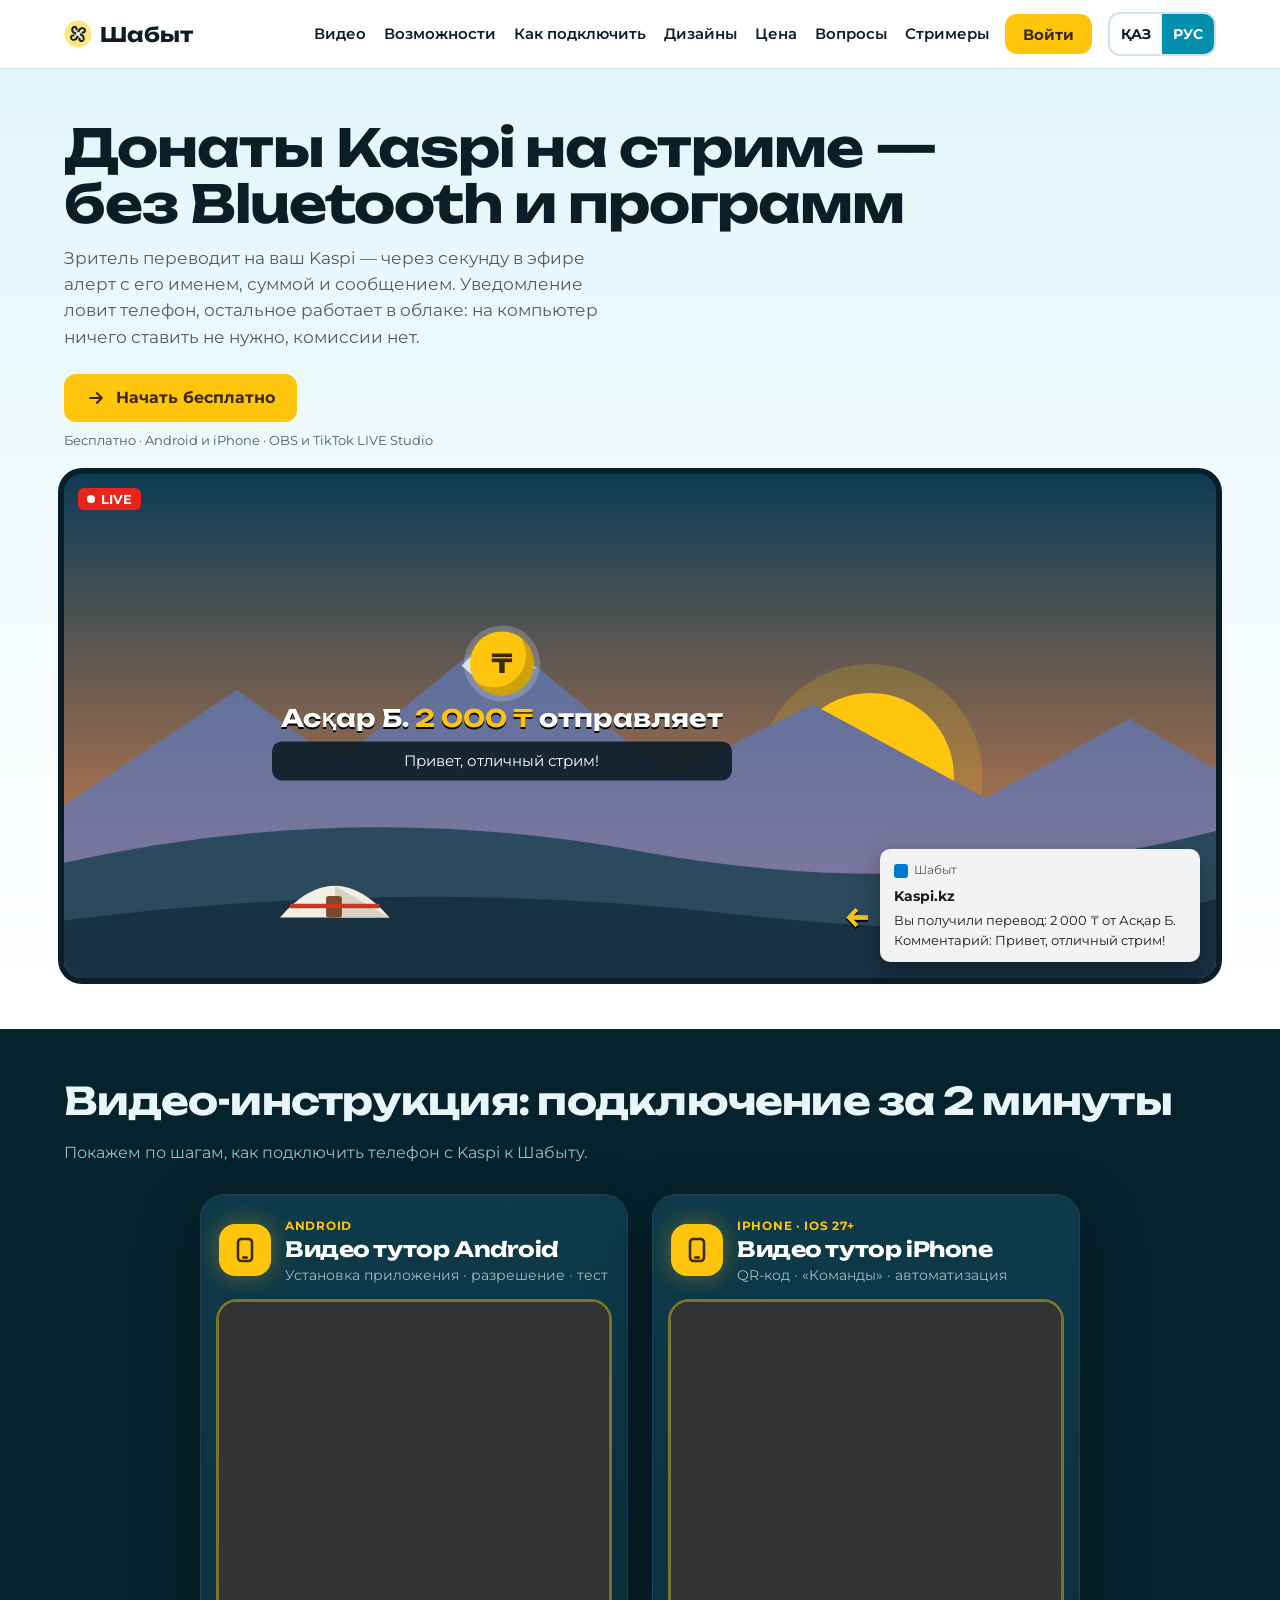
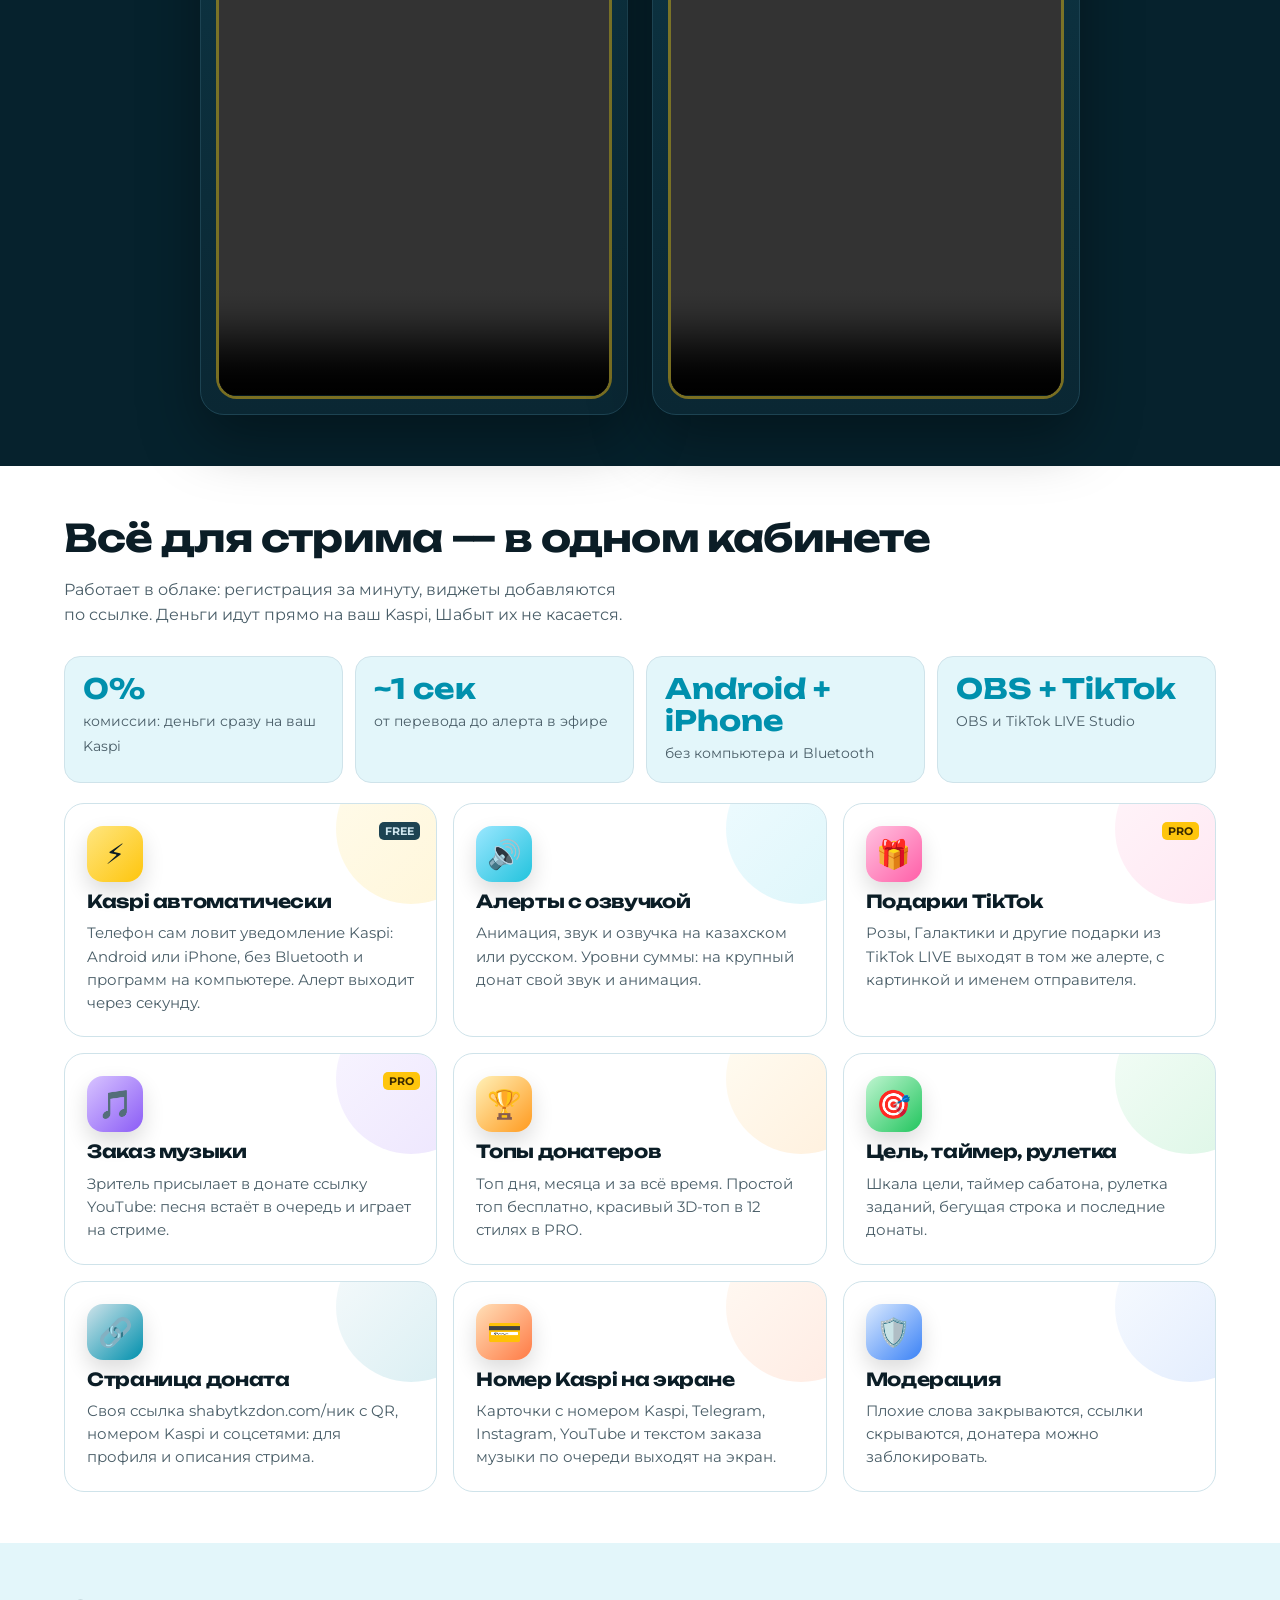
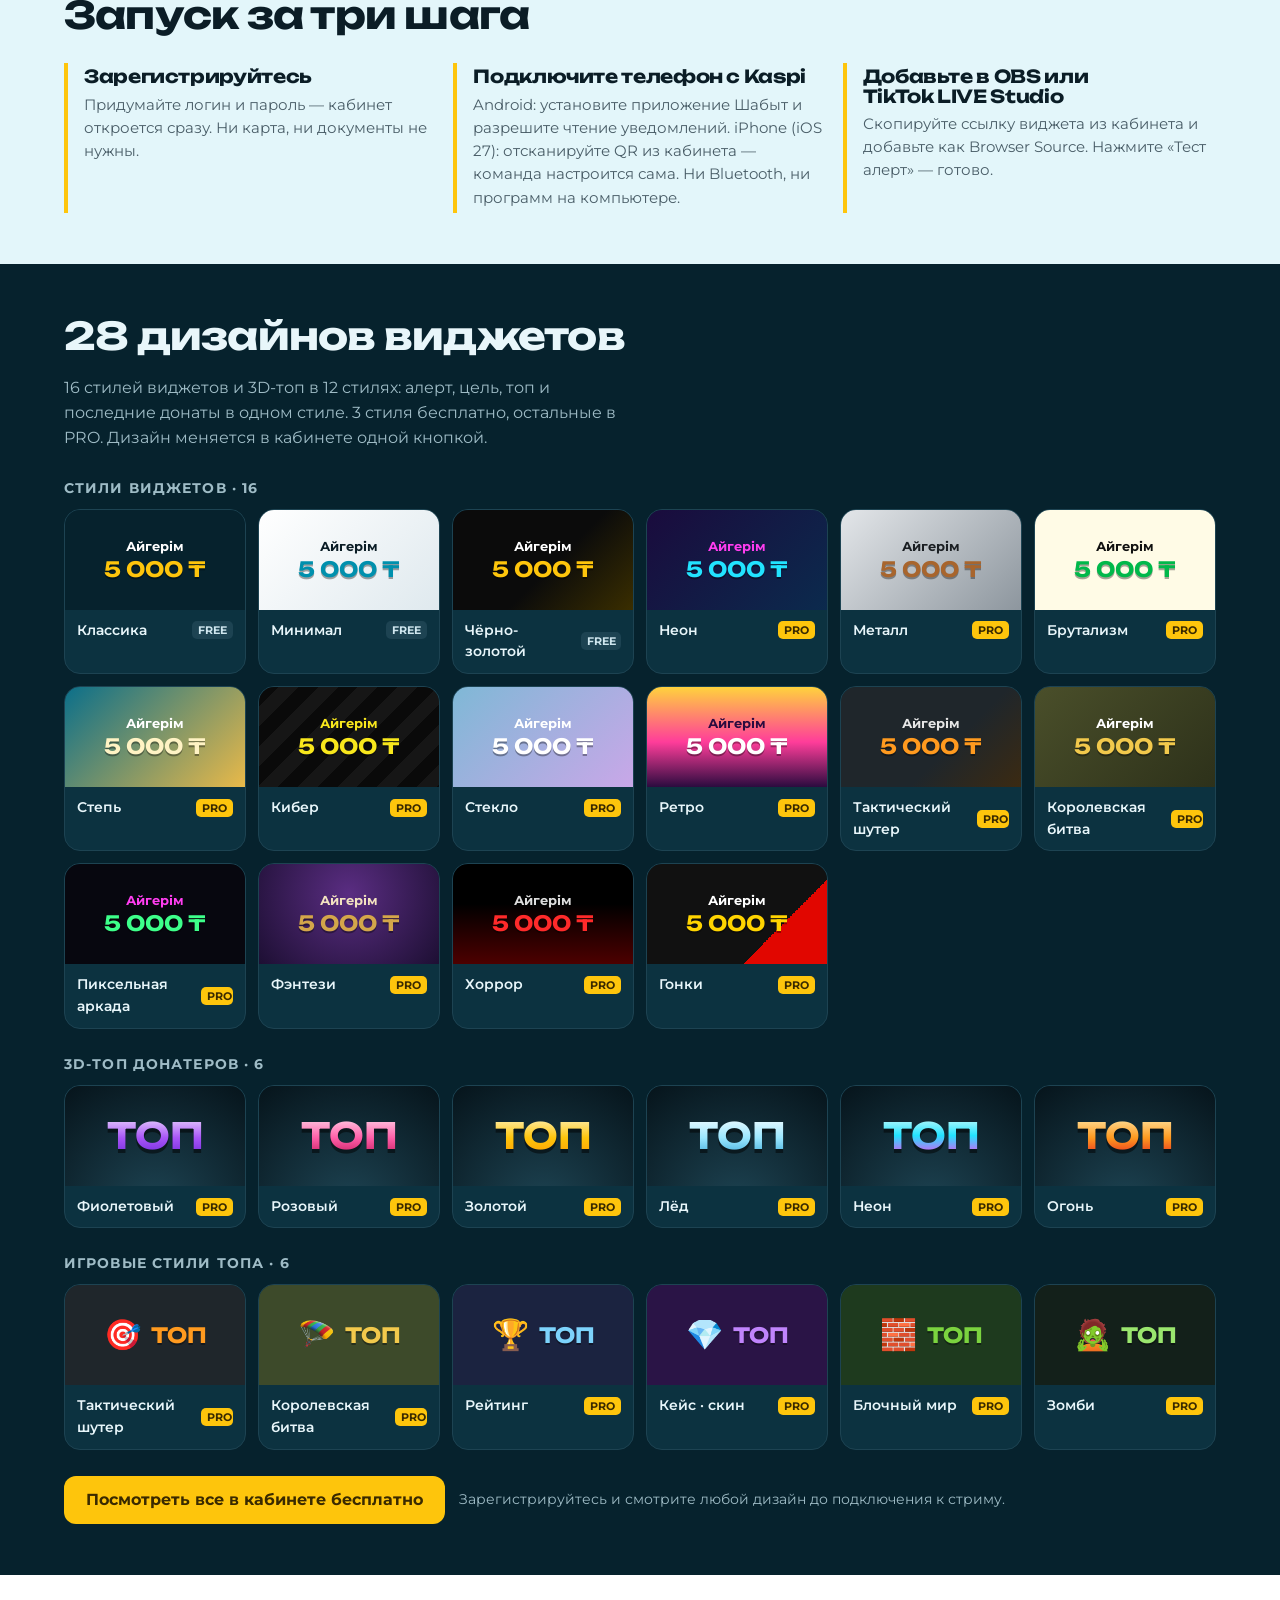
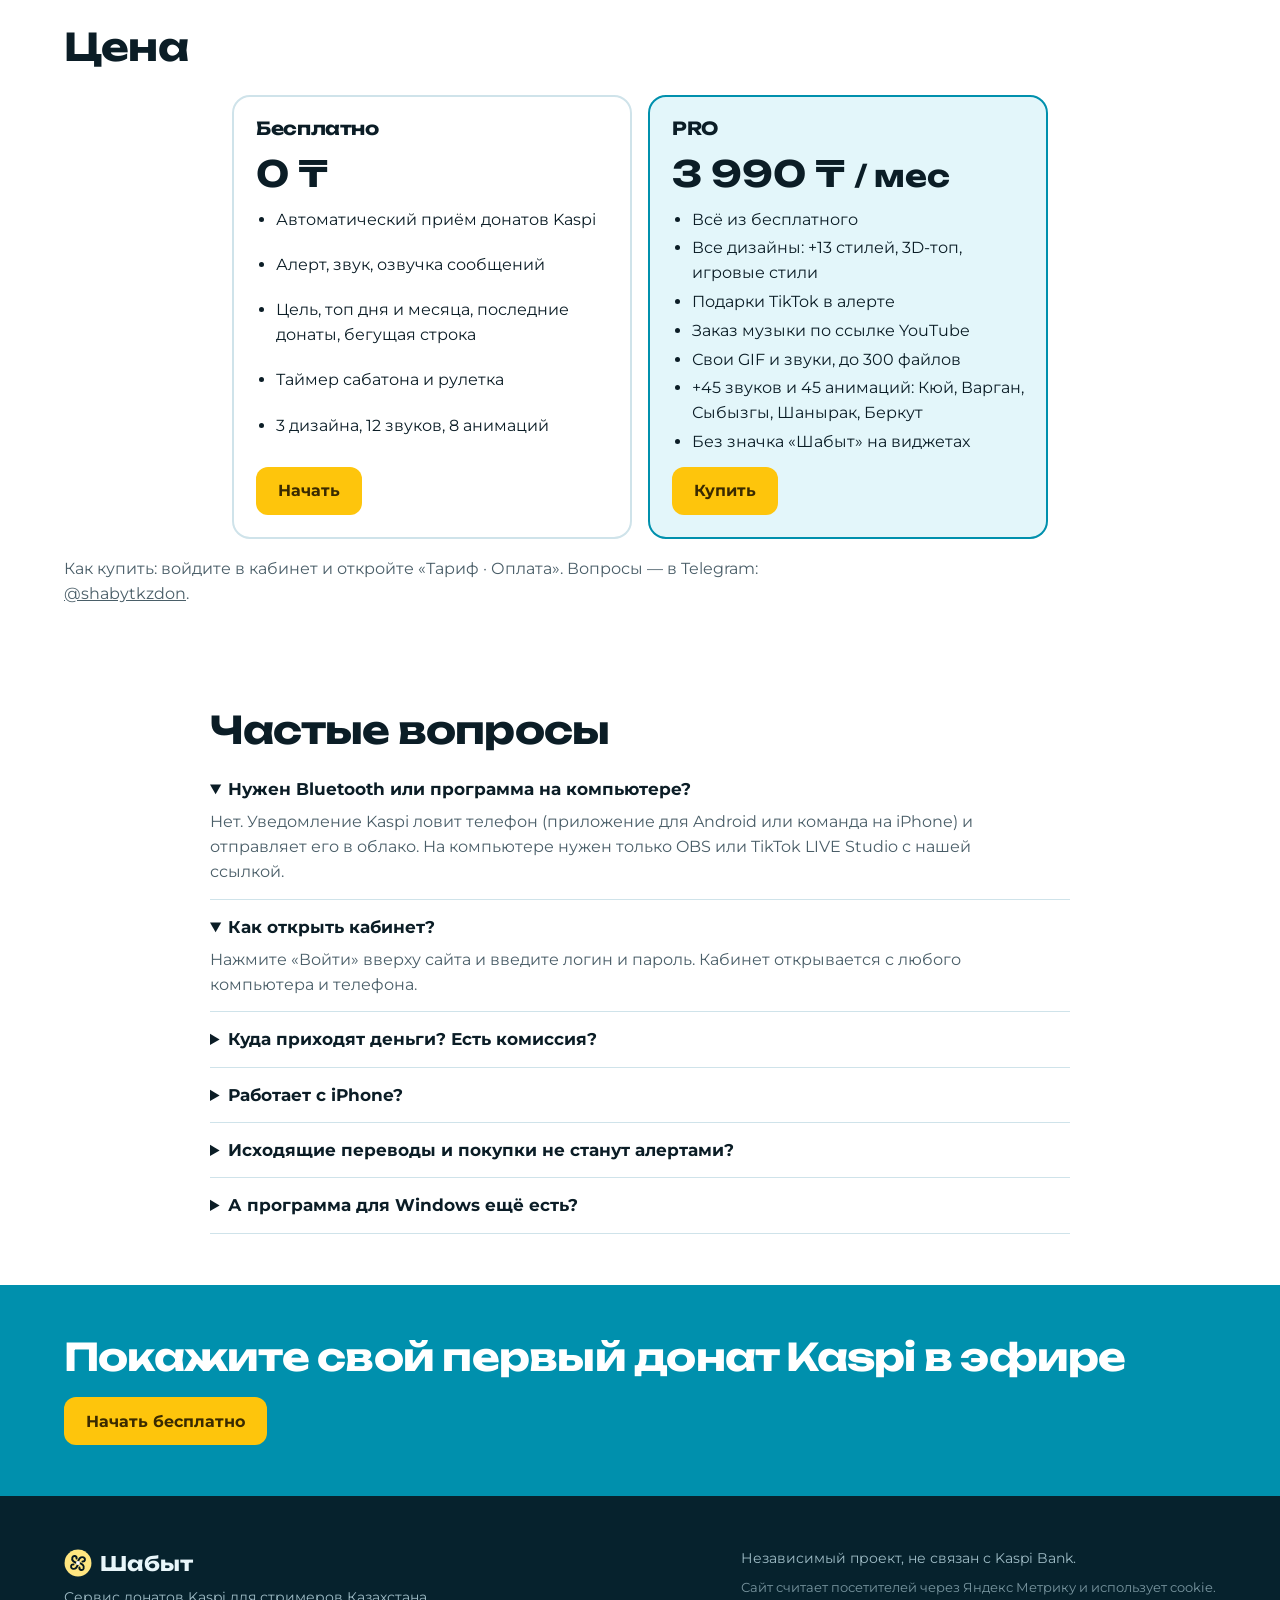
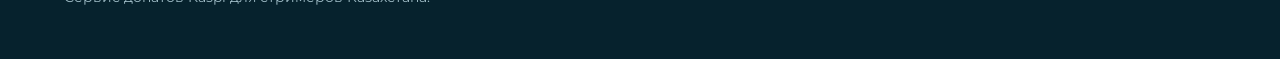
==== commit 7a3ff6e3: "Home: new features block and 28 designs gallery" ====
--- a/index.html
+++ b/index.html
@@ -100,6 +100,33 @@
 .vbox video{display:block;width:100%;aspect-ratio:9/16;background:#061820}
 @media(max-width:600px){.vids{grid-template-columns:minmax(0,1fr);max-width:420px}}
 .dark .sec-h p{color:#9fbcc6}
+.fstats{display:grid;grid-template-columns:repeat(4,minmax(0,1fr));gap:12px;margin-bottom:20px}
+.fstat{border-radius:16px;padding:16px 18px;background:var(--skyf);border:1px solid var(--line)}
+.fstat b{display:block;font:700 clamp(20px,2.3vw,28px)/1.15 Unbounded,sans-serif;color:var(--sky);margin-bottom:4px}
+.fstat span{color:var(--mute);font-size:14px}
+.fgrid{display:grid;grid-template-columns:repeat(3,minmax(0,1fr));gap:16px}
+.fcard{position:relative;overflow:hidden;border-radius:20px;padding:22px;background:var(--panel);border:1px solid var(--line);display:flex;flex-direction:column;gap:10px;transition:transform .2s,box-shadow .2s}
+.fcard:hover{transform:translateY(-4px);box-shadow:0 18px 40px rgba(0,60,80,.16)}
+.fcard::after{content:'';position:absolute;right:-50px;top:-50px;width:150px;height:150px;border-radius:50%;background:var(--g);opacity:.16;pointer-events:none}
+.fic{width:56px;height:56px;border-radius:16px;display:grid;place-items:center;background:var(--g);font-size:28px;line-height:1;box-shadow:0 10px 22px rgba(0,0,0,.14)}
+.fcard h3{font-size:18px}
+.fcard p{color:var(--mute);font-size:15px}
+.fcard>.tag{position:absolute;right:16px;top:18px;z-index:1}
+.dgrp{margin-top:26px}.dgrp:first-child{margin-top:0}
+.dgrp h3{font:700 14px Montserrat,sans-serif;letter-spacing:.08em;text-transform:uppercase;color:#9fbcc6;margin-bottom:12px}
+.dtiles{display:grid;grid-template-columns:repeat(auto-fill,minmax(160px,1fr));gap:12px}
+.dt{border-radius:16px;overflow:hidden;background:#0c3240;border:1px solid #1d4352;transition:transform .2s,box-shadow .2s}
+.dt:hover{transform:translateY(-3px);box-shadow:0 14px 30px rgba(0,0,0,.35)}
+.dt .sw{height:100px;background:var(--b);display:flex;flex-direction:column;justify-content:center;align-items:center;gap:2px}
+.dt .sw b{font:700 13px Montserrat,sans-serif;color:var(--c,#fff)}
+.dt .sw strong{font:700 21px Unbounded,sans-serif;color:var(--a,#fec50c);text-shadow:0 2px 0 rgba(0,0,0,.35)}
+.dt .sw.t3{background:radial-gradient(circle at 50% 120%,#1d4352,#06141b)}
+.dt .sw.t3 strong{font-size:36px;background:var(--b3);-webkit-background-clip:text;background-clip:text;color:transparent;text-shadow:none;filter:drop-shadow(0 4px 0 rgba(0,0,0,.5))}
+.dt .sw.gm{flex-direction:row;gap:10px}.dt .sw.gm i{font-style:normal;font-size:30px}
+.dt .nm{display:flex;justify-content:space-between;align-items:center;gap:8px;padding:10px 12px;font-weight:600;font-size:14px;color:#e8f6fa}
+.dcta{margin-top:26px;display:flex;gap:14px;align-items:center;flex-wrap:wrap}.dcta span{color:#9fbcc6;font-size:14px}
+@media(max-width:900px){.fgrid{grid-template-columns:repeat(2,minmax(0,1fr))}.fstats{grid-template-columns:repeat(2,minmax(0,1fr))}}
+@media(max-width:600px){.fgrid{grid-template-columns:minmax(0,1fr)}.dtiles{grid-template-columns:repeat(2,minmax(0,1fr))}}
 .chips{display:flex;flex-wrap:wrap;gap:10px}
 .chip{display:flex;align-items:center;gap:10px;padding:10px 14px;border-radius:12px;background:#0c3240;font-weight:600}
 .chip i{width:28px;height:28px;border-radius:8px;flex:none}
@@ -203,7 +230,8 @@
 <section class="band" id="features">
   <div class="wrap">
     <div class="sec-h"><h2 data-t="fH">Стримге керектің бәрі бір кабинетте</h2><p data-t="fP">Бұлтта жұмыс істейді: бір минутта тіркеліп, виджеттерді сілтемемен қосасыз. Ақша тікелей сіздің Kaspi-іңізге түседі, Шабыт оған тимейді.</p></div>
-    <div class="grid3" id="featGrid"></div>
+    <div class="fstats" id="featStats"></div>
+    <div class="fgrid" id="featGrid"></div>
   </div>
 </section>
 
@@ -220,8 +248,9 @@
 
 <section class="band dark" id="designs">
   <div class="wrap">
-    <div class="sec-h"><h2 data-t="dH">16 виджет дизайны</h2><p data-t="dP">Топ донатерлер, мақсат жолағы, соңғы донаттар және алерт бір стильде. Дизайнды кабинеттен бір батырмамен ауыстырасыз.</p></div>
-    <div class="chips" id="designList"></div>
+    <div class="sec-h"><h2 data-t="dH">28 виджет дизайны</h2><p data-t="dP">16 виджет стилі және 12 стильдегі 3D-топ: алерт, мақсат, топ пен соңғы донаттар бір стильде. 3 стиль тегін, қалғаны PRO-да. Дизайн кабинетте бір батырмамен ауысады.</p></div>
+    <div id="designList"></div>
+    <div class="dcta"><a class="btn" href="/account/" data-t="dCta">Кабинетте бәрін тегін көру</a><span data-t="dCtaN">Тіркеліп, кез келген дизайнды стримге қоспай-ақ көресіз.</span></div>
   </div>
 </section>
 
@@ -272,7 +301,7 @@
 hH:'Запуск за три шага',s1h:'Зарегистрируйтесь',s1p:'Придумайте логин и пароль — кабинет откроется сразу. Ни карта, ни документы не нужны.',
 s2h:'Подключите телефон с Kaspi',s2p:'Android: установите приложение Шабыт и разрешите чтение уведомлений. iPhone (iOS 27): отсканируйте QR из кабинета — команда настроится сама. Ни Bluetooth, ни программ на компьютере.',
 s3h:'Добавьте в OBS или TikTok LIVE Studio',s3p:'Скопируйте ссылку виджета из кабинета и добавьте как Browser Source. Нажмите «Тест алерт» — готово.',
-dH:'16 дизайнов виджетов',dP:'Топ донатеров, шкала цели, последние донаты и алерт в одном стиле. Дизайн меняется в кабинете одной кнопкой.',
+dH:'28 дизайнов виджетов',dP:'16 стилей виджетов и 3D-топ в 12 стилях: алерт, цель, топ и последние донаты в одном стиле. 3 стиля бесплатно, остальные в PRO. Дизайн меняется в кабинете одной кнопкой.',dCta:'Посмотреть все в кабинете бесплатно',dCtaN:'Зарегистрируйтесь и смотрите любой дизайн до подключения к стриму.',
 pH:'Цена',free:'Бесплатно',freeL:'<li>Автоматический приём донатов Kaspi</li><li>Алерт, звук, озвучка сообщений</li><li>Цель, топ дня и месяца, последние донаты, бегущая строка</li><li>Таймер сабатона и рулетка</li><li>3 дизайна, 12 звуков, 8 анимаций</li>',dlShort:'Начать',
 mo:'/ мес',mo2:'/ мес',stdL:'<li>Всё из бесплатного</li><li>+6 дизайнов: Степь, Стекло, Ретро, Тактический шутер, Королевская битва, Пиксельная аркада</li><li>Свои GIF и звуки, до 300 файлов</li><li>+20 звуков и 20 анимаций</li>',proL:'<li>Всё из бесплатного</li><li>Все дизайны: +13 стилей, 3D-топ, игровые стили</li><li>Подарки TikTok в алерте</li><li>Заказ музыки по ссылке YouTube</li><li>Свои GIF и звуки, до 300 файлов</li><li>+45 звуков и 45 анимаций: Кюй, Варган, Сыбызгы, Шанырак, Беркут</li><li>Без значка «Шабыт» на виджетах</li>',buy:'Купить',buy2:'Купить',buyNote:'Как купить: войдите в кабинет и откройте «Тариф · Оплата». Вопросы — в Telegram: <a href="https://t.me/shabytkzdon" target="_blank" rel="noopener">@shabytkzdon</a>.',navP:'Цена',navLogin:'Войти',lgH:'Вход в кабинет',lgSub:'Регистрация не нужна: кабинет Шабыта находится в программе на вашем компьютере.',lgPcH:'На компьютере',lgPc:'Если Шабыт запущен, кабинет откроется сразу.',lgOpen:'Открыть кабинет',lgNo:'Нет программы? <a href="https://github.com/timabektimabekk-beep/shabyt-site/releases/latest/download/Shabyt-Windows.zip">Скачайте бесплатно</a> (Windows 10/11).',lgPhH:'На телефоне',lgPh1:'В кабинете на компьютере откройте страницу «Платёжный мост».',lgPh2:'В блоке «Управление с телефона» нажмите «Включить».',lgPh3:'Отсканируйте QR-код телефоном и введите PIN-код.',lgPhN:'Телефон и компьютер должны быть в одной сети Wi-Fi. Функция есть начиная с версии Шабыт 1.3.',navC:'Кабинет ↗',q6:'Как открыть кабинет?',a6:'Нажмите «Войти» вверху сайта и введите логин и пароль. Кабинет открывается с любого компьютера и телефона.',
 qH:'Частые вопросы',q1:'Нужен Bluetooth или программа на компьютере?',a1:'Нет. Уведомление Kaspi ловит телефон (приложение для Android или команда на iPhone) и отправляет его в облако. На компьютере нужен только OBS или TikTok LIVE Studio с нашей ссылкой.',
@@ -282,16 +311,21 @@
 q5:'А программа для Windows ещё есть?',a5:'Да, для тех, кому так удобнее: <a href="https://github.com/timabektimabekk-beep/shabyt-site/releases/latest/download/Shabyt-Windows.zip">скачать для Windows</a> (через «Связь с телефоном»). Но она не обязательна — облачный режим работает без неё.',
 ctaH:'Покажите свой первый донат Kaspi в эфире',dl2:'Начать бесплатно',footP:'Сервис донатов Kaspi для стримеров Казахстана.',footNote:'Независимый проект, не связан с Kaspi Bank.',cookieNote:'Сайт считает посетителей через Яндекс Метрику и использует cookie.'};
 const KK={};document.querySelectorAll('[data-t]').forEach(e=>KK[e.dataset.t]=e.innerHTML);
-const FEATS={kk:[['Kaspi автоматты','Kaspi хабарламасын телефон өзі ұстайды — Bluetooth-сыз, компьютерге бағдарламасыз. Сома, есім және түсініктеме бірден алертке шығады.'],['Алерт және дауыс','Анимация, дыбыс және хабарламаны қазақша не орысша дауыспен оқу.'],['Мақсат және топтар','Мақсат жолағы, бүгінгі және айдың топтары, соңғы донаттар, жүгіртпе жол. Атауларын өзіңіз жазасыз.'],['Сабатон таймері','Әр 100 ₸ таймерге уақыт қосады. Кідіртуге, ұзартуға болады.'],['Рулетка','Белгілі сомадан донат келсе, дөңгелек айналып, тапсырма таңдайды.'],['Модерация','Жаман сөздер жабылады, сілтемелер жасырылады, донатерді бұғаттауға болады.']],
-ru:[['Kaspi автоматически','Телефон сам ловит уведомление Kaspi — без Bluetooth и программ на ПК. Сумма, имя и комментарий сразу выходят в алерт.'],['Алерт и озвучка','Анимация, звук и озвучка сообщений на казахском или русском.'],['Цель и топы','Шкала цели, топ дня и топ месяца, последние донаты, бегущая строка. Названия задаёте сами.'],['Таймер сабатона','Каждые 100 ₸ добавляют время. Можно ставить на паузу и продлевать.'],['Рулетка','При донате от заданной суммы крутится колесо и выбирает задание.'],['Модерация','Плохие слова закрываются, ссылки скрываются, донатера можно заблокировать.']]};
-const IC=['<circle cx="22" cy="22" r="16" fill="#fec50c"/><path d="M15 23l5 5 9-11" stroke="#3a2a00" stroke-width="4" fill="none" stroke-linecap="round"/>','<rect x="16" y="6" width="12" height="22" rx="6" fill="#0090ad"/><path d="M10 22a12 12 0 0 0 24 0M22 34v6" stroke="#0090ad" stroke-width="3" fill="none"/>','<rect x="4" y="16" width="36" height="12" rx="6" fill="#cfe3ea"/><rect x="4" y="16" width="24" height="12" rx="6" fill="#fec50c"/>','<circle cx="22" cy="24" r="15" fill="none" stroke="#0090ad" stroke-width="3"/><path d="M22 24V14M22 24l7 5M18 5h8" stroke="#fec50c" stroke-width="3" stroke-linecap="round"/>','<circle cx="22" cy="22" r="17" fill="#0090ad"/><path d="M22 22V5A17 17 0 0 1 39 22Z" fill="#fec50c"/><path d="M22 22L7 30A17 17 0 0 1 9 11Z" fill="#ff5c8a"/>','<path d="M22 4l15 6v10c0 9-6 16-15 19C13 36 7 29 7 20V10z" fill="#0090ad"/><path d="M15 21l5 5 9-10" stroke="#fff" stroke-width="3.4" fill="none" stroke-linecap="round"/>'];
-const DS=[['Классика','Классика','free','#06222d'],['Минимал','Минимал','free','linear-gradient(135deg,#fff,#9fbcc6)'],['Қара-алтын','Чёрно-золотой','free','linear-gradient(135deg,#0b0b0b 50%,#fec50c 50%)'],['Неон','Неон','pro','linear-gradient(135deg,#22e3ff,#ff3df0)'],['Металл','Металл','pro','linear-gradient(135deg,#ffe68a,#a7b0b8,#a8652d)'],['Брутализм','Брутализм','pro','linear-gradient(135deg,#fffbe6 50%,#3dff8a 50%)'],['Дала','Степь','std','linear-gradient(135deg,#0b6f8a,#fec50c)'],['Кибер','Кибер','pro','repeating-linear-gradient(135deg,#f8e71c 0 6px,#0a0a0a 6px 10px)'],['Шыны','Стекло','std','linear-gradient(135deg,rgba(255,255,255,.5),rgba(255,255,255,.1))'],['Ретро','Ретро','std','linear-gradient(#ffd23d,#ff3d9a,#2b0b3f)'],['Тактикалық шутер','Тактический шутер','std','linear-gradient(135deg,#1f262b 55%,#ff9a1f 55%)'],['Батл-рояль','Королевская битва','std','repeating-linear-gradient(-45deg,#f2c94c 0 6px,#4a4f2a 6px 12px)'],['Пиксель аркада','Пиксельная аркада','std','linear-gradient(#07070f 60%,#3dff8a 60%)'],['Фэнтези','Фэнтези','pro','radial-gradient(#d4a64a 30%,#3b1d5c 32%)'],['Хоррор','Хоррор','pro','linear-gradient(#000 40%,#a30000)'],['Жарыс','Гонки','pro','repeating-conic-gradient(#fff 0 25%,#111 0 50%) 0 0/8px 8px']];
+const FEATS={kk:[['⚡','Kaspi автоматты','Kaspi хабарламасын телефон өзі ұстайды: Android не iPhone, Bluetooth-сыз, компьютерге бағдарламасыз. Алерт бір секундта шығады.','free','linear-gradient(135deg,#ffe680,#fec50c)'],['🔊','Дауысы бар алерттер','Анимация, дыбыс, қазақша не орысша дауыспен оқу. Сома деңгейлері: үлкен донатқа өз дыбысы мен анимациясы.','','linear-gradient(135deg,#9be7ff,#22c3dd)'],['🎁','TikTok сыйлықтары','TikTok LIVE-тағы Rose, Galaxy т.б. сыйлықтар сол алертте суретімен және жіберушінің атымен шығады.','pro','linear-gradient(135deg,#ffc2e0,#ff5fa8)'],['🎵','Музыкаға тапсырыс','Көрермен донатпен YouTube сілтемесін жібереді: ән кезекке тұрып, стримде ойнайды.','pro','linear-gradient(135deg,#d8c4ff,#8b5cf6)'],['🏆','Топ донатерлер','Бүгінгі, айдың және барлық уақыттың топы. Қарапайым топ тегін, 12 стильдегі әдемі 3D-топ PRO-да.','','linear-gradient(135deg,#fff1b8,#ff9a1f)'],['🎯','Мақсат, таймер, рулетка','Мақсат жолағы, сабатон таймері, тапсырма рулеткасы, жүгіртпе жол және соңғы донаттар.','','linear-gradient(135deg,#bff5d0,#22c55e)'],['🔗','Донат беті','Өз сілтемеңіз shabytkzdon.com/ник: QR, Kaspi нөмірі және әлеуметтік желілер. Профиль мен стрим сипаттамасына қоясыз.','','linear-gradient(135deg,#cfe3ea,#0090ad)'],['💳','Kaspi нөмірі экранда','Kaspi нөмірі, Telegram, Instagram, YouTube және музыка тапсырысы жазылған карточкалар экранда кезекпен шығады.','','linear-gradient(135deg,#ffe0b8,#ff7a45)'],['🛡️','Модерация','Жаман сөздер жабылады, сілтемелер жасырылады, донатерді бұғаттауға болады.','','linear-gradient(135deg,#dbeafe,#3b82f6)']],
+ru:[['⚡','Kaspi автоматически','Телефон сам ловит уведомление Kaspi: Android или iPhone, без Bluetooth и программ на компьютере. Алерт выходит через секунду.','free','linear-gradient(135deg,#ffe680,#fec50c)'],['🔊','Алерты с озвучкой','Анимация, звук и озвучка на казахском или русском. Уровни суммы: на крупный донат свой звук и анимация.','','linear-gradient(135deg,#9be7ff,#22c3dd)'],['🎁','Подарки TikTok','Розы, Галактики и другие подарки из TikTok LIVE выходят в том же алерте, с картинкой и именем отправителя.','pro','linear-gradient(135deg,#ffc2e0,#ff5fa8)'],['🎵','Заказ музыки','Зритель присылает в донате ссылку YouTube: песня встаёт в очередь и играет на стриме.','pro','linear-gradient(135deg,#d8c4ff,#8b5cf6)'],['🏆','Топы донатеров','Топ дня, месяца и за всё время. Простой топ бесплатно, красивый 3D-топ в 12 стилях в PRO.','','linear-gradient(135deg,#fff1b8,#ff9a1f)'],['🎯','Цель, таймер, рулетка','Шкала цели, таймер сабатона, рулетка заданий, бегущая строка и последние донаты.','','linear-gradient(135deg,#bff5d0,#22c55e)'],['🔗','Страница доната','Своя ссылка shabytkzdon.com/ник с QR, номером Kaspi и соцсетями: для профиля и описания стрима.','','linear-gradient(135deg,#cfe3ea,#0090ad)'],['💳','Номер Kaspi на экране','Карточки с номером Kaspi, Telegram, Instagram, YouTube и текстом заказа музыки по очереди выходят на экран.','','linear-gradient(135deg,#ffe0b8,#ff7a45)'],['🛡️','Модерация','Плохие слова закрываются, ссылки скрываются, донатера можно заблокировать.','','linear-gradient(135deg,#dbeafe,#3b82f6)']]};
+const STATS={kk:[['0%','комиссия: ақша бірден сіздің Kaspi-іңізге'],['~1 сек','аударымнан эфирдегі алертке дейін'],['Android + iPhone','компьютерсіз және Bluetooth-сыз'],['OBS + TikTok','OBS және TikTok LIVE Studio']],ru:[['0%','комиссии: деньги сразу на ваш Kaspi'],['~1 сек','от перевода до алерта в эфире'],['Android + iPhone','без компьютера и Bluetooth'],['OBS + TikTok','OBS и TikTok LIVE Studio']]};
+const DS=[['Классика','Классика','free','#06222d','#fec50c','#fff'],['Минимал','Минимал','free','linear-gradient(135deg,#fff,#dfe9ee)','#0090ad','#0b1d26'],['Қара-алтын','Чёрно-золотой','free','linear-gradient(135deg,#0b0b0b 55%,#3a2e00)','#fec50c','#fff'],['Неон','Неон','pro','linear-gradient(135deg,#1a0b3d,#0b2a4d)','#22e3ff','#ff3df0'],['Металл','Металл','pro','linear-gradient(135deg,#e3e6e9,#8d969e)','#a8652d','#1b1f23'],['Брутализм','Брутализм','pro','#fffbe6','#00b84a','#111'],['Дала','Степь','pro','linear-gradient(135deg,#0b6f8a,#e9b949)','#fff3c4','#fff'],['Кибер','Кибер','pro','repeating-linear-gradient(135deg,#0a0a0a 0 14px,#161616 14px 28px)','#f8e71c','#f8e71c'],['Шыны','Стекло','pro','linear-gradient(135deg,#7fb8d6,#c9a7e8)','#fff','#fff'],['Ретро','Ретро','pro','linear-gradient(#ffd23d,#ff3d9a 55%,#2b0b3f)','#fff','#2b0b3f'],['Тактикалық шутер','Тактический шутер','pro','linear-gradient(135deg,#1f262b 60%,#3b2a12)','#ff9a1f','#e6e6e6'],['Батл-рояль','Королевская битва','pro','linear-gradient(135deg,#4a4f2a,#2d311a)','#f2c94c','#fff'],['Пиксель аркада','Пиксельная аркада','pro','#07070f','#3dff8a','#ff3df0'],['Фэнтези','Фэнтези','pro','radial-gradient(circle at 50% 30%,#5a2d82,#1d0f33)','#d4a64a','#f3e3c0'],['Хоррор','Хоррор','pro','linear-gradient(#000 40%,#4d0000)','#ff2a2a','#ddd'],['Жарыс','Гонки','pro','linear-gradient(135deg,#111 70%,#e10600 70%)','#ffd400','#fff']];
+const T3=[['Күлгін','Фиолетовый','linear-gradient(#f3e8ff,#a855f7 55%,#6d28d9)'],['Қызғылт','Розовый','linear-gradient(#ffe4f1,#ff5fa8 55%,#c2185b)'],['Алтын','Золотой','linear-gradient(#fff7d1,#fec50c 55%,#ff9d00)'],['Мұз','Лёд','linear-gradient(#ffffff,#9be7ff 55%,#3aa7d8)'],['Неон','Неон','linear-gradient(#e6fffb,#22e3ff 50%,#ff3df0)'],['От','Огонь','linear-gradient(#fff1b8,#ff9a1f 55%,#e5261f)']];
+const GM=[['🎯','Тактикалық шутер','Тактический шутер','#1f262b','#ff9a1f'],['🪂','Батл-рояль','Королевская битва','#3d4a2a','#f2c94c'],['🏆','Рейтинг','Рейтинг','#1b2340','#7dd3fc'],['💎','Кейс · скин','Кейс · скин','#2a1446','#c084fc'],['🧱','Блокты әлем','Блочный мир','#1e3a1e','#7bd33f'],['🧟','Зомби','Зомби','#13201a','#9ae66e']];
+const DG={kk:['Виджет стильдері','3D топ донатерлер','Ойын стильдері','Айгерім','ТОП'],ru:['Стили виджетов','3D-топ донатеров','Игровые стили топа','Айгерім','ТОП']};
 let lang='ru';try{const s=localStorage.getItem('shabyt-lang');if(s==='ru'||s==='kk')lang=s}catch(e){}
 const apply=l=>{lang=l;document.documentElement.lang=l;
   document.querySelectorAll('[data-t]').forEach(e=>{const k=e.dataset.t;e.innerHTML=l==='ru'?(RU[k]??KK[k]):KK[k]});
   document.querySelectorAll('[data-lang]').forEach(b=>b.setAttribute('aria-pressed',b.dataset.lang===l));
-  document.getElementById('featGrid').innerHTML=FEATS[l].map((f,i)=>`<div class="feat"><svg viewBox="0 0 44 44" aria-hidden="true">${IC[i]}</svg><h3>${f[0]}</h3><p>${f[1]}</p></div>`).join('');
-  document.getElementById('designList').innerHTML=DS.map(d=>`<span class="chip"><i style="background:${d[3]}"></i>${l==='ru'?d[1]:d[0]} <span class="tag ${d[2]}">${d[2]==='pro'?'PRO':d[2]==='std'?'СТАНДАРТ':'FREE'}</span></span>`).join('');
+  document.getElementById('featStats').innerHTML=STATS[l].map(s=>`<div class="fstat"><b>${s[0]}</b><span>${s[1]}</span></div>`).join('');
+  document.getElementById('featGrid').innerHTML=FEATS[l].map(f=>`<div class="fcard" style="--g:${f[4]}"><div class="fic" aria-hidden="true">${f[0]}</div>${f[3]?`<span class="tag ${f[3]}">${f[3]==='pro'?'PRO':'FREE'}</span>`:''}<h3>${f[1]}</h3><p>${f[2]}</p></div>`).join('');
+  {const tg=x=>`<span class="tag ${x}">${x==='pro'?'PRO':'FREE'}</span>`,g=DG[l];
+  document.getElementById('designList').innerHTML=`<div class="dgrp"><h3>${g[0]} · ${DS.length}</h3><div class="dtiles">${DS.map(d=>`<div class="dt"><div class="sw" style="--b:${d[3]};--a:${d[4]};--c:${d[5]}"><b>${g[3]}</b><strong>5 000 ₸</strong></div><div class="nm"><span>${l==='ru'?d[1]:d[0]}</span>${tg(d[2])}</div></div>`).join('')}</div></div><div class="dgrp"><h3>${g[1]} · ${T3.length}</h3><div class="dtiles">${T3.map(d=>`<div class="dt"><div class="sw t3" style="--b3:${d[2]}"><strong>${g[4]}</strong></div><div class="nm"><span>${l==='ru'?d[1]:d[0]}</span>${tg('pro')}</div></div>`).join('')}</div></div><div class="dgrp"><h3>${g[2]} · ${GM.length}</h3><div class="dtiles">${GM.map(d=>`<div class="dt"><div class="sw gm" style="--b:${d[3]};--a:${d[4]}"><i>${d[0]}</i><strong>${g[4]}</strong></div><div class="nm"><span>${l==='ru'?d[2]:d[1]}</span>${tg('pro')}</div></div>`).join('')}</div></div>`;}
   document.querySelectorAll('.dlbtn').forEach(a=>a.href='/account/');
   try{localStorage.setItem('shabyt-lang',l)}catch(e){}
 };
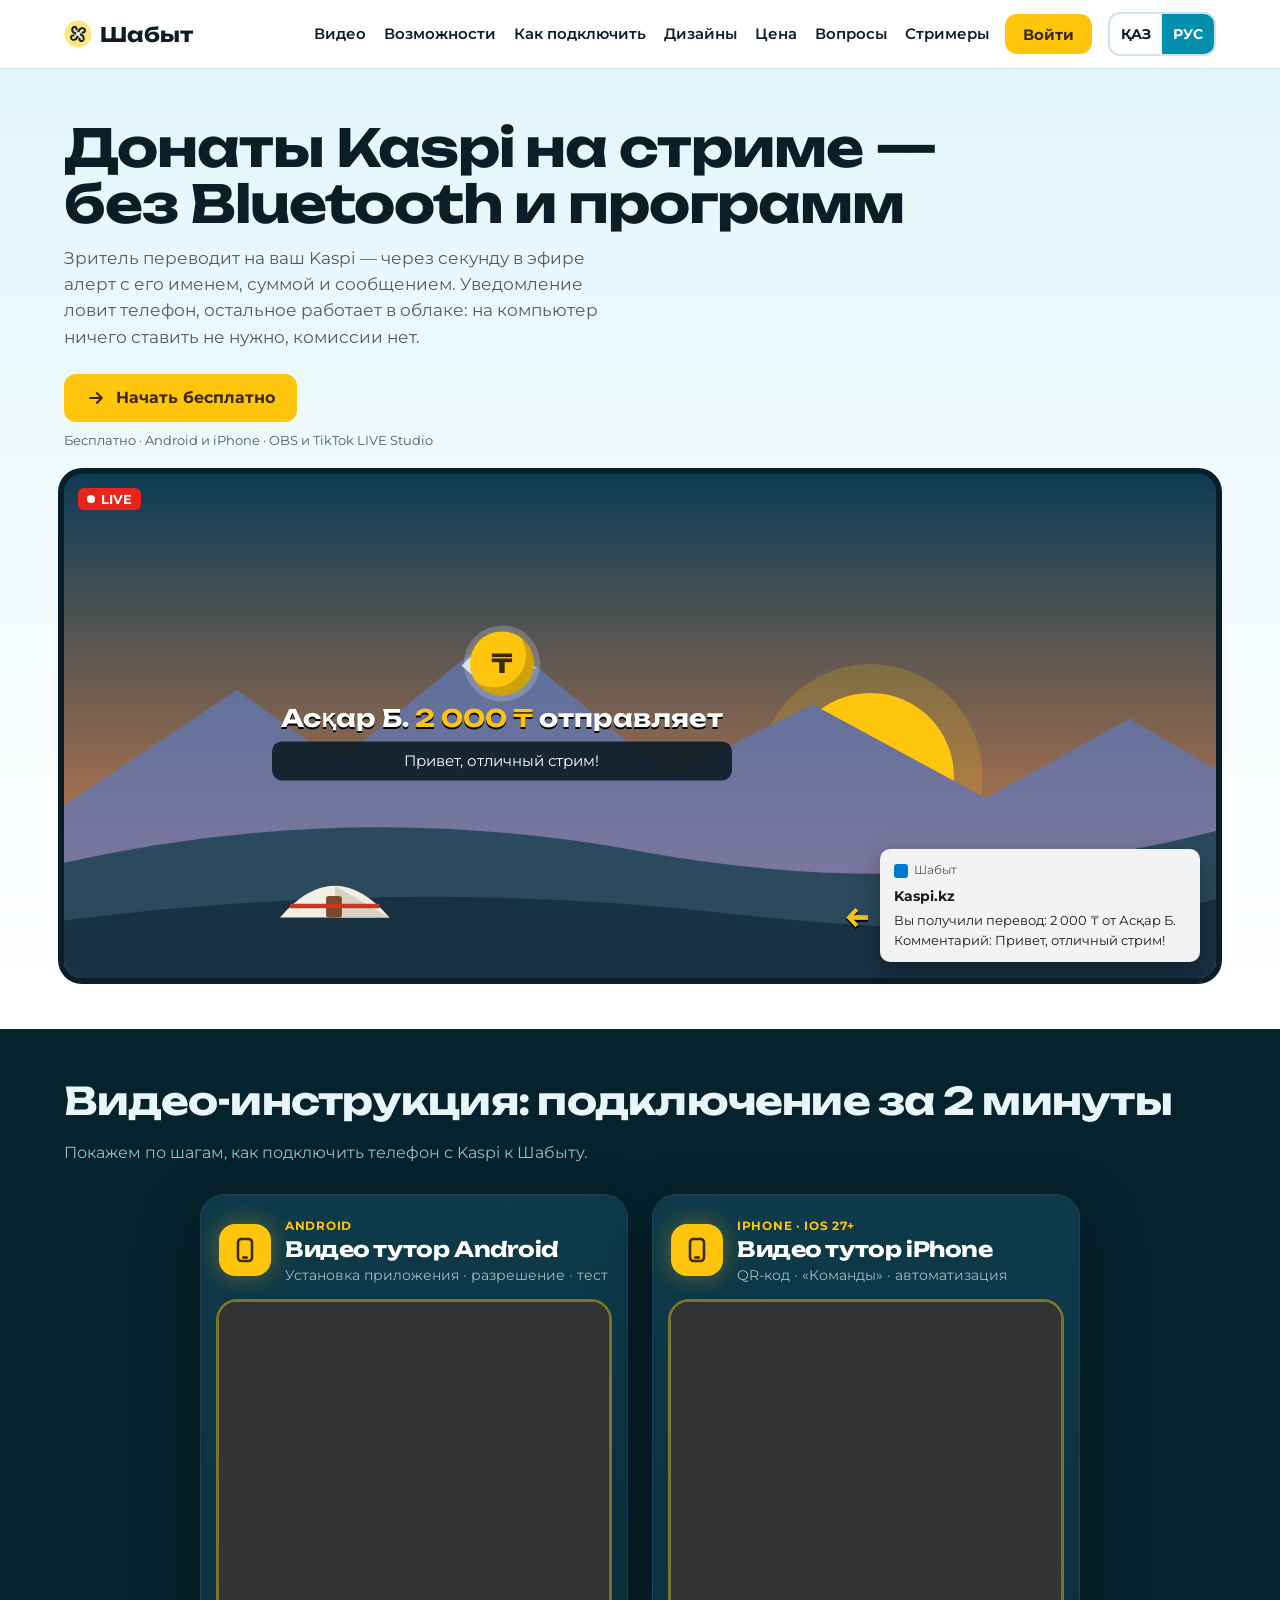
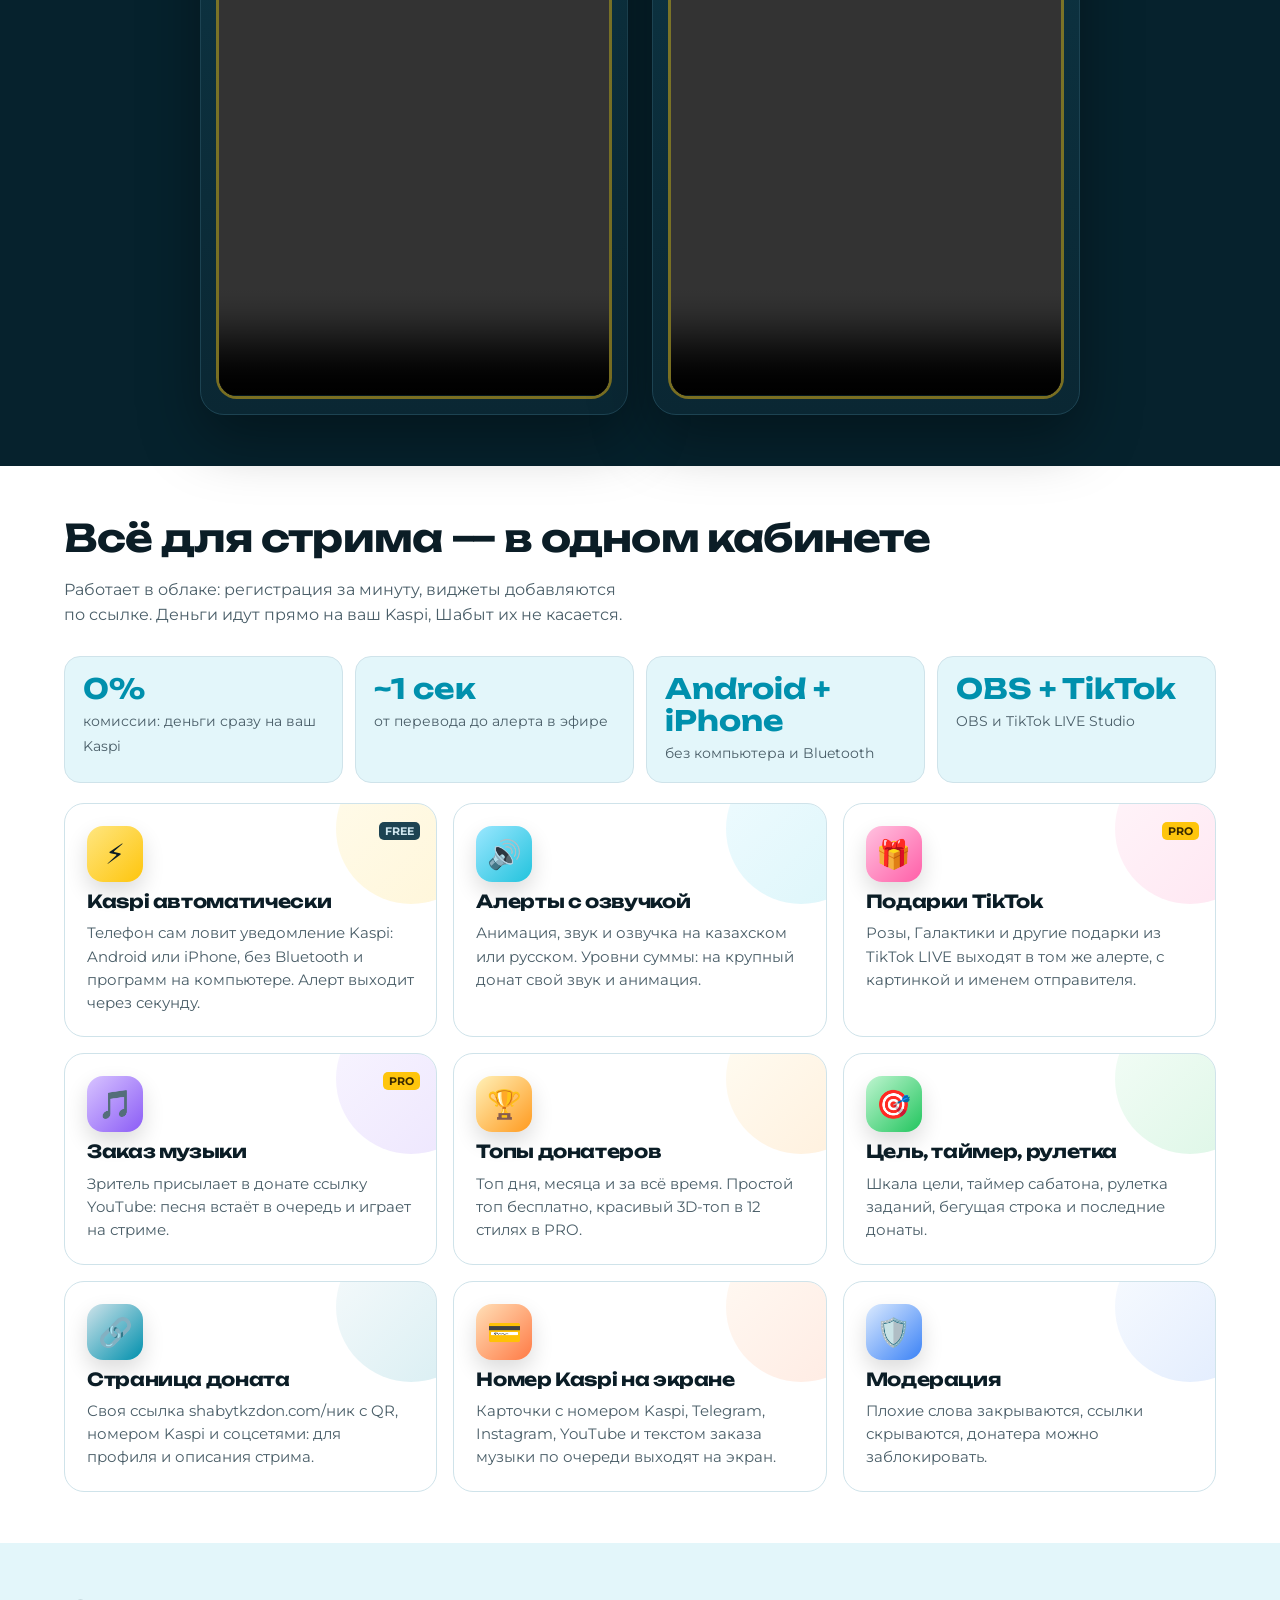
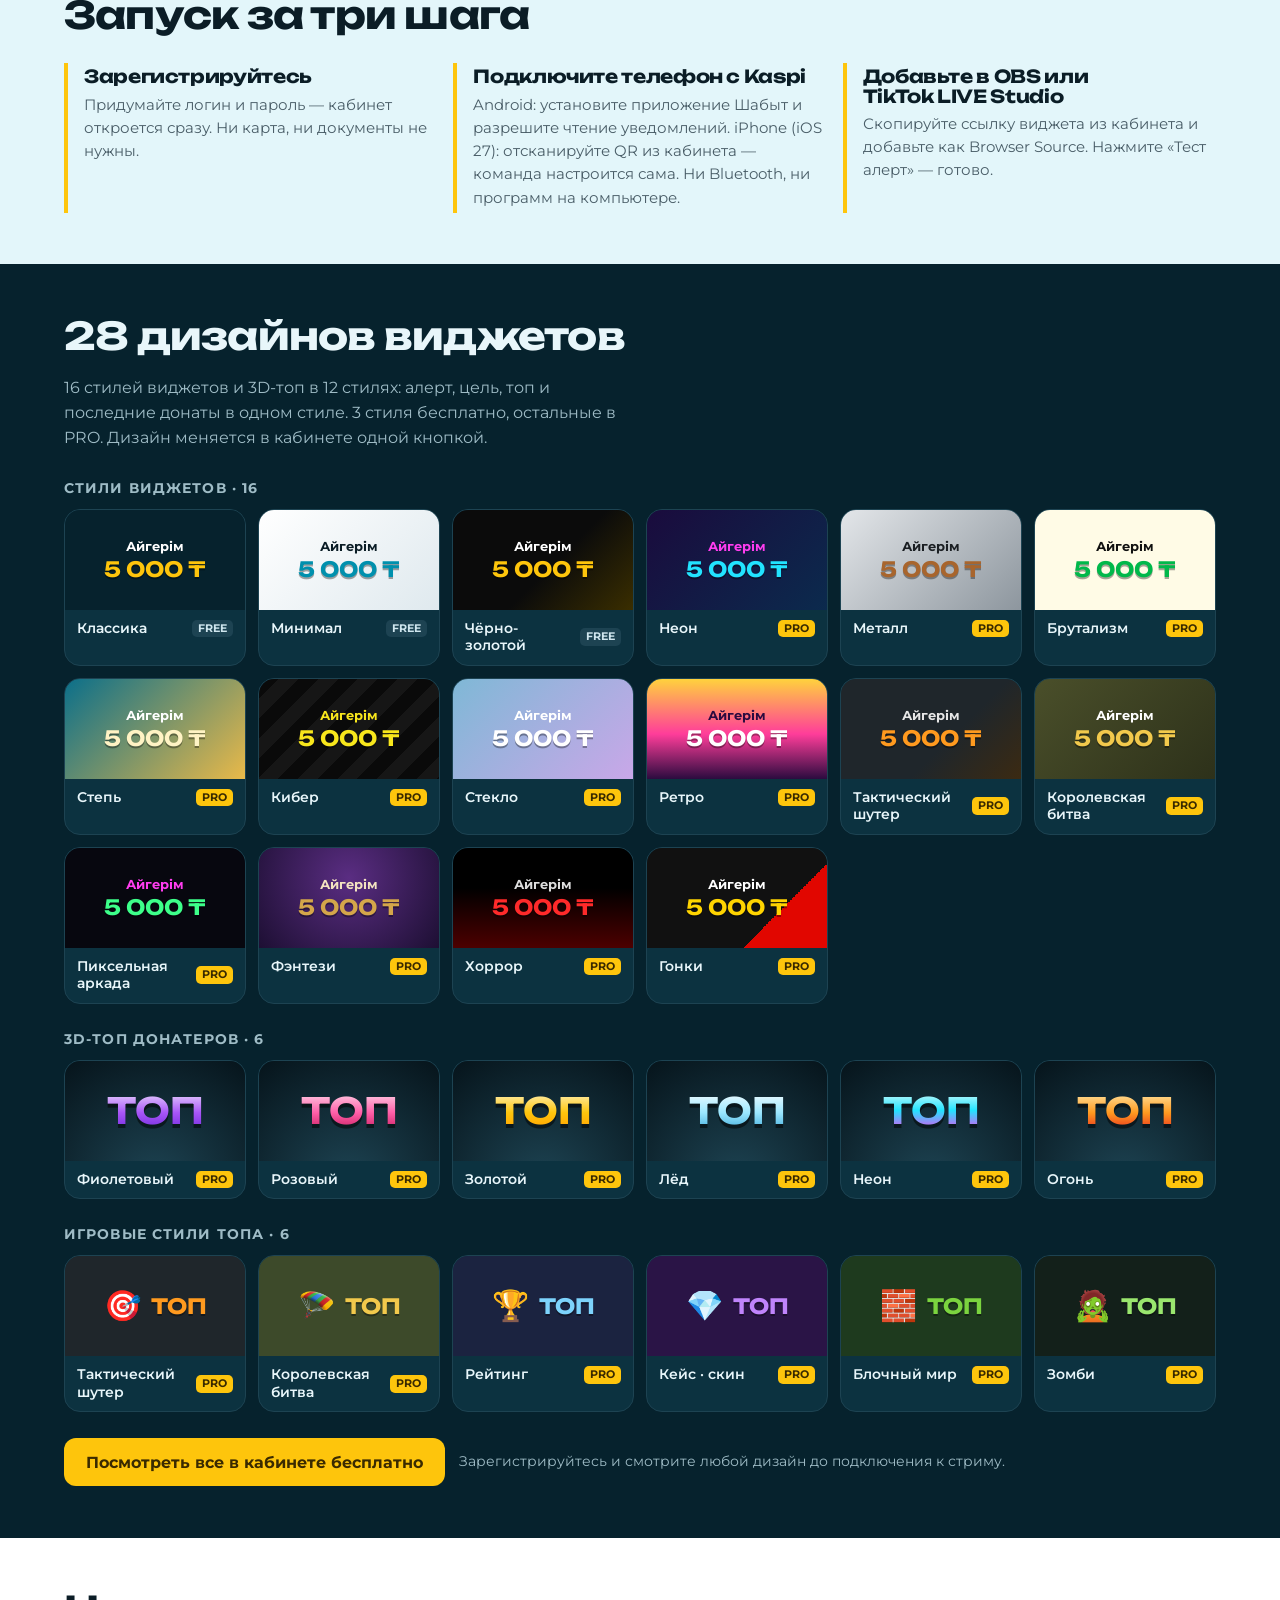
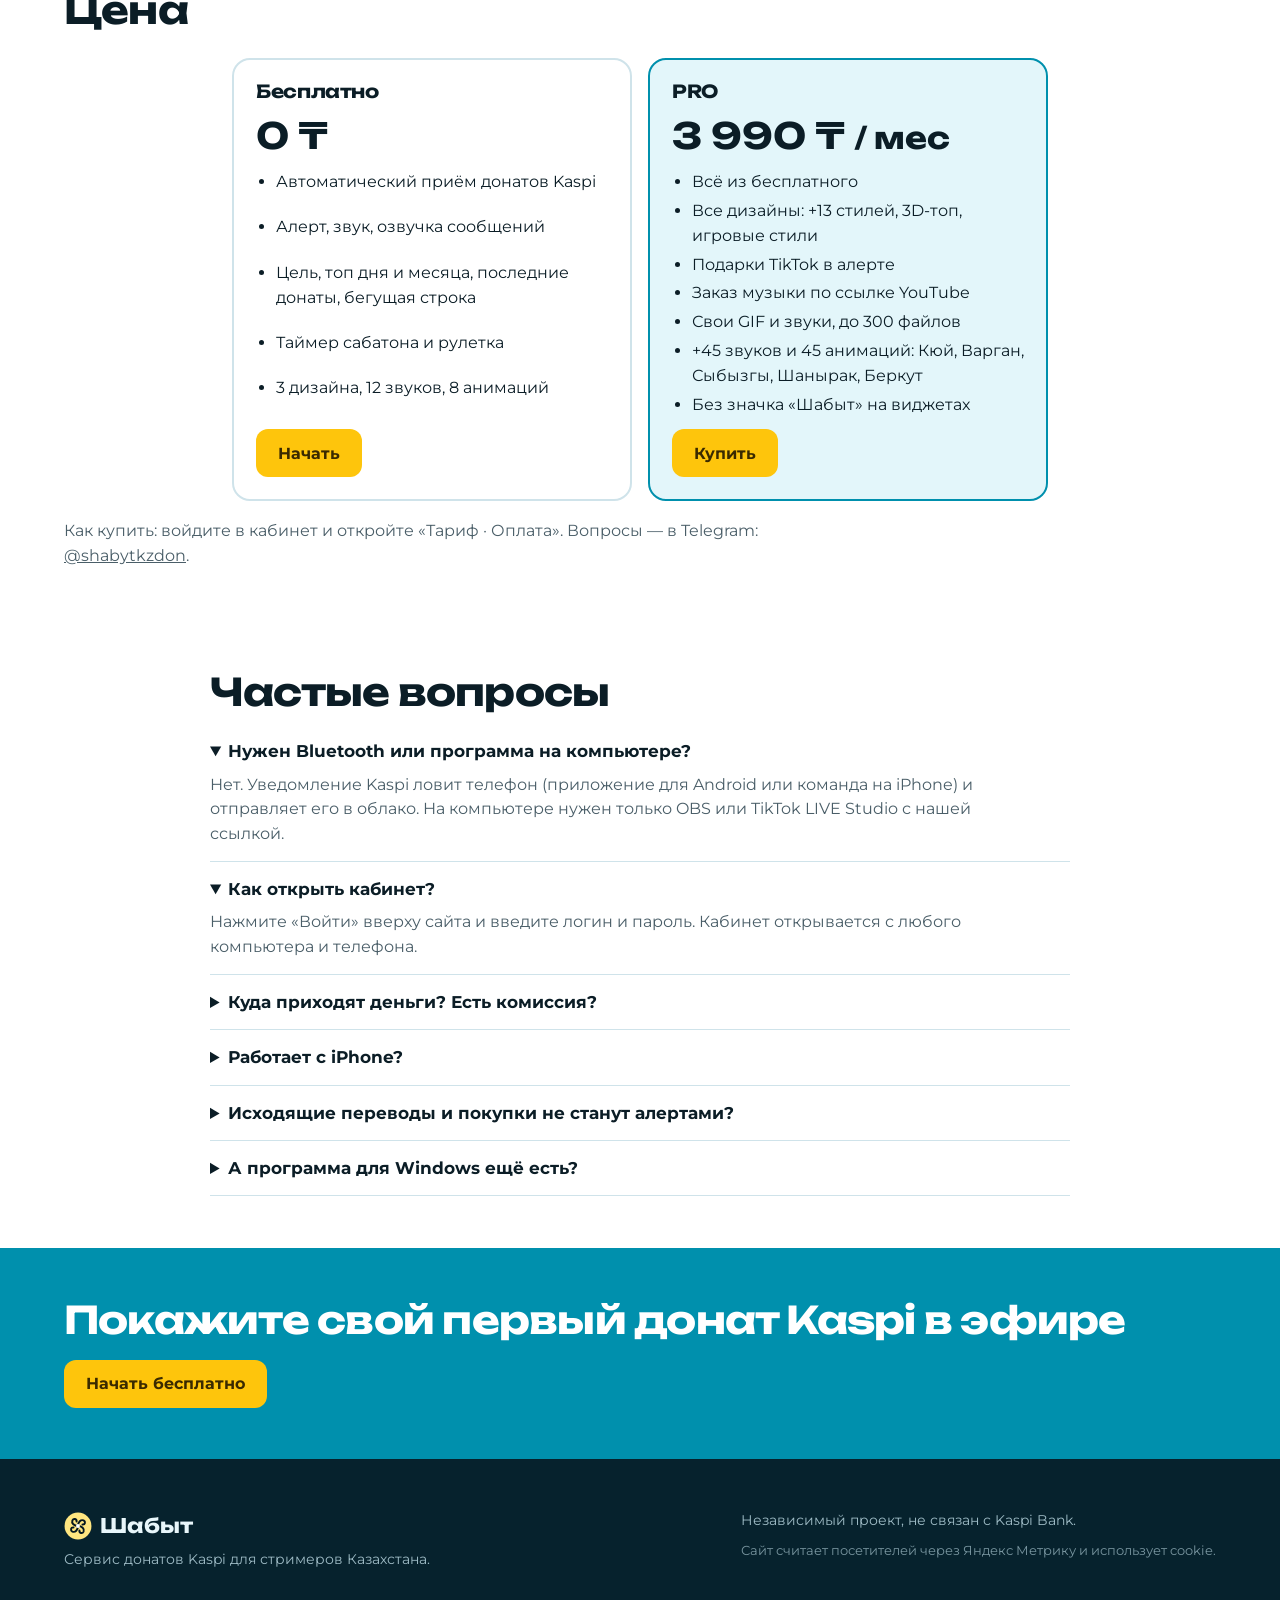
==== commit 93a3db17: "Home: keep PRO tags whole on design tiles" ====
--- a/index.html
+++ b/index.html
@@ -124,6 +124,7 @@
 .dt .sw.t3 strong{font-size:36px;background:var(--b3);-webkit-background-clip:text;background-clip:text;color:transparent;text-shadow:none;filter:drop-shadow(0 4px 0 rgba(0,0,0,.5))}
 .dt .sw.gm{flex-direction:row;gap:10px}.dt .sw.gm i{font-style:normal;font-size:30px}
 .dt .nm{display:flex;justify-content:space-between;align-items:center;gap:8px;padding:10px 12px;font-weight:600;font-size:14px;color:#e8f6fa}
+.dt .nm .tag{flex:none}.dt .nm span{min-width:0;line-height:1.25}
 .dcta{margin-top:26px;display:flex;gap:14px;align-items:center;flex-wrap:wrap}.dcta span{color:#9fbcc6;font-size:14px}
 @media(max-width:900px){.fgrid{grid-template-columns:repeat(2,minmax(0,1fr))}.fstats{grid-template-columns:repeat(2,minmax(0,1fr))}}
 @media(max-width:600px){.fgrid{grid-template-columns:minmax(0,1fr)}.dtiles{grid-template-columns:repeat(2,minmax(0,1fr))}}
